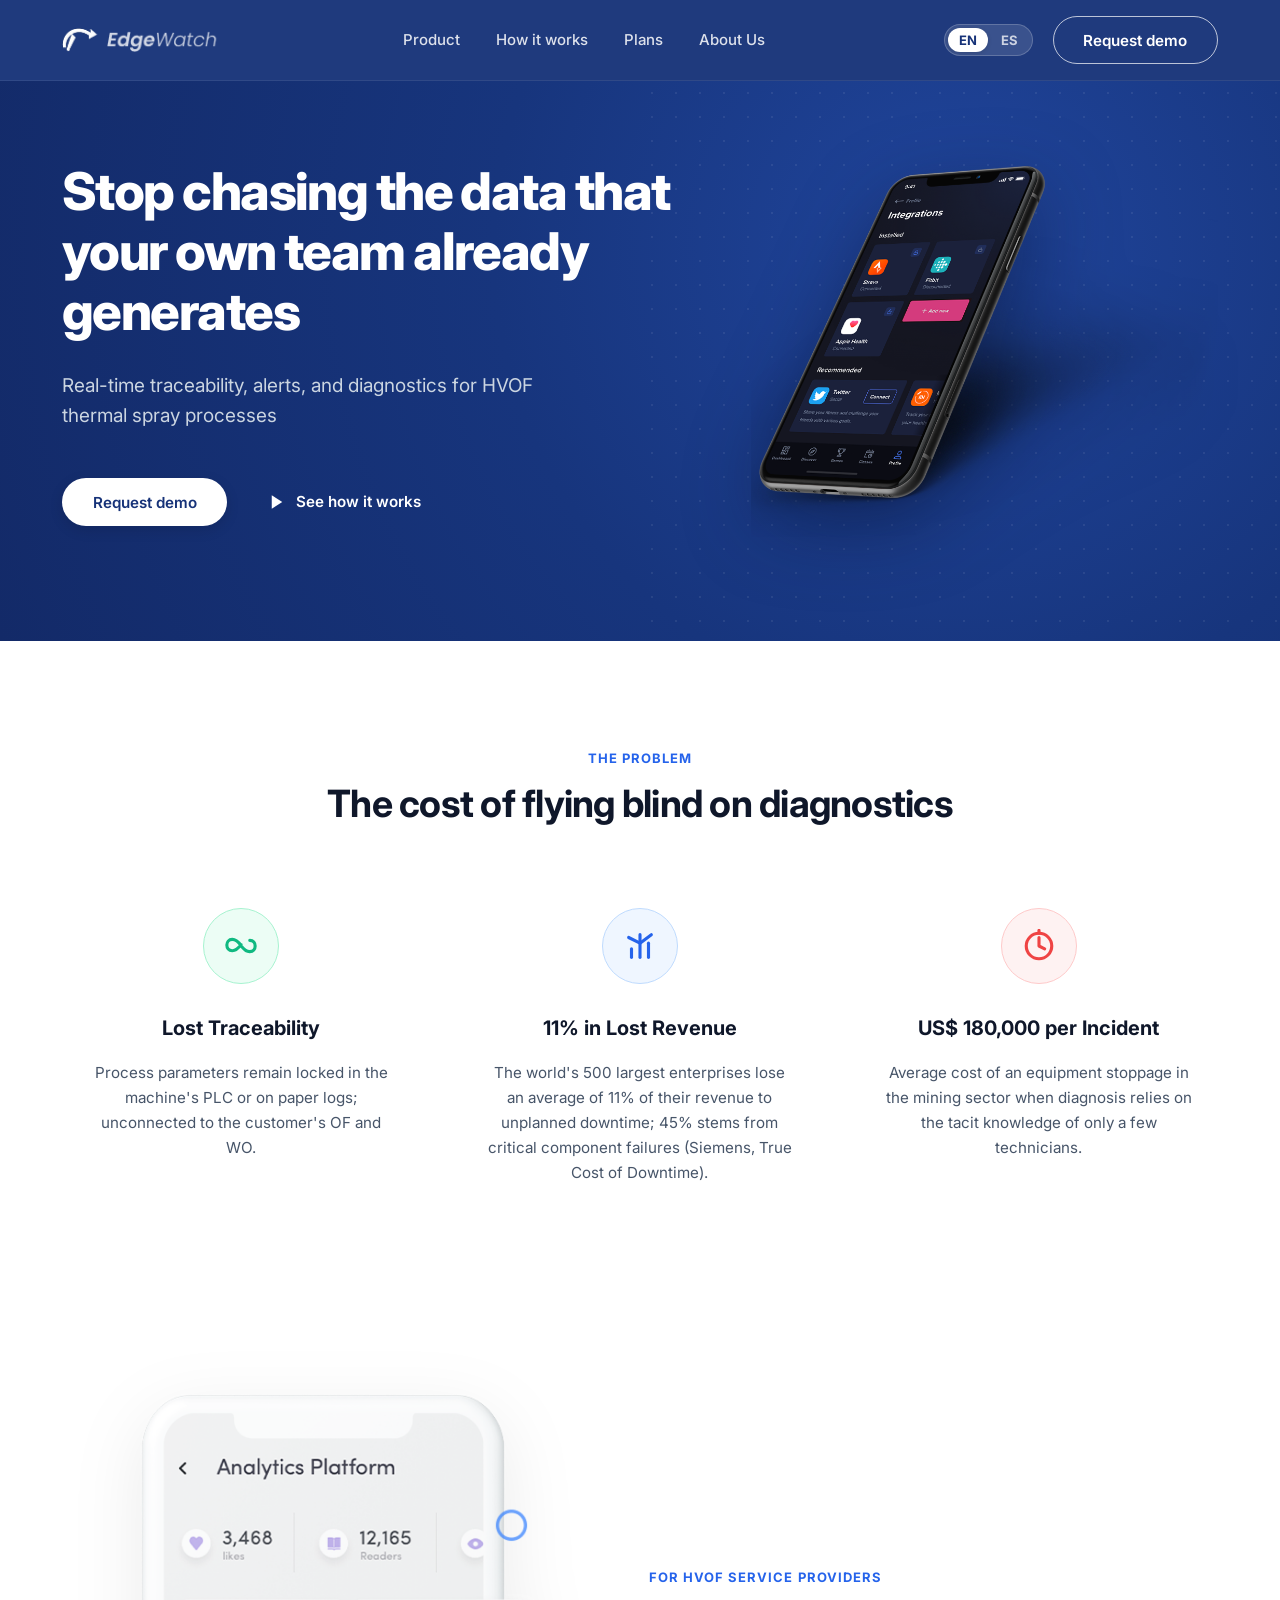
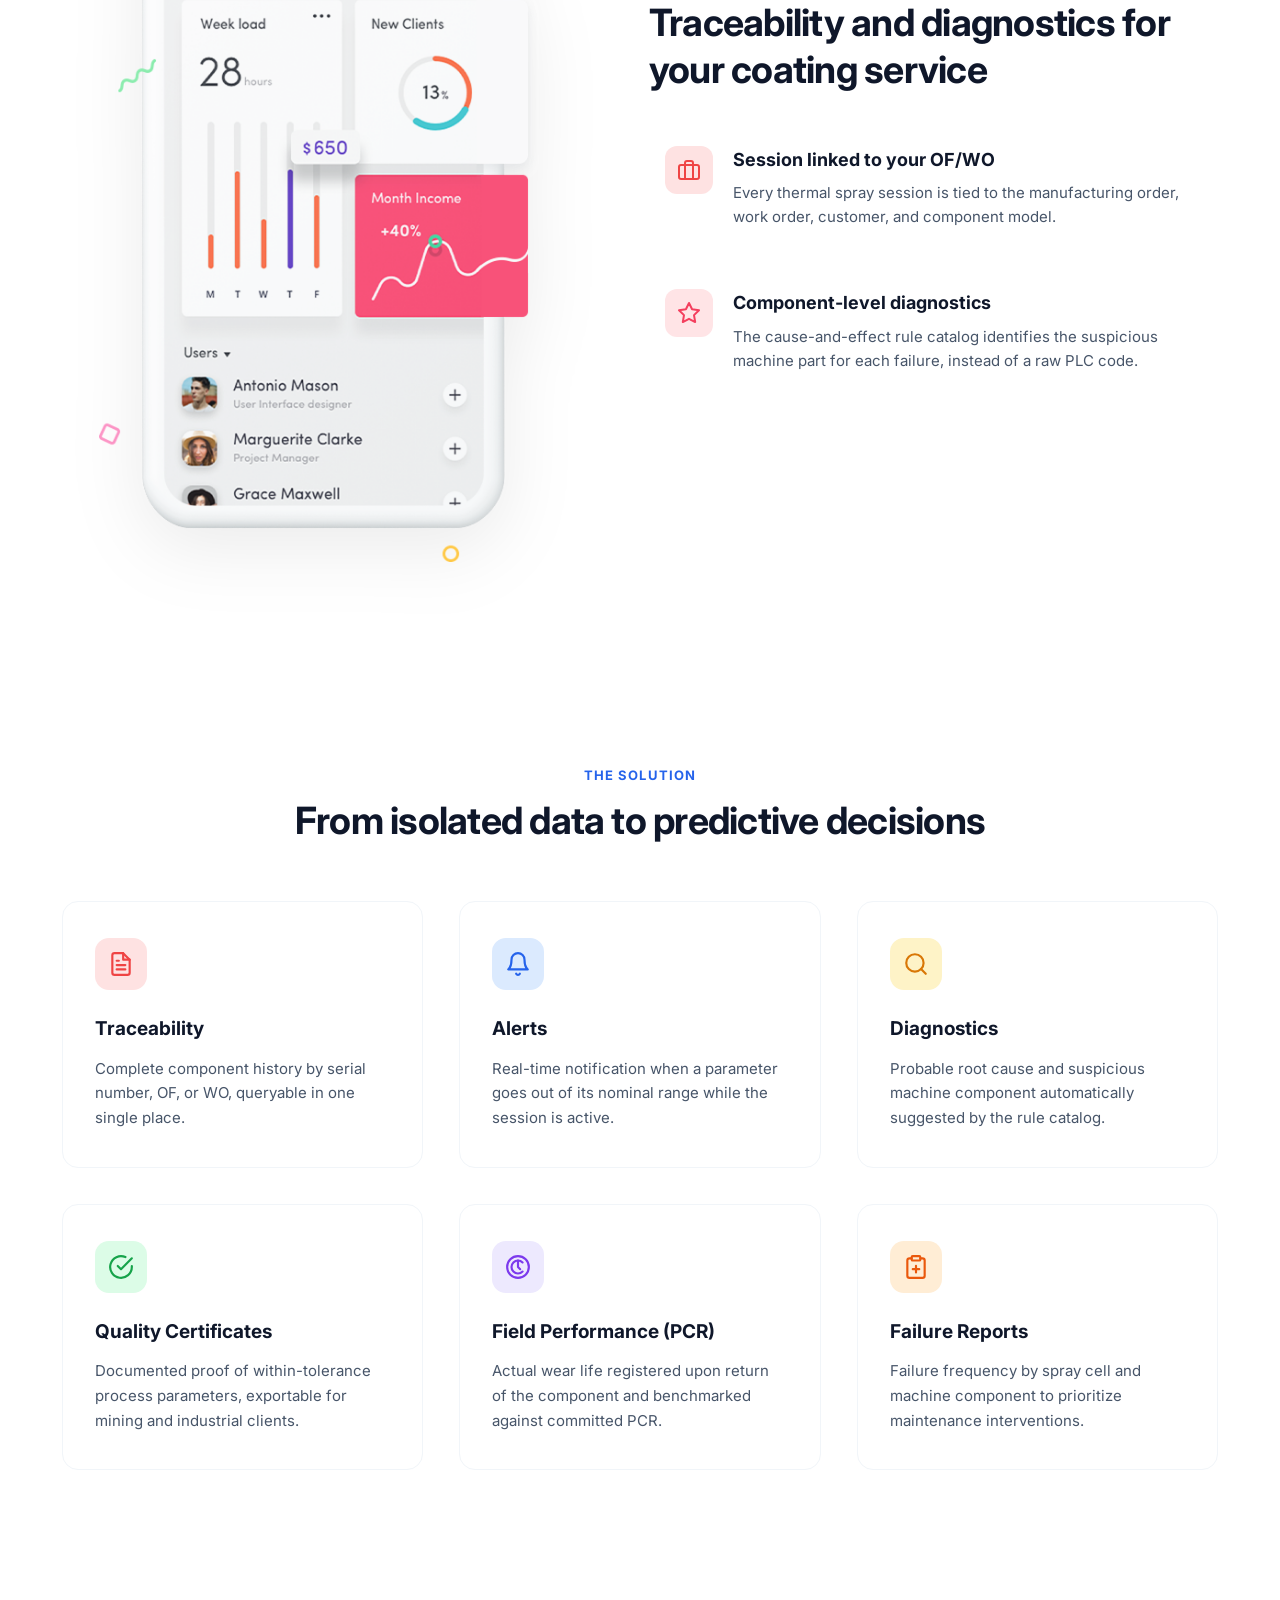
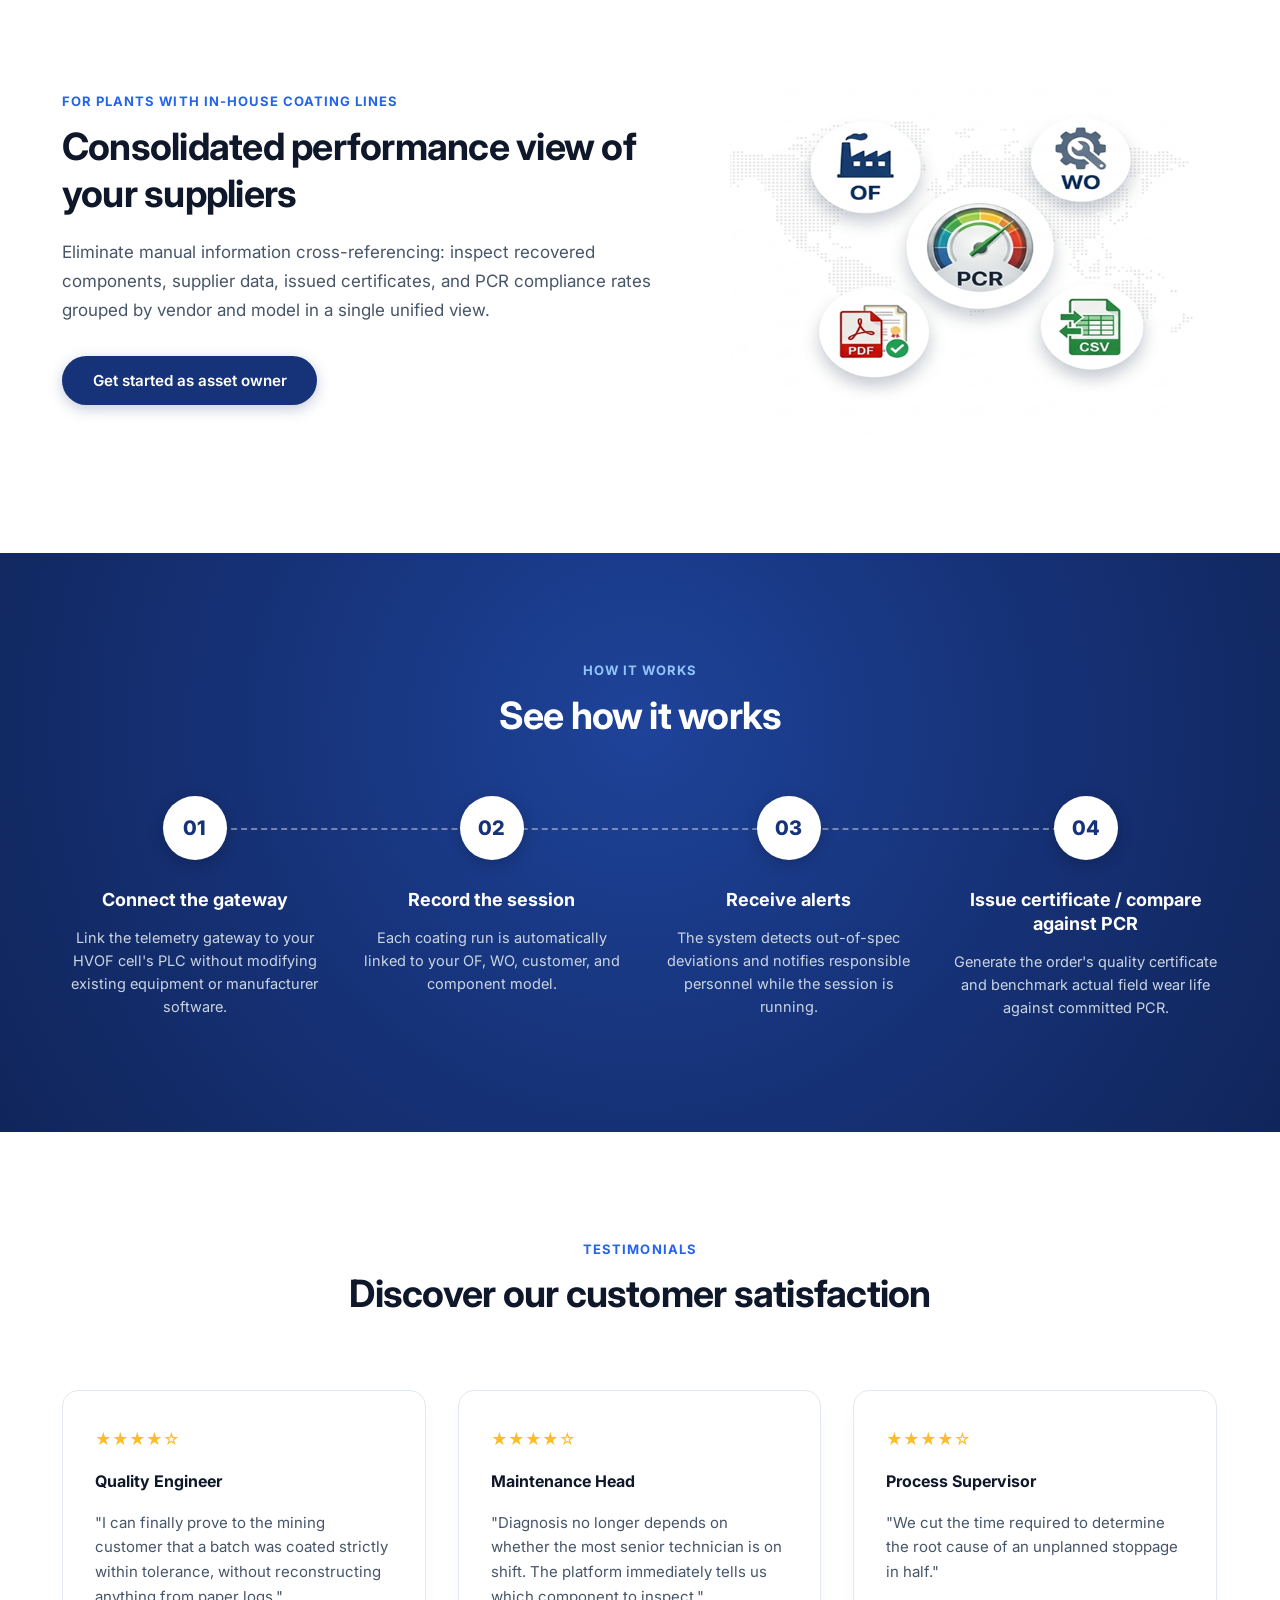
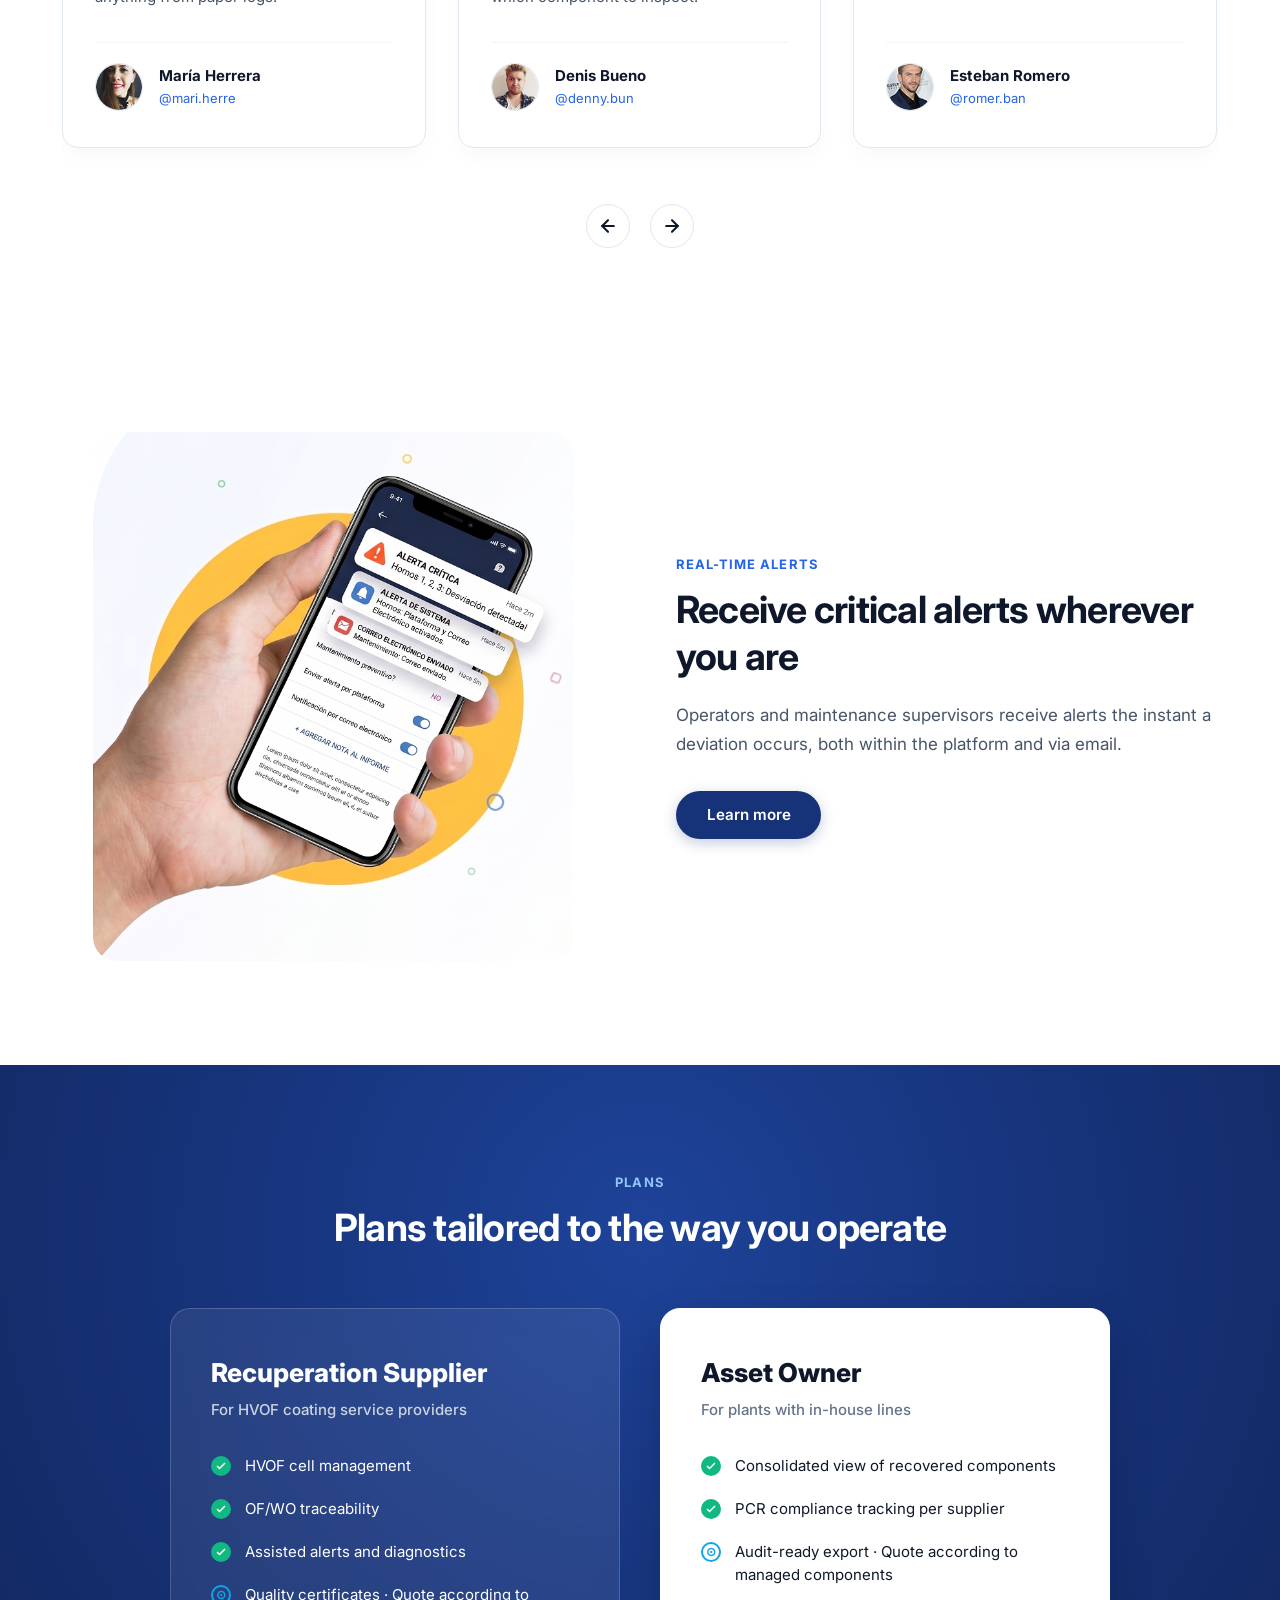
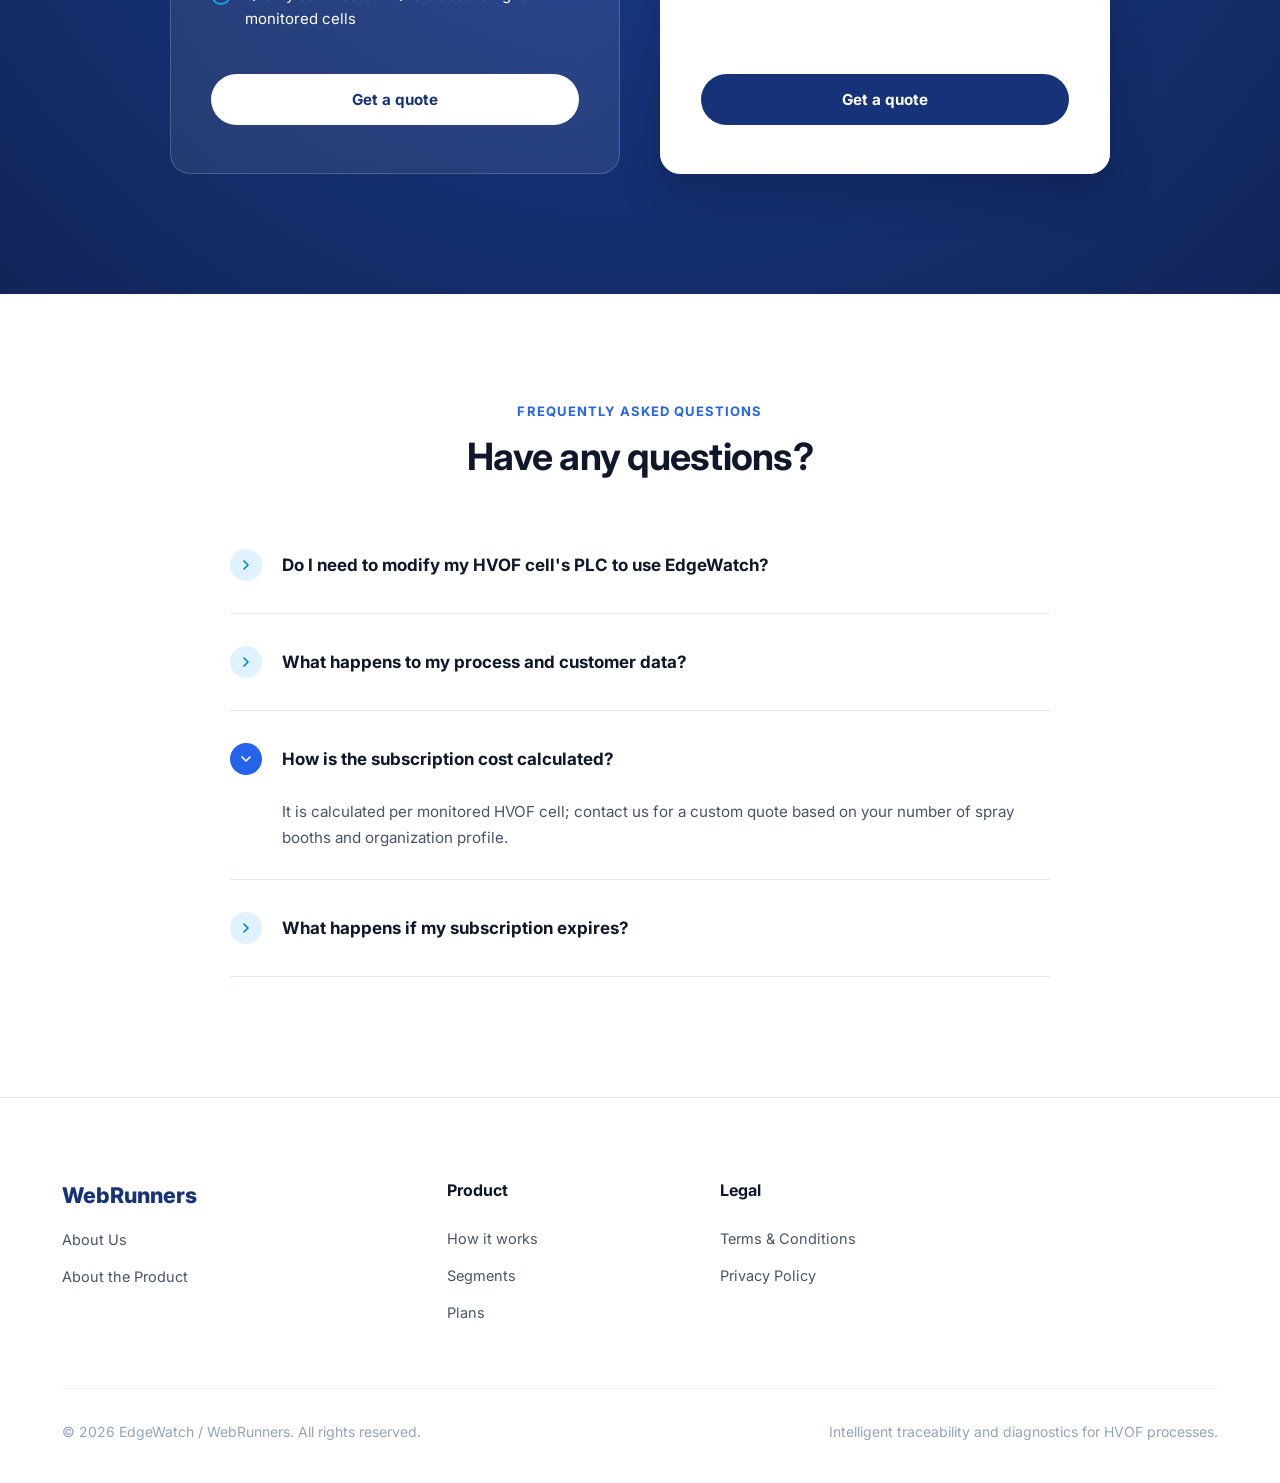
==== index.html @ 1de67851 "feat: add skip link and landmark roles/headings for screen readers" ====
<!DOCTYPE html>
<html lang="en-US">
<head>
  <meta charset="UTF-8">
  <meta name="viewport" content="width=device-width, initial-scale=1.0">
  <meta name="description" content="Real-time traceability, alerts, and diagnostics for HVOF thermal spray coating processes">
  <title>EdgeWatch | Traceability & Diagnostics for HVOF Processes</title>
  <link rel="stylesheet" href="styles/styles.css">
  <link rel="icon" type="image/png" href="assets/logo.png">
</head>
<body id="top">
  <!-- ==================== Skip Link for Keyboard Accessibility ==================== -->
  <a href="#main-content" class="skip-link" data-i18n="skip_to_content">Skip to main content</a>

  <!-- ==================== Site Header / Navbar ==================== -->
  <header class="site-header" role="banner">
    <div class="container navbar">
      <a href="#top" class="brand-logo" aria-label="EdgeWatch Home" data-i18n-aria="brand_home_aria">
        <img src="assets/logo.png" alt="EdgeWatch Logo" class="brand-logo-img">
      </a>

      <!-- Mobile Navigation Toggle -->
      <button class="mobile-toggle" aria-label="Open menu" aria-expanded="false">
        <svg width="24" height="24" viewBox="0 0 24 24" fill="none" stroke="currentColor" stroke-width="2">
          <path d="M4 6h16M4 12h16M4 18h16"/>
        </svg>
      </button>

      <!-- Main Navigation Menu -->
      <nav class="nav-menu">
        <a href="#solucion" class="nav-link" data-i18n="nav_product">Product</a>
        <a href="#como-funciona" class="nav-link" data-i18n="nav_how_it_works">How it works</a>
        <a href="#planes" class="nav-link" data-i18n="nav_plans">Plans</a>
        <a href="#testimonios" class="nav-link" data-i18n="nav_about">About Us</a>

        <!-- Language Switcher in Mobile Drawer -->
        <div class="mobile-lang-switcher lang-switcher" role="group" aria-label="Language selector">
          <button type="button" class="lang-btn active" data-lang="en_US" aria-pressed="true">EN</button>
          <button type="button" class="lang-btn" data-lang="es_419" aria-pressed="false">ES</button>
        </div>
      </nav>

      <!-- Action Button & Desktop Language Switcher -->
      <div class="nav-actions">
        <!-- Language Switcher (Desktop) -->
        <div class="lang-switcher" role="group" aria-label="Language selector">
          <button type="button" class="lang-btn active" data-lang="en_US" aria-pressed="true">EN</button>
          <button type="button" class="lang-btn" data-lang="es_419" aria-pressed="false">ES</button>
        </div>

        <button class="btn btn-outline" data-open-demo data-i18n="nav_cta">Request demo</button>
      </div>
    </div>
  </header>

  <main id="main-content" role="main" tabindex="-1">
    <!-- ==================== Hero Section ==================== -->
    <section class="hero-section" aria-labelledby="hero-title">
      <div class="hero-bg-accent" aria-hidden="true"></div>
      <div class="container hero-grid">
        <div class="hero-content">
          <h1 id="hero-title" class="hero-title" data-i18n="hero_title">Stop chasing the data that your own team already generates</h1>
          <p class="hero-subtitle" data-i18n="hero_subtitle">Real-time traceability, alerts, and diagnostics for HVOF thermal spray processes</p>
          <div class="hero-buttons">
            <button class="btn btn-primary" data-open-demo data-i18n="hero_cta_primary">Request demo</button>
            <a href="#como-funciona" class="btn btn-ghost">
              <svg width="18" height="18" viewBox="0 0 24 24" fill="currentColor">
                <polygon points="5 3 19 12 5 21 5 3"></polygon>
              </svg>
              <span data-i18n="hero_cta_secondary">See how it works</span>
            </a>
          </div>
        </div>

        <div class="hero-visual">
          <div class="hero-phone-container">
            <img src="assets/hero-phone.png" alt="EdgeWatch Integrations Mobile App" class="hero-phone-img" data-i18n-alt="hero_phone_alt">
          </div>
        </div>
      </div>
    </section>

    <!-- ==================== Problem Section ==================== -->
    <section class="problem-section" id="problema" aria-labelledby="problem-title">
      <div class="container">
        <div class="section-header">
          <span class="section-kicker" data-i18n="problem_kicker">THE PROBLEM</span>
          <h2 id="problem-title" class="section-title" data-i18n="problem_title">The cost of flying blind on diagnostics</h2>
        </div>

        <div class="problem-grid">
          <!-- Problem 1 -->
          <div class="problem-card">
            <div class="badge-circle badge-green" aria-hidden="true">
              <svg width="34" height="34" viewBox="0 0 24 24" fill="none" stroke="currentColor" stroke-width="2.2" stroke-linecap="round" stroke-linejoin="round">
                <path d="M18.178 8c5.096 0 5.096 8 0 8-2.67 0-4.66-2.193-6.178-4.32C10.482 9.553 8.492 7.36 5.822 7.36c-5.096 0-5.096 8 0 8 2.67 0 4.66-2.193 6.178-4.32"/>
              </svg>
            </div>
            <h3 class="problem-card-title" data-i18n="problem_card1_title">Lost Traceability</h3>
            <p class="problem-card-text" data-i18n="problem_card1_text">Process parameters remain locked in the machine's PLC or on paper logs; unconnected to the customer's OF and WO.</p>
          </div>

          <!-- Problem 2 -->
          <div class="problem-card">
            <div class="badge-circle badge-blue" aria-hidden="true">
              <svg width="34" height="34" viewBox="0 0 24 24" fill="none" stroke="currentColor" stroke-width="2.2" stroke-linecap="round" stroke-linejoin="round">
                <line x1="18" y1="20" x2="18" y2="10"></line>
                <line x1="12" y1="20" x2="12" y2="4"></line>
                <line x1="6" y1="20" x2="6" y2="14"></line>
                <polyline points="4 6 12 10 20 4"></polyline>
              </svg>
            </div>
            <h3 class="problem-card-title" data-i18n="problem_card2_title">11% in Lost Revenue</h3>
            <p class="problem-card-text" data-i18n="problem_card2_text">The world's 500 largest enterprises lose an average of 11% of their revenue to unplanned downtime; 45% stems from critical component failures (Siemens, True Cost of Downtime).</p>
          </div>

          <!-- Problem 3 -->
          <div class="problem-card">
            <div class="badge-circle badge-red" aria-hidden="true">
              <svg width="34" height="34" viewBox="0 0 24 24" fill="none" stroke="currentColor" stroke-width="2.2" stroke-linecap="round" stroke-linejoin="round">
                <circle cx="12" cy="12" r="9"></circle>
                <polyline points="12 6 12 12 16 14"></polyline>
                <line x1="12" y1="1" x2="12" y2="3"></line>
              </svg>
            </div>
            <h3 class="problem-card-title" data-i18n="problem_card3_title">US$ 180,000 per Incident</h3>
            <p class="problem-card-text" data-i18n="problem_card3_text">Average cost of an equipment stoppage in the mining sector when diagnosis relies on the tacit knowledge of only a few technicians.</p>
          </div>
        </div>
      </div>
    </section>

    <!-- ==================== HVOF Provider Section ==================== -->
    <section class="provider-section" id="proveedores" aria-labelledby="provider-title">
      <div class="container provider-grid">
        <div class="provider-visual">
          <img src="assets/analytics-phone.png" alt="EdgeWatch HVOF Analytics Platform" class="analytics-phone-img" data-i18n-alt="provider_phone_alt">
        </div>

        <div class="provider-content">
          <span class="section-kicker" data-i18n="provider_kicker">FOR HVOF SERVICE PROVIDERS</span>
          <h2 id="provider-title" class="section-title text-left" data-i18n="provider_title">Traceability and diagnostics for your coating service</h2>

          <div class="provider-features">
            <!-- Feature 1 -->
            <div class="feature-item-row">
              <div class="feature-square-icon icon-pink" aria-hidden="true">
                <svg width="24" height="24" viewBox="0 0 24 24" fill="none" stroke="currentColor" stroke-width="2" stroke-linecap="round" stroke-linejoin="round">
                  <rect x="2" y="7" width="20" height="14" rx="2" ry="2"></rect>
                  <path d="M16 21V5a2 2 0 0 0-2-2h-4a2 2 0 0 0-2 2v16"></path>
                </svg>
              </div>
              <div class="feature-item-body">
                <h4 data-i18n="provider_feat1_title">Session linked to your OF/WO</h4>
                <p data-i18n="provider_feat1_text">Every thermal spray session is tied to the manufacturing order, work order, customer, and component model.</p>
              </div>
            </div>

            <!-- Feature 2 -->
            <div class="feature-item-row">
              <div class="feature-square-icon icon-red" aria-hidden="true">
                <svg width="24" height="24" viewBox="0 0 24 24" fill="none" stroke="currentColor" stroke-width="2" stroke-linecap="round" stroke-linejoin="round">
                  <path d="M12 2l3.09 6.26L22 9.27l-5 4.87 1.18 6.88L12 17.77l-6.18 3.25L7 14.14 2 9.27l6.91-1.01L12 2z"></path>
                </svg>
              </div>
              <div class="feature-item-body">
                <h4 data-i18n="provider_feat2_title">Component-level diagnostics</h4>
                <p data-i18n="provider_feat2_text">The cause-and-effect rule catalog identifies the suspicious machine part for each failure, instead of a raw PLC code.</p>
              </div>
            </div>
          </div>
        </div>
      </div>
    </section>

    <!-- ==================== Solution Section ==================== -->
    <section class="solution-section" id="solucion" aria-labelledby="solution-title">
      <div class="container">
        <div class="section-header">
          <span class="section-kicker" data-i18n="solution_kicker">THE SOLUTION</span>
          <h2 id="solution-title" class="section-title" data-i18n="solution_title">From isolated data to predictive decisions</h2>
        </div>

        <div class="solution-grid">
          <!-- Card 1 -->
          <div class="solution-card">
            <div class="solution-icon-box icon-red" aria-hidden="true">
              <svg width="26" height="26" viewBox="0 0 24 24" fill="none" stroke="currentColor" stroke-width="2" stroke-linecap="round" stroke-linejoin="round">
                <path d="M14 2H6a2 2 0 0 0-2 2v16a2 2 0 0 0 2 2h12a2 2 0 0 0 2-2V8z"></path>
                <polyline points="14 2 14 8 20 8"></polyline>
                <line x1="16" y1="13" x2="8" y2="13"></line>
                <line x1="16" y1="17" x2="8" y2="17"></line>
                <polyline points="10 9 9 9 8 9"></polyline>
              </svg>
            </div>
            <h3 class="solution-card-title" data-i18n="solution_card1_title">Traceability</h3>
            <p class="solution-card-text" data-i18n="solution_card1_text">Complete component history by serial number, OF, or WO, queryable in one single place.</p>
          </div>

          <!-- Card 2 -->
          <div class="solution-card">
            <div class="solution-icon-box icon-blue" aria-hidden="true">
              <svg width="26" height="26" viewBox="0 0 24 24" fill="none" stroke="currentColor" stroke-width="2" stroke-linecap="round" stroke-linejoin="round">
                <path d="M18 8A6 6 0 0 0 6 8c0 7-3 9-3 9h18s-3-2-3-9"></path>
                <path d="M13.73 21a2 2 0 0 1-3.46 0"></path>
              </svg>
            </div>
            <h3 class="solution-card-title" data-i18n="solution_card2_title">Alerts</h3>
            <p class="solution-card-text" data-i18n="solution_card2_text">Real-time notification when a parameter goes out of its nominal range while the session is active.</p>
          </div>

          <!-- Card 3 -->
          <div class="solution-card">
            <div class="solution-icon-box icon-yellow" aria-hidden="true">
              <svg width="26" height="26" viewBox="0 0 24 24" fill="none" stroke="currentColor" stroke-width="2" stroke-linecap="round" stroke-linejoin="round">
                <circle cx="11" cy="11" r="8"></circle>
                <line x1="21" y1="21" x2="16.65" y2="16.65"></line>
              </svg>
            </div>
            <h3 class="solution-card-title" data-i18n="solution_card3_title">Diagnostics</h3>
            <p class="solution-card-text" data-i18n="solution_card3_text">Probable root cause and suspicious machine component automatically suggested by the rule catalog.</p>
          </div>

          <!-- Card 4 -->
          <div class="solution-card">
            <div class="solution-icon-box icon-green" aria-hidden="true">
              <svg width="26" height="26" viewBox="0 0 24 24" fill="none" stroke="currentColor" stroke-width="2" stroke-linecap="round" stroke-linejoin="round">
                <path d="M22 11.08V12a10 10 0 1 1-5.93-9.14"></path>
                <polyline points="22 4 12 14.01 9 11.01"></polyline>
              </svg>
            </div>
            <h3 class="solution-card-title" data-i18n="solution_card4_title">Quality Certificates</h3>
            <p class="solution-card-text" data-i18n="solution_card4_text">Documented proof of within-tolerance process parameters, exportable for mining and industrial clients.</p>
          </div>

          <!-- Card 5 -->
          <div class="solution-card">
            <div class="solution-icon-box icon-purple" aria-hidden="true">
              <svg width="26" height="26" viewBox="0 0 24 24" fill="none" stroke="currentColor" stroke-width="2" stroke-linecap="round" stroke-linejoin="round">
                <circle cx="12" cy="12" r="10"></circle>
                <polyline points="12 6 12 12 14 14"></polyline>
                <path d="M16.24 7.76a6 6 0 1 0 0 8.49"></path>
              </svg>
            </div>
            <h3 class="solution-card-title" data-i18n="solution_card5_title">Field Performance (PCR)</h3>
            <p class="solution-card-text" data-i18n="solution_card5_text">Actual wear life registered upon return of the component and benchmarked against committed PCR.</p>
          </div>

          <!-- Card 6 -->
          <div class="solution-card">
            <div class="solution-icon-box icon-orange" aria-hidden="true">
              <svg width="26" height="26" viewBox="0 0 24 24" fill="none" stroke="currentColor" stroke-width="2" stroke-linecap="round" stroke-linejoin="round">
                <path d="M16 4h2a2 2 0 0 1 2 2v14a2 2 0 0 1-2 2H6a2 2 0 0 1-2-2V6a2 2 0 0 1 2-2h2"></path>
                <rect x="8" y="2" width="8" height="4" rx="1" ry="1"></rect>
                <line x1="12" y1="11" x2="12" y2="17"></line>
                <line x1="9" y1="14" x2="15" y2="14"></line>
              </svg>
            </div>
            <h3 class="solution-card-title" data-i18n="solution_card6_title">Failure Reports</h3>
            <p class="solution-card-text" data-i18n="solution_card6_text">Failure frequency by spray cell and machine component to prioritize maintenance interventions.</p>
          </div>
        </div>
      </div>
    </section>

    <!-- ==================== Plant / Asset Owner Section ==================== -->
    <section class="plant-section" id="plantas" aria-labelledby="plant-title">
      <div class="container plant-grid">
        <div class="plant-content">
          <span class="section-kicker" data-i18n="plant_kicker">FOR PLANTS WITH IN-HOUSE COATING LINES</span>
          <h2 id="plant-title" class="section-title text-left" data-i18n="plant_title">Consolidated performance view of your suppliers</h2>
          <p class="section-desc text-left" data-i18n="plant_desc">Eliminate manual information cross-referencing: inspect recovered components, supplier data, issued certificates, and PCR compliance rates grouped by vendor and model in a single unified view.</p>
          <button class="btn btn-dark plant-btn" data-open-demo data-plan="Asset Owner" data-i18n="plant_btn">Get started as asset owner</button>
        </div>

        <div class="plant-visual">
          <img src="assets/pcr-diagram.png" alt="Consolidation of Suppliers OF WO PCR PDF CSV" class="pcr-diagram-img" data-i18n-alt="plant_diagram_alt">
        </div>
      </div>
    </section>

    <!-- ==================== How It Works Section ==================== -->
    <section class="how-it-works-section" id="como-funciona" aria-labelledby="how-title">
      <div class="container">
        <div class="section-header">
          <span class="section-kicker kicker-light" data-i18n="how_kicker">HOW IT WORKS</span>
          <h2 id="how-title" class="section-title text-white" data-i18n="how_title">See how it works</h2>
        </div>

        <div class="steps-timeline-wrapper">
          <div class="steps-connecting-line" aria-hidden="true"></div>

          <div class="steps-grid">
            <!-- Step 1 -->
            <div class="step-card">
              <div class="step-circle">01</div>
              <h3 class="step-title" data-i18n="how_step1_title">Connect the gateway</h3>
              <p class="step-text" data-i18n="how_step1_text">Link the telemetry gateway to your HVOF cell's PLC without modifying existing equipment or manufacturer software.</p>
            </div>

            <!-- Step 2 -->
            <div class="step-card">
              <div class="step-circle">02</div>
              <h3 class="step-title" data-i18n="how_step2_title">Record the session</h3>
              <p class="step-text" data-i18n="how_step2_text">Each coating run is automatically linked to your OF, WO, customer, and component model.</p>
            </div>

            <!-- Step 3 -->
            <div class="step-card">
              <div class="step-circle">03</div>
              <h3 class="step-title" data-i18n="how_step3_title">Receive alerts</h3>
              <p class="step-text" data-i18n="how_step3_text">The system detects out-of-spec deviations and notifies responsible personnel while the session is running.</p>
            </div>

            <!-- Step 4 -->
            <div class="step-card">
              <div class="step-circle">04</div>
              <h3 class="step-title" data-i18n="how_step4_title">Issue certificate / compare against PCR</h3>
              <p class="step-text" data-i18n="how_step4_text">Generate the order's quality certificate and benchmark actual field wear life against committed PCR.</p>
            </div>
          </div>
        </div>
      </div>
    </section>

    <!-- ==================== Testimonials Section ==================== -->
    <section class="testimonials-section" id="testimonios" aria-labelledby="test-title">
      <div class="container">
        <div class="section-header">
          <span class="section-kicker" data-i18n="test_kicker">TESTIMONIALS</span>
          <h2 id="test-title" class="section-title" data-i18n="test_title">Discover our customer satisfaction</h2>
        </div>

        <div class="testimonials-carousel-wrapper">
          <div class="testimonials-track">
            <!-- Testimonial 1 -->
            <div class="testimonial-card">
              <div>
                <div class="testimonial-rating" aria-label="Rating: 4.5 stars" data-i18n-aria="test_rating_aria">
                  ★★★★☆
                </div>
                <div class="testimonial-role" data-i18n="test_card1_role">Quality Engineer</div>
                <p class="testimonial-quote" data-i18n="test_card1_quote">"I can finally prove to the mining customer that a batch was coated strictly within tolerance, without reconstructing anything from paper logs."</p>
              </div>
              <div class="testimonial-author">
                <img src="assets/avatar-maria.png" alt="María Herrera" class="author-avatar">
                <div class="author-info">
                  <span class="author-name">María Herrera</span>
                  <span class="author-handle">@mari.herre</span>
                </div>
              </div>
            </div>

            <!-- Testimonial 2 -->
            <div class="testimonial-card">
              <div>
                <div class="testimonial-rating" aria-label="Rating: 4.5 stars" data-i18n-aria="test_rating_aria">
                  ★★★★☆
                </div>
                <div class="testimonial-role" data-i18n="test_card2_role">Maintenance Head</div>
                <p class="testimonial-quote" data-i18n="test_card2_quote">"Diagnosis no longer depends on whether the most senior technician is on shift. The platform immediately tells us which component to inspect."</p>
              </div>
              <div class="testimonial-author">
                <img src="assets/avatar-denis.png" alt="Denis Bueno" class="author-avatar">
                <div class="author-info">
                  <span class="author-name">Denis Bueno</span>
                  <span class="author-handle">@denny.bun</span>
                </div>
              </div>
            </div>

            <!-- Testimonial 3 -->
            <div class="testimonial-card">
              <div>
                <div class="testimonial-rating" aria-label="Rating: 4.5 stars" data-i18n-aria="test_rating_aria">
                  ★★★★☆
                </div>
                <div class="testimonial-role" data-i18n="test_card3_role">Process Supervisor</div>
                <p class="testimonial-quote" data-i18n="test_card3_quote">"We cut the time required to determine the root cause of an unplanned stoppage in half."</p>
              </div>
              <div class="testimonial-author">
                <img src="assets/avatar-esteban.png" alt="Esteban Romero" class="author-avatar">
                <div class="author-info">
                  <span class="author-name">Esteban Romero</span>
                  <span class="author-handle">@romer.ban</span>
                </div>
              </div>
            </div>

            <!-- Testimonial 4 -->
            <div class="testimonial-card">
              <div>
                <div class="testimonial-rating" aria-label="Rating: 4.5 stars" data-i18n-aria="test_rating_aria">
                  ★★★★☆
                </div>
                <div class="testimonial-role" data-i18n="test_card4_role">Reliability Analyst</div>
                <p class="testimonial-quote" data-i18n="test_card4_quote">"Now we monitor PCR compliance across all vendors on a single screen and optimize critical spares inventory."</p>
              </div>
              <div class="testimonial-author">
                <img src="assets/avatar-arnold.png" alt="Arnold Parra" class="author-avatar">
                <div class="author-info">
                  <span class="author-name">Arnold Parra</span>
                  <span class="author-handle">@mid.parra</span>
                </div>
              </div>
            </div>
          </div>
        </div>

        <!-- Carousel Arrow Controls -->
        <div class="testimonials-controls">
          <button class="carousel-arrow carousel-prev" aria-label="Previous testimonial" data-i18n-aria="test_prev_aria">
            <svg width="20" height="20" viewBox="0 0 24 24" fill="none" stroke="currentColor" stroke-width="2.5" stroke-linecap="round" stroke-linejoin="round">
              <line x1="19" y1="12" x2="5" y2="12"></line>
              <polyline points="12 19 5 12 12 5"></polyline>
            </svg>
          </button>
          <button class="carousel-arrow carousel-next" aria-label="Next testimonial" data-i18n-aria="test_next_aria">
            <svg width="20" height="20" viewBox="0 0 24 24" fill="none" stroke="currentColor" stroke-width="2.5" stroke-linecap="round" stroke-linejoin="round">
              <line x1="5" y1="12" x2="19" y2="12"></line>
              <polyline points="12 5 19 12 12 19"></polyline>
            </svg>
          </button>
        </div>
      </div>
    </section>

    <!-- ==================== Real-Time Alerts Section ==================== -->
    <section class="alerts-section" id="alertas" aria-labelledby="alerts-title">
      <div class="container alerts-grid">
        <div class="alerts-visual">
          <img src="assets/alert-hand.png" alt="Real-time critical alerts on mobile smartphone" class="alert-hand-img" data-i18n-alt="alerts_img_alt">
        </div>

        <div class="alerts-content">
          <span class="section-kicker" data-i18n="alerts_kicker">REAL-TIME ALERTS</span>
          <h2 id="alerts-title" class="section-title text-left" data-i18n="alerts_title">Receive critical alerts wherever you are</h2>
          <p class="section-desc text-left" data-i18n="alerts_desc">Operators and maintenance supervisors receive alerts the instant a deviation occurs, both within the platform and via email.</p>
          <button class="btn btn-dark alerts-btn" data-open-demo data-i18n="alerts_btn">Learn more</button>
        </div>
      </div>
    </section>

    <!-- ==================== Plans Section ==================== -->
    <section class="plans-section" id="planes" aria-labelledby="plans-title">
      <div class="container">
        <div class="section-header">
          <span class="section-kicker kicker-light" data-i18n="plans_kicker">PLANS</span>
          <h2 id="plans-title" class="section-title text-white" data-i18n="plans_title">Plans tailored to the way you operate</h2>
        </div>

        <div class="plans-grid">
          <!-- Plan 1: Recuperation Supplier -->
          <div class="plan-card plan-card-glass">
            <div>
              <div class="plan-header">
                <h3 class="plan-name" data-i18n="plan1_name">Recuperation Supplier</h3>
                <p class="plan-sub" data-i18n="plan1_sub">For HVOF coating service providers</p>
              </div>

              <div class="plan-features">
                <div class="plan-feature-item">
                  <div class="plan-check-icon" aria-hidden="true">
                    <svg viewBox="0 0 24 24" fill="none"><polyline points="20 6 9 17 4 12"></polyline></svg>
                  </div>
                  <span data-i18n="plan1_feat1">HVOF cell management</span>
                </div>

                <div class="plan-feature-item">
                  <div class="plan-check-icon" aria-hidden="true">
                    <svg viewBox="0 0 24 24" fill="none"><polyline points="20 6 9 17 4 12"></polyline></svg>
                  </div>
                  <span data-i18n="plan1_feat2">OF/WO traceability</span>
                </div>

                <div class="plan-feature-item">
                  <div class="plan-check-icon" aria-hidden="true">
                    <svg viewBox="0 0 24 24" fill="none"><polyline points="20 6 9 17 4 12"></polyline></svg>
                  </div>
                  <span data-i18n="plan1_feat3">Assisted alerts and diagnostics</span>
                </div>

                <div class="plan-feature-item">
                  <div class="plan-info-icon" aria-hidden="true">⊙</div>
                  <span data-i18n="plan1_feat4">Quality certificates · Quote according to monitored cells</span>
                </div>
              </div>
            </div>

            <button class="btn btn-plan-white" data-open-demo data-plan="Recuperation Supplier" data-i18n="plan1_cta">Get a quote</button>
          </div>

          <!-- Plan 2: Asset Owner -->
          <div class="plan-card plan-card-white">
            <div>
              <div class="plan-header">
                <h3 class="plan-name" data-i18n="plan2_name">Asset Owner</h3>
                <p class="plan-sub" data-i18n="plan2_sub">For plants with in-house lines</p>
              </div>

              <div class="plan-features">
                <div class="plan-feature-item">
                  <div class="plan-check-icon" aria-hidden="true">
                    <svg viewBox="0 0 24 24" fill="none"><polyline points="20 6 9 17 4 12"></polyline></svg>
                  </div>
                  <span data-i18n="plan2_feat1">Consolidated view of recovered components</span>
                </div>

                <div class="plan-feature-item">
                  <div class="plan-check-icon" aria-hidden="true">
                    <svg viewBox="0 0 24 24" fill="none"><polyline points="20 6 9 17 4 12"></polyline></svg>
                  </div>
                  <span data-i18n="plan2_feat2">PCR compliance tracking per supplier</span>
                </div>

                <div class="plan-feature-item">
                  <div class="plan-info-icon" aria-hidden="true">⊙</div>
                  <span data-i18n="plan2_feat3">Audit-ready export · Quote according to managed components</span>
                </div>
              </div>
            </div>

            <button class="btn btn-plan-dark" data-open-demo data-plan="Asset Owner" data-i18n="plan2_cta">Get a quote</button>
          </div>
        </div>
      </div>
    </section>

    <!-- ==================== FAQ Section ==================== -->
    <section class="faq-section" id="faq" aria-labelledby="faq-title">
      <div class="container">
        <div class="section-header">
          <span class="section-kicker" data-i18n="faq_kicker">FREQUENTLY ASKED QUESTIONS</span>
          <h2 id="faq-title" class="section-title" data-i18n="faq_title">Have any questions?</h2>
        </div>

        <div class="faq-container">
          <!-- Question 1 -->
          <div class="faq-item">
            <button class="faq-question" aria-expanded="false">
              <span class="faq-icon-circle" aria-hidden="true">
                <svg width="16" height="16" viewBox="0 0 24 24" fill="none" stroke="currentColor" stroke-width="2.5" stroke-linecap="round" stroke-linejoin="round">
                  <polyline points="9 18 15 12 9 6"></polyline>
                </svg>
              </span>
              <span data-i18n="faq_q1">Do I need to modify my HVOF cell's PLC to use EdgeWatch?</span>
            </button>
            <div class="faq-answer">
              <p data-i18n="faq_a1">No. The EdgeWatch gateway connects non-invasively via standard industrial protocols (OPC UA, Modbus TCP, Ethernet/IP, etc.), reading telemetry without altering control logic or manufacturer software.</p>
            </div>
          </div>

          <!-- Question 2 -->
          <div class="faq-item">
            <button class="faq-question" aria-expanded="false">
              <span class="faq-icon-circle" aria-hidden="true">
                <svg width="16" height="16" viewBox="0 0 24 24" fill="none" stroke="currentColor" stroke-width="2.5" stroke-linecap="round" stroke-linejoin="round">
                  <polyline points="9 18 15 12 9 6"></polyline>
                </svg>
              </span>
              <span data-i18n="faq_q2">What happens to my process and customer data?</span>
            </button>
            <div class="faq-answer">
              <p data-i18n="faq_a2">All data travels end-to-end encrypted with industrial and banking-grade security standards (TLS 1.3 / AES-256). Each organization's data is isolated in independent multi-tenant silos and protected by strict confidentiality agreements.</p>
            </div>
          </div>

          <!-- Question 3 (Active by default as in the design) -->
          <div class="faq-item active">
            <button class="faq-question" aria-expanded="true">
              <span class="faq-icon-circle" aria-hidden="true">
                <svg width="16" height="16" viewBox="0 0 24 24" fill="none" stroke="currentColor" stroke-width="2.5" stroke-linecap="round" stroke-linejoin="round">
                  <polyline points="9 18 15 12 9 6"></polyline>
                </svg>
              </span>
              <span data-i18n="faq_q3">How is the subscription cost calculated?</span>
            </button>
            <div class="faq-answer">
              <p data-i18n="faq_a3">It is calculated per monitored HVOF cell; contact us for a custom quote based on your number of spray booths and organization profile.</p>
            </div>
          </div>

          <!-- Question 4 -->
          <div class="faq-item">
            <button class="faq-question" aria-expanded="false">
              <span class="faq-icon-circle" aria-hidden="true">
                <svg width="16" height="16" viewBox="0 0 24 24" fill="none" stroke="currentColor" stroke-width="2.5" stroke-linecap="round" stroke-linejoin="round">
                  <polyline points="9 18 15 12 9 6"></polyline>
                </svg>
              </span>
              <span data-i18n="faq_q4">What happens if my subscription expires?</span>
            </button>
            <div class="faq-answer">
              <p data-i18n="faq_a4">Your historical telemetry data and issued certificates remain securely stored and available for audit export for 90 days after expiration. You can reactivate your account at any time without losing prior records.</p>
            </div>
          </div>
        </div>
      </div>
    </section>
  </main>

  <!-- ==================== Footer ==================== -->
  <footer class="site-footer" role="contentinfo">
    <div class="container">
      <div class="footer-grid">
        <!-- Col 1: Brand & About -->
        <div class="footer-brand">
          <div class="footer-logo">WebRunners</div>
          <nav class="footer-links" aria-label="About navigation" data-i18n-aria="footer_nav_about_aria">
            <a href="#testimonios" data-i18n="footer_about">About Us</a>
            <a href="#solucion" data-i18n="footer_product_about">About the Product</a>
          </nav>
        </div>

        <!-- Col 2: Product -->
        <div class="footer-col">
          <h4 data-i18n="footer_col_product">Product</h4>
          <nav class="footer-links" aria-label="Product navigation" data-i18n-aria="footer_nav_product_aria">
            <a href="#como-funciona" data-i18n="footer_how">How it works</a>
            <a href="#proveedores" data-i18n="footer_segments">Segments</a>
            <a href="#planes" data-i18n="footer_plans">Plans</a>
          </nav>
        </div>

        <!-- Col 3: Legal -->
        <div class="footer-col">
          <h4 data-i18n="footer_col_legal">Legal</h4>
          <nav class="footer-links" aria-label="Legal navigation" data-i18n-aria="footer_nav_legal_aria">
            <a href="#" data-i18n="footer_terms">Terms & Conditions</a>
            <a href="#" data-i18n="footer_privacy">Privacy Policy</a>
          </nav>
        </div>
      </div>

      <div class="footer-bottom">
        <p data-i18n="footer_copy">&copy; 2026 EdgeWatch / WebRunners. All rights reserved.</p>
        <p data-i18n="footer_tagline">Intelligent traceability and diagnostics for HVOF processes.</p>
      </div>
    </div>
  </footer>

  <!-- ==================== Demo & Contact Modal ==================== -->
  <div id="demo-modal" class="modal-overlay" role="dialog" aria-modal="true" aria-labelledby="modal-title">
    <div class="modal-content">
      <button class="modal-close" aria-label="Close modal">&times;</button>
      <h3 id="modal-title" class="modal-title" data-i18n="modal_title">Request a Demonstration</h3>
      <p class="modal-subtitle" data-i18n="modal_subtitle">Discover how EdgeWatch streamlines traceability and diagnostics for your HVOF cells.</p>

      <form class="modal-form">
        <div class="form-group">
          <label for="modal-name" data-i18n="modal_name_label">Full name</label>
          <input type="text" id="modal-name" required placeholder="e.g., Carlos Mendoza" data-i18n-placeholder="modal_name_ph">
        </div>

        <div class="form-group">
          <label for="modal-email" data-i18n="modal_email_label">Corporate email</label>
          <input type="email" id="modal-email" required placeholder="carlos@company.com" data-i18n-placeholder="modal_email_ph">
        </div>

        <div class="form-group">
          <label for="modal-company" data-i18n="modal_company_label">Company / Organization</label>
          <input type="text" id="modal-company" required placeholder="e.g., Mining Metallurgy Corp." data-i18n-placeholder="modal_company_ph">
        </div>

        <div class="form-group">
          <label for="modal-plan-select" data-i18n="modal_profile_label">Operating profile</label>
          <select id="modal-plan-select">
            <option value="" data-i18n="modal_profile_default">Select an option</option>
            <option value="Recuperation Supplier" data-i18n="modal_profile_supplier">HVOF coating service provider</option>
            <option value="Asset Owner" data-i18n="modal_profile_owner">Plant / Asset Owner (in-house)</option>
            <option value="General" data-i18n="modal_profile_general">General or technical inquiry</option>
          </select>
        </div>

        <div class="form-group">
          <label for="modal-message" data-i18n="modal_msg_label">Specific requirements or details (optional)</label>
          <textarea id="modal-message" rows="3" placeholder="How many HVOF cells or equipment do you currently operate?" data-i18n-placeholder="modal_msg_ph"></textarea>
        </div>

        <button type="submit" class="form-submit-btn" data-i18n="modal_submit">Request demonstration</button>
      </form>
    </div>
  </div>

  <!-- Scripts: Translations, i18n Controller, and UI Interaction -->
  <script src="js/translations.js"></script>
  <script src="js/i18n.js"></script>
  <script src="js/index.js"></script>
</body>
</html>
---- styles/styles.css ----
@import url('https://fonts.googleapis.com/css2?family=Inter:wght@300;400;500;600;700;800&display=swap');

:root {
  --primary-navy: #163278;
  --primary-navy-dark: #0f2356;
  --primary-navy-light: #1e429f;
  --primary-blue: #2563eb;
  --primary-blue-hover: #1d4ed8;
  --primary-teal: #0ea5e9;
  
  --color-white: #ffffff;
  --color-bg-light: #f8fafc;
  --color-bg-subtle: #f1f5f9;
  --color-text-dark: #0f172a;
  --color-text-muted: #475569;
  --color-text-light: #64748b;
  --color-text-subtle: #94a3b8;
  --color-text-white: #ffffff;
  --color-text-white-dim: #cbd5e1;
  --color-border: #e2e8f0;
  --color-border-subtle: #f1f5f9;

  --badge-green-bg: #ecfdf5;
  --badge-green-border: #a7f3d0;
  --badge-green-icon: #10b981;
  
  --badge-blue-bg: #eff6ff;
  --badge-blue-border: #bfdbfe;
  --badge-blue-icon: #2563eb;

  --badge-red-bg: #fef2f2;
  --badge-red-border: #fecaca;
  --badge-red-icon: #ef4444;

  --badge-yellow-bg: #fffbeb;
  --badge-yellow-border: #fde68a;
  --badge-yellow-icon: #d97706;

  --badge-purple-bg: #f5f3ff;
  --badge-purple-border: #ddd6fe;
  --badge-purple-icon: #7c3aed;

  --badge-orange-bg: #fff7ed;
  --badge-orange-border: #fed7aa;
  --badge-orange-icon: #ea580c;

  --font-main: 'Inter', -apple-system, BlinkMacSystemFont, 'Segoe UI', Roboto, Helvetica, Arial, sans-serif;

  --shadow-sm: 0 1px 3px rgba(0, 0, 0, 0.08);
  --shadow-md: 0 4px 6px -1px rgba(0, 0, 0, 0.08), 0 2px 4px -2px rgba(0, 0, 0, 0.04);
  --shadow-lg: 0 10px 25px -5px rgba(0, 0, 0, 0.08), 0 8px 10px -6px rgba(0, 0, 0, 0.04);
  --shadow-xl: 0 20px 35px -8px rgba(0, 0, 0, 0.12), 0 10px 15px -5px rgba(0, 0, 0, 0.06);

  --transition-fast: 0.2s ease;
  --transition-normal: 0.3s ease;
}

*, *::before, *::after {
  box-sizing: border-box;
  margin: 0;
  padding: 0;
}

html {
  font-size: 16px;
  scroll-behavior: smooth;
  -webkit-font-smoothing: antialiased;
  -moz-osx-font-smoothing: grayscale;
  width: 100%;
  max-width: 100%;
  overflow-x: hidden;
}

body {
  font-family: var(--font-main);
  color: var(--color-text-dark);
  background-color: var(--color-white);
  line-height: 1.6;
  width: 100%;
  max-width: 100%;
  overflow-x: hidden;
  position: relative;
}

a {
  text-decoration: none;
  color: inherit;
  transition: color var(--transition-fast);
}

ul, ol {
  list-style: none;
}

img {
  max-width: 100%;
  height: auto;
  display: block;
}

button, input, textarea, select {
  font-family: inherit;
  font-size: inherit;
}

.container {
  width: 100%;
  max-width: 1220px;
  margin-left: auto;
  margin-right: auto;
  padding-left: 2rem;
  padding-right: 2rem;
}

.text-center {
  text-align: center;
}

.text-left {
  text-align: left;
}

.section-header {
  text-align: center;
  margin-bottom: 3.5rem;
}

.section-kicker {
  display: inline-block;
  font-size: 0.8125rem;
  font-weight: 700;
  letter-spacing: 0.08em;
  text-transform: uppercase;
  color: var(--primary-blue);
  margin-bottom: 0.75rem;
}

.section-kicker.kicker-light {
  color: #93c5fd;
}

.section-title {
  font-size: 2.35rem;
  font-weight: 700;
  color: var(--color-text-dark);
  line-height: 1.25;
  letter-spacing: -0.02em;
}

.section-title.text-white {
  color: var(--color-white);
}

.section-desc {
  font-size: 1.0625rem;
  color: var(--color-text-muted);
  line-height: 1.7;
  max-width: 600px;
  margin-top: 1.25rem;
}

.btn {
  display: inline-flex;
  align-items: center;
  justify-content: center;
  gap: 0.6rem;
  padding: 0.85rem 1.85rem;
  border-radius: 9999px;
  font-weight: 600;
  font-size: 0.95rem;
  cursor: pointer;
  transition: all var(--transition-normal);
  border: 1px solid transparent;
  white-space: nowrap;
}

.btn-primary {
  background-color: var(--color-white);
  color: var(--primary-navy);
  box-shadow: 0 4px 14px rgba(0, 0, 0, 0.12);
}

.btn-primary:hover {
  transform: translateY(-2px);
  box-shadow: 0 6px 20px rgba(0, 0, 0, 0.18);
  background-color: #f8fafc;
}

.btn-outline {
  background-color: transparent;
  color: var(--color-white);
  border-color: rgba(255, 255, 255, 0.7);
}

.btn-outline:hover {
  background-color: rgba(255, 255, 255, 0.12);
  border-color: var(--color-white);
}

.btn-ghost {
  background-color: transparent;
  color: var(--color-white);
  padding: 0.85rem 1.25rem;
}

.btn-ghost:hover {
  color: #93c5fd;
}

.btn-ghost svg {
  fill: currentColor;
  transition: transform var(--transition-fast);
}

.btn-ghost:hover svg {
  transform: translateX(3px);
}

.btn-dark {
  background-color: var(--primary-navy);
  color: var(--color-white);
  box-shadow: 0 4px 14px rgba(22, 50, 120, 0.25);
}

.btn-dark:hover {
  background-color: var(--primary-navy-dark);
  transform: translateY(-2px);
  box-shadow: 0 6px 20px rgba(22, 50, 120, 0.35);
}

.site-header {
  position: sticky;
  top: 0;
  left: 0;
  right: 0;
  z-index: 1000;
  background: rgba(22, 50, 120, 0.96);
  backdrop-filter: blur(12px);
  -webkit-backdrop-filter: blur(12px);
  border-bottom: 1px solid rgba(255, 255, 255, 0.08);
  transition: background-color var(--transition-normal);
}

.navbar {
  display: flex;
  justify-content: space-between;
  align-items: center;
  height: 80px;
}

.brand-logo {
  display: flex;
  align-items: center;
  gap: 0.6rem;
  color: var(--color-white);
  font-size: 1.35rem;
  font-weight: 700;
  letter-spacing: -0.01em;
  z-index: 1002;
}

.brand-logo-img {
  height: 24px;
  width: auto;
  object-fit: contain;
}

.nav-menu {
  display: flex;
  align-items: center;
  gap: 2.25rem;
}

.nav-link {
  color: rgba(255, 255, 255, 0.85);
  font-size: 0.9375rem;
  font-weight: 500;
  transition: color var(--transition-fast);
  position: relative;
  padding: 0.5rem 0;
}

.nav-link:hover {
  color: var(--color-white);
}

.nav-link::after {
  content: '';
  position: absolute;
  bottom: 0;
  left: 0;
  width: 0;
  height: 2px;
  background-color: #60a5fa;
  transition: width var(--transition-fast);
}

.nav-link:hover::after {
  width: 100%;
}

.nav-actions {
  display: flex;
  align-items: center;
  gap: 1.25rem;
}

.lang-switcher {
  display: inline-flex;
  align-items: center;
  background-color: rgba(255, 255, 255, 0.12);
  border: 1px solid rgba(255, 255, 255, 0.2);
  border-radius: 9999px;
  padding: 3px;
  gap: 2px;
  user-select: none;
}

.lang-btn {
  background: transparent;
  border: none;
  color: rgba(255, 255, 255, 0.75);
  font-size: 0.8125rem;
  font-weight: 700;
  padding: 0.32rem 0.68rem;
  border-radius: 9999px;
  cursor: pointer;
  transition: all var(--transition-fast);
  line-height: 1;
}

.lang-btn:hover {
  color: var(--color-white);
}

.lang-btn.active {
  background-color: var(--color-white);
  color: var(--primary-navy);
  box-shadow: 0 1px 4px rgba(0, 0, 0, 0.15);
}

.nav-menu .mobile-lang-switcher {
  display: none;
}

.mobile-toggle {
  display: none;
  background: transparent;
  border: none;
  color: var(--color-white);
  cursor: pointer;
  padding: 0.5rem;
  border-radius: 8px;
  transition: background-color var(--transition-fast);
  z-index: 1002;
}

.mobile-toggle:hover {
  background-color: rgba(255, 255, 255, 0.1);
}

.mobile-toggle svg {
  display: block;
  stroke: #ffffff;
}

.hero-section {
  position: relative;
  background: radial-gradient(circle at 75% 30%, #20459c 0%, #17357d 45%, #132a68 100%);
  color: var(--color-white);
  padding: 4.5rem 0 6.5rem;
  overflow: hidden;
}

.hero-bg-accent {
  position: absolute;
  top: 0;
  right: 0;
  bottom: 0;
  width: 50%;
  pointer-events: none;
  background-image: radial-gradient(rgba(255, 255, 255, 0.12) 1.5px, transparent 1.5px);
  background-size: 24px 24px;
  opacity: 0.6;
}

.hero-grid {
  display: grid;
  grid-template-columns: 1.15fr 0.85fr;
  align-items: center;
  gap: 3.5rem;
  position: relative;
  z-index: 2;
}

.hero-content {
  display: flex;
  flex-direction: column;
  align-items: flex-start;
  min-width: 0;
  max-width: 100%;
}

.hero-title {
  font-size: clamp(2rem, 4.5vw, 3.25rem);
  font-weight: 800;
  line-height: 1.16;
  letter-spacing: -0.03em;
  margin-bottom: 1.75rem;
  color: var(--color-white);
  word-wrap: break-word;
  max-width: 100%;
}

.hero-subtitle {
  font-size: clamp(1rem, 2vw, 1.1875rem);
  font-weight: 400;
  line-height: 1.6;
  color: var(--color-text-white-dim);
  margin-bottom: 2.75rem;
  max-width: 520px;
}

.hero-buttons {
  display: flex;
  align-items: center;
  gap: 1.25rem;
  flex-wrap: wrap;
  max-width: 100%;
}

.hero-visual {
  display: flex;
  justify-content: center;
  align-items: center;
  position: relative;
  min-width: 0;
  max-width: 100%;
  width: 100%;
}

.hero-phone-container {
  position: relative;
  max-width: 480px;
  width: 100%;
  min-width: 0;
}

.hero-phone-img {
  width: 100%;
  max-width: 100%;
  height: auto;
  filter: drop-shadow(0 25px 40px rgba(7, 16, 43, 0.45));
  transition: transform 0.4s ease;
  object-fit: contain;
}

.hero-phone-img:hover {
  transform: translateY(-6px) scale(1.01);
}

.problem-section {
  padding: 6.5rem 0;
  background-color: var(--color-white);
}

.problem-grid {
  display: grid;
  grid-template-columns: repeat(3, 1fr);
  gap: 2.5rem;
}

.problem-card {
  display: flex;
  flex-direction: column;
  align-items: center;
  text-align: center;
  padding: 1.5rem;
  border-radius: 16px;
  transition: transform var(--transition-normal);
}

.problem-card:hover {
  transform: translateY(-4px);
}

.badge-circle {
  width: 76px;
  height: 76px;
  border-radius: 50%;
  display: flex;
  align-items: center;
  justify-content: center;
  margin-bottom: 1.75rem;
  border: 1.5px solid;
  transition: transform var(--transition-fast);
}

.problem-card:hover .badge-circle {
  transform: scale(1.06);
}

.badge-green {
  background-color: var(--badge-green-bg);
  border-color: var(--badge-green-border);
  color: var(--badge-green-icon);
}

.badge-blue {
  background-color: var(--badge-blue-bg);
  border-color: var(--badge-blue-border);
  color: var(--badge-blue-icon);
}

.badge-red {
  background-color: var(--badge-red-bg);
  border-color: var(--badge-red-border);
  color: var(--badge-red-icon);
}

.problem-card-title {
  font-size: 1.25rem;
  font-weight: 700;
  color: var(--color-text-dark);
  margin-bottom: 1rem;
}

.problem-card-text {
  font-size: 0.95rem;
  line-height: 1.65;
  color: var(--color-text-muted);
}

.provider-section {
  padding: 5rem 0 6.5rem;
  background-color: var(--color-white);
  position: relative;
  overflow: hidden;
}

.provider-grid {
  display: grid;
  grid-template-columns: 0.95fr 1.05fr;
  align-items: center;
  gap: 4.5rem;
}

.provider-visual {
  display: flex;
  justify-content: center;
  align-items: center;
  position: relative;
  min-width: 0;
  max-width: 100%;
}

.analytics-phone-img {
  max-width: 440px;
  width: 100%;
  height: auto;
  filter: drop-shadow(0 20px 35px rgba(0, 0, 0, 0.08));
  border-radius: 36px;
  object-fit: contain;
}

.provider-content {
  display: flex;
  flex-direction: column;
  min-width: 0;
  max-width: 100%;
}

.provider-features {
  display: flex;
  flex-direction: column;
  gap: 1.75rem;
  margin-top: 2.25rem;
}

.feature-item-row {
  display: flex;
  align-items: flex-start;
  gap: 1.25rem;
  padding: 1rem;
  border-radius: 12px;
  transition: background-color var(--transition-fast);
}

.feature-item-row:hover {
  background-color: var(--color-bg-light);
}

.feature-square-icon {
  width: 48px;
  height: 48px;
  min-width: 48px;
  border-radius: 12px;
  display: flex;
  align-items: center;
  justify-content: center;
}

.feature-square-icon.icon-pink {
  background-color: #fee2e2;
  color: #ef4444;
}

.feature-square-icon.icon-red {
  background-color: #ffe4e6;
  color: #f43f5e;
}

.feature-item-body h4 {
  font-size: 1.125rem;
  font-weight: 700;
  color: var(--color-text-dark);
  margin-bottom: 0.4rem;
}

.feature-item-body p {
  font-size: 0.9375rem;
  line-height: 1.6;
  color: var(--color-text-muted);
}

.solution-section {
  padding: 6rem 0;
  background-color: var(--color-white);
}

.solution-grid {
  display: grid;
  grid-template-columns: repeat(3, 1fr);
  gap: 2.25rem;
}

.solution-card {
  background-color: var(--color-white);
  padding: 2.25rem 2rem;
  border-radius: 16px;
  border: 1px solid var(--color-border-subtle);
  display: flex;
  flex-direction: column;
  align-items: flex-start;
  transition: all var(--transition-normal);
}

.solution-card:hover {
  transform: translateY(-4px);
  box-shadow: var(--shadow-lg);
  border-color: #cbd5e1;
}

.solution-icon-box {
  width: 52px;
  height: 52px;
  border-radius: 14px;
  display: flex;
  align-items: center;
  justify-content: center;
  margin-bottom: 1.5rem;
  transition: transform var(--transition-fast);
}

.solution-card:hover .solution-icon-box {
  transform: scale(1.08);
}

.solution-icon-box.icon-red {
  background-color: #fee2e2;
  color: #ef4444;
}

.solution-icon-box.icon-blue {
  background-color: #dbeafe;
  color: #2563eb;
}

.solution-icon-box.icon-yellow {
  background-color: #fef3c7;
  color: #d97706;
}

.solution-icon-box.icon-green {
  background-color: #dcfce7;
  color: #16a34a;
}

.solution-icon-box.icon-purple {
  background-color: #ede9fe;
  color: #7c3aed;
}

.solution-icon-box.icon-orange {
  background-color: #ffedd5;
  color: #ea580c;
}

.solution-card-title {
  font-size: 1.1875rem;
  font-weight: 700;
  color: var(--color-text-dark);
  margin-bottom: 0.75rem;
}

.solution-card-text {
  font-size: 0.9375rem;
  line-height: 1.65;
  color: var(--color-text-muted);
}

.plant-section {
  padding: 5rem 0 6.5rem;
  background-color: var(--color-white);
}

.plant-grid {
  display: grid;
  grid-template-columns: 1.1fr 0.9fr;
  align-items: center;
  gap: 4.5rem;
}

.plant-content {
  display: flex;
  flex-direction: column;
  align-items: flex-start;
}

.plant-btn {
  margin-top: 2rem;
}

.plant-visual {
  display: flex;
  justify-content: center;
  align-items: center;
  min-width: 0;
  max-width: 100%;
}

.pcr-diagram-img {
  max-width: 520px;
  width: 100%;
  height: auto;
  transition: transform var(--transition-normal);
  object-fit: contain;
}

.pcr-diagram-img:hover {
  transform: scale(1.02);
}

.how-it-works-section {
  position: relative;
  background: radial-gradient(circle at 50% 30%, #1e4399 0%, #163278 50%, #10255a 100%);
  color: var(--color-white);
  padding: 6.5rem 0 7rem;
  overflow: hidden;
}

.steps-timeline-wrapper {
  position: relative;
  margin-top: 3.5rem;
}

.steps-connecting-line {
  position: absolute;
  top: 32px;
  left: 12%;
  right: 12%;
  height: 2px;
  border-top: 2px dashed rgba(255, 255, 255, 0.4);
  z-index: 1;
}

.steps-grid {
  display: grid;
  grid-template-columns: repeat(4, 1fr);
  gap: 2rem;
  position: relative;
  z-index: 2;
}

.step-card {
  display: flex;
  flex-direction: column;
  align-items: center;
  text-align: center;
}

.step-circle {
  width: 64px;
  height: 64px;
  border-radius: 50%;
  background-color: var(--color-white);
  color: var(--primary-navy);
  font-size: 1.25rem;
  font-weight: 800;
  display: flex;
  align-items: center;
  justify-content: center;
  margin-bottom: 1.75rem;
  box-shadow: 0 4px 16px rgba(0, 0, 0, 0.2);
  transition: transform var(--transition-fast), background-color var(--transition-fast);
}

.step-card:hover .step-circle {
  transform: scale(1.1);
  background-color: #f1f5f9;
}

.step-title {
  font-size: 1.125rem;
  font-weight: 700;
  color: var(--color-white);
  margin-bottom: 0.85rem;
  line-height: 1.35;
}

.step-text {
  font-size: 0.90625rem;
  line-height: 1.6;
  color: var(--color-text-white-dim);
}

.testimonials-section {
  padding: 6.5rem 0;
  background-color: var(--color-white);
  position: relative;
}

.testimonials-carousel-wrapper {
  position: relative;
  width: 100%;
  overflow: hidden;
  padding: 1rem 0 2rem;
}

.testimonials-track {
  display: flex;
  gap: 2rem;
  transition: transform 0.4s ease-in-out;
  cursor: grab;
}

.testimonial-card {
  flex: 0 0 calc(33.333% - 1.35rem);
  background: var(--color-white);
  border: 1px solid var(--color-border);
  border-radius: 16px;
  padding: 2.25rem 2rem;
  display: flex;
  flex-direction: column;
  justify-content: space-between;
  box-shadow: 0 10px 25px -5px rgba(0, 0, 0, 0.04);
  transition: transform var(--transition-normal), box-shadow var(--transition-normal);
}

.testimonial-card:hover {
  transform: translateY(-4px);
  box-shadow: var(--shadow-lg);
  border-color: #cbd5e1;
}

.testimonial-rating {
  display: flex;
  gap: 0.25rem;
  color: #fbbf24;
  margin-bottom: 1rem;
}

.testimonial-role {
  font-size: 1rem;
  font-weight: 700;
  color: var(--color-text-dark);
  margin-bottom: 1rem;
}

.testimonial-quote {
  font-size: 0.9375rem;
  line-height: 1.65;
  color: var(--color-text-muted);
  margin-bottom: 2rem;
  flex-grow: 1;
}

.testimonial-author {
  display: flex;
  align-items: center;
  gap: 1rem;
  border-top: 1px solid var(--color-bg-subtle);
  padding-top: 1.25rem;
}

.author-avatar {
  width: 48px;
  height: 48px;
  border-radius: 50%;
  object-fit: cover;
  border: 1.5px solid var(--color-border);
}

.author-info {
  display: flex;
  flex-direction: column;
}

.author-name {
  font-size: 0.9375rem;
  font-weight: 700;
  color: var(--color-text-dark);
}

.author-handle {
  font-size: 0.8125rem;
  color: var(--primary-blue);
}

/* Testimonial Controls */
.testimonials-controls {
  display: flex;
  justify-content: center;
  align-items: center;
  gap: 1.25rem;
  margin-top: 1.5rem;
}

.carousel-arrow {
  width: 44px;
  height: 44px;
  border-radius: 50%;
  border: 1px solid var(--color-border);
  background-color: var(--color-white);
  color: var(--color-text-dark);
  display: flex;
  align-items: center;
  justify-content: center;
  cursor: pointer;
  transition: all var(--transition-fast);
}

.carousel-arrow:hover {
  background-color: var(--color-bg-light);
  border-color: var(--primary-blue);
  color: var(--primary-blue);
}

.alerts-section {
  padding: 5rem 0 6.5rem;
  background-color: var(--color-white);
}

.alerts-grid {
  display: grid;
  grid-template-columns: 1fr 1fr;
  align-items: center;
  gap: 4.5rem;
}

.alerts-visual {
  display: flex;
  justify-content: center;
  align-items: center;
  min-width: 0;
  max-width: 100%;
}

.alert-hand-img {
  max-width: 480px;
  width: 100%;
  height: auto;
  border-radius: 24px;
  object-fit: contain;
}

.alerts-content {
  display: flex;
  flex-direction: column;
  align-items: flex-start;
}

.alerts-btn {
  margin-top: 2rem;
}

.plans-section {
  position: relative;
  background: radial-gradient(circle at 50% 20%, #1e4399 0%, #163278 50%, #112558 100%);
  color: var(--color-white);
  padding: 6.5rem 0 7.5rem;
  overflow: hidden;
}

.plans-grid {
  display: grid;
  grid-template-columns: repeat(2, 1fr);
  gap: 2.5rem;
  max-width: 940px;
  margin: 0 auto;
  align-items: stretch;
}

.plan-card {
  border-radius: 20px;
  padding: 3rem 2.5rem;
  display: flex;
  flex-direction: column;
  justify-content: space-between;
  transition: transform var(--transition-normal), box-shadow var(--transition-normal);
}

.plan-card:hover {
  transform: translateY(-6px);
}

.plan-card-glass {
  background: rgba(255, 255, 255, 0.08);
  border: 1px solid rgba(255, 255, 255, 0.18);
  backdrop-filter: blur(12px);
  -webkit-backdrop-filter: blur(12px);
  color: var(--color-white);
}

.plan-card-glass:hover {
  box-shadow: 0 20px 40px rgba(0, 0, 0, 0.3);
  border-color: rgba(255, 255, 255, 0.35);
}

.plan-card-white {
  background-color: var(--color-white);
  border: 1px solid var(--color-white);
  color: var(--color-text-dark);
  box-shadow: 0 20px 40px rgba(7, 16, 43, 0.25);
}

.plan-card-white:hover {
  box-shadow: 0 25px 50px rgba(7, 16, 43, 0.35);
}

.plan-header {
  margin-bottom: 2rem;
}

.plan-name {
  font-size: 1.625rem;
  font-weight: 800;
  line-height: 1.25;
  margin-bottom: 0.5rem;
}

.plan-card-glass .plan-name {
  color: var(--color-white);
}

.plan-card-white .plan-name {
  color: var(--color-text-dark);
}

.plan-sub {
  font-size: 0.9375rem;
  font-weight: 500;
}

.plan-card-glass .plan-sub {
  color: var(--color-text-white-dim);
}

.plan-card-white .plan-sub {
  color: var(--color-text-light);
}

.plan-features {
  display: flex;
  flex-direction: column;
  gap: 1.25rem;
  margin-bottom: 2.75rem;
}

.plan-feature-item {
  display: flex;
  align-items: flex-start;
  gap: 0.85rem;
  font-size: 0.9375rem;
  line-height: 1.55;
}

.plan-check-icon {
  width: 20px;
  height: 20px;
  min-width: 20px;
  border-radius: 50%;
  background-color: #10b981;
  color: var(--color-white);
  display: flex;
  align-items: center;
  justify-content: center;
  margin-top: 2px;
}

.plan-check-icon svg {
  width: 12px;
  height: 12px;
  stroke: currentColor;
  stroke-width: 3;
}

.plan-info-icon {
  width: 20px;
  height: 20px;
  min-width: 20px;
  border-radius: 50%;
  border: 2px solid #0ea5e9;
  color: #0ea5e9;
  display: flex;
  align-items: center;
  justify-content: center;
  font-size: 0.75rem;
  font-weight: 700;
  margin-top: 2px;
}

.btn-plan-white {
  background-color: var(--color-white);
  color: var(--primary-navy);
  width: 100%;
  padding: 0.95rem;
  font-weight: 700;
}

.btn-plan-white:hover {
  background-color: #f1f5f9;
  transform: translateY(-2px);
}

.btn-plan-dark {
  background-color: var(--primary-navy);
  color: var(--color-white);
  width: 100%;
  padding: 0.95rem;
  font-weight: 700;
}

.btn-plan-dark:hover {
  background-color: var(--primary-navy-dark);
  transform: translateY(-2px);
}

.faq-section {
  padding: 6.5rem 0 7.5rem;
  background-color: var(--color-white);
}

.faq-container {
  max-width: 820px;
  margin: 0 auto;
  display: flex;
  flex-direction: column;
  gap: 1.25rem;
}

.faq-item {
  border-bottom: 1px solid var(--color-border);
  padding-bottom: 1.25rem;
  transition: border-color var(--transition-fast);
}

.faq-question {
  width: 100%;
  background: transparent;
  border: none;
  display: flex;
  align-items: center;
  gap: 1.25rem;
  text-align: left;
  cursor: pointer;
  padding: 0.75rem 0;
  font-size: 1.0625rem;
  font-weight: 700;
  color: var(--color-text-dark);
  transition: color var(--transition-fast);
}

.faq-question:hover {
  color: var(--primary-blue);
}

.faq-icon-circle {
  width: 32px;
  height: 32px;
  min-width: 32px;
  border-radius: 50%;
  background-color: #e0f2fe;
  color: #0284c7;
  display: flex;
  align-items: center;
  justify-content: center;
  transition: transform var(--transition-normal), background-color var(--transition-normal), color var(--transition-normal);
}

.faq-item.active .faq-icon-circle {
  background-color: var(--primary-blue);
  color: var(--color-white);
  transform: rotate(90deg);
}

.faq-answer {
  max-height: 0;
  overflow: hidden;
  transition: max-height 0.35s ease-out, padding 0.35s ease;
  padding-left: 3.25rem;
}

.faq-item.active .faq-answer {
  max-height: 250px;
  padding-top: 0.75rem;
  padding-bottom: 0.5rem;
}

.faq-answer p {
  font-size: 0.95rem;
  line-height: 1.7;
  color: var(--color-text-muted);
}

.site-footer {
  background-color: var(--color-white);
  border-top: 1px solid var(--color-border);
  padding: 5rem 0 2.5rem;
}

.footer-grid {
  display: grid;
  grid-template-columns: 1.5fr 1fr 1fr 1fr;
  gap: 3rem;
  margin-bottom: 4rem;
}

.footer-brand {
  display: flex;
  flex-direction: column;
}

.footer-logo {
  font-size: 1.35rem;
  font-weight: 800;
  color: var(--primary-navy);
  margin-bottom: 1rem;
}

.footer-desc {
  font-size: 0.875rem;
  line-height: 1.6;
  color: var(--color-text-light);
  max-width: 280px;
}

.footer-col h4 {
  font-size: 1rem;
  font-weight: 700;
  color: var(--color-text-dark);
  margin-bottom: 1.5rem;
}

.footer-links {
  display: flex;
  flex-direction: column;
  gap: 0.85rem;
}

.footer-links a {
  font-size: 0.90625rem;
  color: var(--color-text-muted);
  transition: color var(--transition-fast);
}

.footer-links a:hover {
  color: var(--primary-blue);
}

.footer-bottom {
  border-top: 1px solid var(--color-bg-subtle);
  padding-top: 2rem;
  display: flex;
  justify-content: space-between;
  align-items: center;
  font-size: 0.875rem;
  color: var(--color-text-subtle);
}

.modal-overlay {
  position: fixed;
  top: 0;
  left: 0;
  right: 0;
  bottom: 0;
  background-color: rgba(15, 23, 42, 0.7);
  backdrop-filter: blur(6px);
  -webkit-backdrop-filter: blur(6px);
  z-index: 2000;
  display: flex;
  align-items: center;
  justify-content: center;
  padding: 1.5rem;
  opacity: 0;
  pointer-events: none;
  transition: opacity var(--transition-normal);
}

.modal-overlay.active {
  opacity: 1;
  pointer-events: auto;
}

.modal-content {
  background-color: var(--color-white);
  border-radius: 20px;
  width: 100%;
  max-width: 540px;
  padding: 2.5rem;
  position: relative;
  box-shadow: var(--shadow-xl);
  transform: translateY(20px);
  transition: transform var(--transition-normal);
}

.modal-overlay.active .modal-content {
  transform: translateY(0);
}

.modal-close {
  position: absolute;
  top: 1.5rem;
  right: 1.5rem;
  background: transparent;
  border: none;
  font-size: 1.5rem;
  line-height: 1;
  color: var(--color-text-light);
  cursor: pointer;
  transition: color var(--transition-fast);
}

.modal-close:hover {
  color: var(--color-text-dark);
}

.modal-title {
  font-size: 1.5rem;
  font-weight: 800;
  color: var(--color-text-dark);
  margin-bottom: 0.5rem;
}

.modal-subtitle {
  font-size: 0.9375rem;
  color: var(--color-text-muted);
  margin-bottom: 1.75rem;
}

.modal-form {
  display: flex;
  flex-direction: column;
  gap: 1.25rem;
}

.form-group {
  display: flex;
  flex-direction: column;
  gap: 0.4rem;
}

.form-group label {
  font-size: 0.875rem;
  font-weight: 600;
  color: var(--color-text-dark);
}

.form-group input,
.form-group select,
.form-group textarea {
  width: 100%;
  padding: 0.75rem 1rem;
  border: 1px solid var(--color-border);
  border-radius: 10px;
  color: var(--color-text-dark);
  outline: none;
  transition: border-color var(--transition-fast), box-shadow var(--transition-fast);
}

.form-group input:focus,
.form-group select:focus,
.form-group textarea:focus {
  border-color: var(--primary-blue);
  box-shadow: 0 0 0 3px rgba(37, 99, 235, 0.15);
}

.form-submit-btn {
  background-color: var(--primary-navy);
  color: var(--color-white);
  border: none;
  padding: 0.95rem;
  border-radius: 10px;
  font-weight: 700;
  font-size: 1rem;
  cursor: pointer;
  transition: background-color var(--transition-fast);
  margin-top: 0.5rem;
}

.form-submit-btn:hover {
  background-color: var(--primary-navy-dark);
}

@media (max-width: 1024px) {
  .hero-title {
    font-size: 2.75rem;
  }
  
  .section-title {
    font-size: 2rem;
  }

  .problem-grid {
    gap: 1.5rem;
  }

  .solution-grid {
    grid-template-columns: repeat(2, 1fr);
  }

  .steps-connecting-line {
    display: none;
  }

  .steps-grid {
    grid-template-columns: repeat(2, 1fr);
    gap: 3rem;
  }

  .testimonial-card {
    flex: 0 0 calc(50% - 1rem);
  }

  .footer-grid {
    grid-template-columns: repeat(2, 1fr);
    gap: 2.5rem;
  }
}

@media (max-width: 768px) {
  .container {
    padding-left: 1.25rem;
    padding-right: 1.25rem;
    width: 100%;
    max-width: 100%;
    box-sizing: border-box;
  }

  .navbar {
    height: 70px;
    width: 100%;
    display: flex;
    justify-content: space-between;
    align-items: center;
  }

  .brand-logo-img {
    height: 32px;
  }

  .mobile-toggle {
    display: flex;
    align-items: center;
    justify-content: center;
  }

  .nav-menu {
    position: fixed;
    top: 70px;
    left: 0;
    right: 0;
    background-color: var(--primary-navy-dark);
    flex-direction: column;
    align-items: center;
    padding: 2.5rem 1.5rem;
    gap: 1.75rem;
    border-bottom: 1px solid rgba(255, 255, 255, 0.1);
    box-shadow: 0 10px 30px rgba(0, 0, 0, 0.4);
    transform: translateY(-150%);
    transition: transform var(--transition-normal);
    z-index: 999;
  }

  .nav-menu.open {
    transform: translateY(0);
  }

  .nav-menu .mobile-lang-switcher {
    display: inline-flex;
    margin-top: 0.5rem;
  }

  .nav-actions {
    display: none;
  }

  .hero-section {
    padding: 3rem 0 4.5rem;
  }

  .hero-grid {
    grid-template-columns: minmax(0, 1fr);
    gap: 2.5rem;
    text-align: center;
  }

  .hero-content {
    align-items: center;
    width: 100%;
    min-width: 0;
  }

  .hero-title {
    font-size: clamp(1.75rem, 6vw, 2.25rem);
    width: 100%;
    min-width: 0;
  }

  .hero-subtitle {
    margin-left: auto;
    margin-right: auto;
    font-size: 1rem;
    width: 100%;
    min-width: 0;
  }

  .hero-buttons {
    flex-direction: column;
    width: 100%;
    align-items: center;
    gap: 1rem;
  }

  .hero-buttons .btn {
    width: 100%;
    max-width: 300px;
  }

  .hero-phone-container {
    max-width: 100%;
    width: 100%;
  }

  .problem-grid {
    grid-template-columns: minmax(0, 1fr);
    gap: 2rem;
  }

  .provider-grid {
    grid-template-columns: minmax(0, 1fr);
    gap: 2.5rem;
    text-align: center;
  }

  .provider-features {
    text-align: left;
  }

  .solution-grid {
    grid-template-columns: minmax(0, 1fr);
    gap: 1.5rem;
  }

  .plant-grid {
    grid-template-columns: minmax(0, 1fr);
    gap: 2.5rem;
    text-align: center;
  }

  .plant-content {
    align-items: center;
    width: 100%;
    min-width: 0;
  }

  .plant-btn {
    align-self: center;
  }

  .steps-grid {
    grid-template-columns: minmax(0, 1fr);
    gap: 2.5rem;
  }

  .testimonial-card {
    flex: 0 0 100%;
  }

  .alerts-grid {
    grid-template-columns: minmax(0, 1fr);
    gap: 2.5rem;
    text-align: center;
  }

  .alerts-content {
    align-items: center;
    width: 100%;
    min-width: 0;
  }

  .plans-grid {
    grid-template-columns: minmax(0, 1fr);
    gap: 2rem;
  }

  .footer-grid {
    grid-template-columns: minmax(0, 1fr);
    gap: 2rem;
  }

  .footer-bottom {
    flex-direction: column;
    gap: 1rem;
    text-align: center;
  }
}

/* --- Small Mobile (max-width: 480px) --- */
@media (max-width: 480px) {
  .hero-title {
    font-size: 1.75rem;
  }

  .section-title {
    font-size: 1.5rem;
  }

  .plan-card {
    padding: 2rem 1.5rem;
  }

  .modal-content {
    padding: 2rem 1.5rem;
  }
}

/* ==================== Accessibility & ARIA Utilities ==================== */
.skip-link {
  position: absolute;
  top: -120px;
  left: 1.5rem;
  background-color: var(--primary-navy);
  color: var(--color-white);
  padding: 0.85rem 1.5rem;
  font-weight: 600;
  font-size: 0.95rem;
  border-radius: 8px;
  z-index: 99999;
  box-shadow: var(--shadow-lg);
  border: 2px solid var(--primary-teal);
  transition: top 0.2s ease-in-out;
  text-decoration: none;
}

.skip-link:focus {
  top: 1.5rem;
  outline: 3px solid var(--primary-teal);
  outline-offset: 3px;
}

/* Screen reader only utility class */
.sr-only {
  position: absolute;
  width: 1px;
  height: 1px;
  padding: 0;
  margin: -1px;
  overflow: hidden;
  clip: rect(0, 0, 0, 0);
  white-space: nowrap;
  border: 0;
}

/* High-contrast accessible focus-visible rings */
:focus-visible {
  outline: 2px solid var(--primary-blue);
  outline-offset: 2px;
}

button:focus-visible,
a:focus-visible,
input:focus-visible,
select:focus-visible,
textarea:focus-visible {
  outline: 2px solid var(--primary-blue);
  outline-offset: 2px;
}

/* In dark backgrounds (how it works, plans), make focus rings clearly visible */
.how-it-works-section :focus-visible,
.plans-section :focus-visible {
  outline-color: #93c5fd;
}

/* Accordion panel hidden state */
.faq-answer[aria-hidden="true"] {
  display: none;
}
.faq-item.active .faq-answer[aria-hidden="false"] {
  display: block;
}

/* Respect user's motion preferences (WCAG 2.3.3) */
@media (prefers-reduced-motion: reduce) {
  html {
    scroll-behavior: auto;
  }

  *,
  *::before,
  *::after {
    animation-duration: 0.01ms !important;
    animation-iteration-count: 1 !important;
    transition-duration: 0.01ms !important;
    scroll-behavior: auto !important;
  }
}
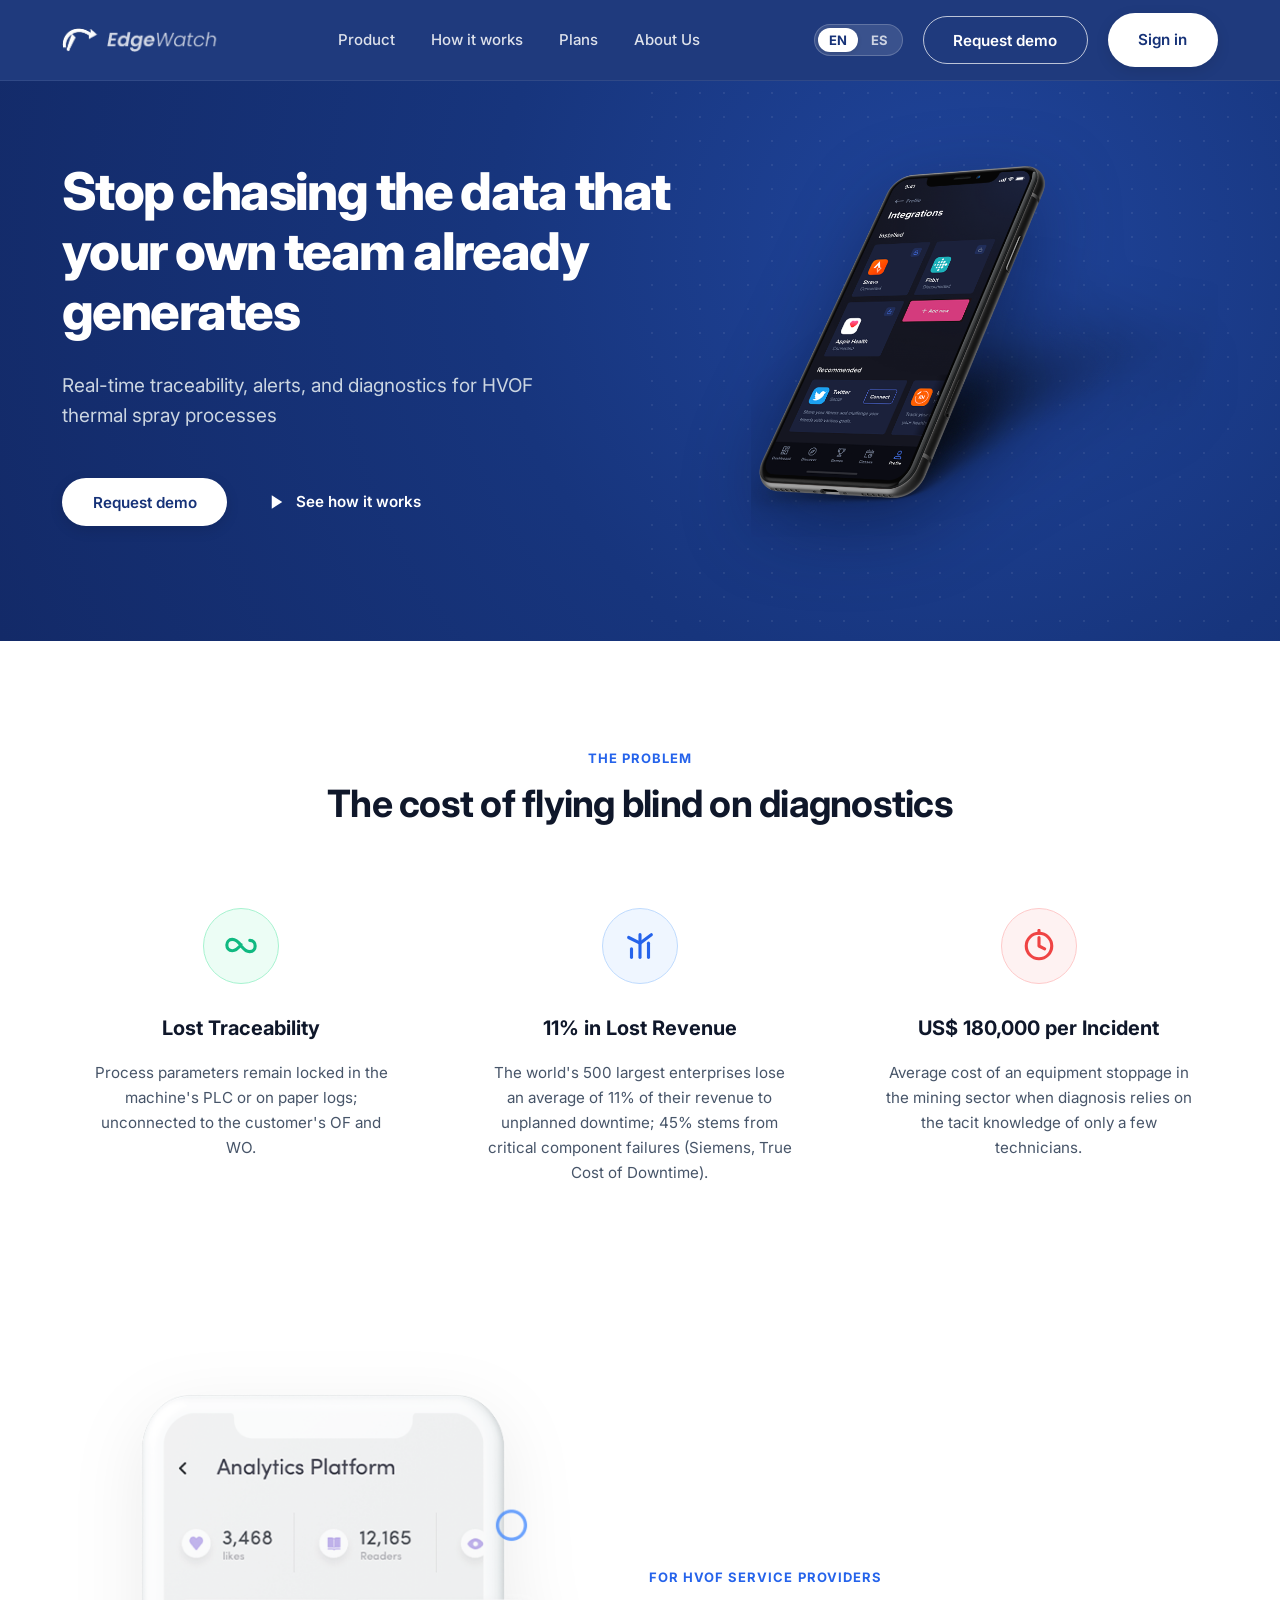
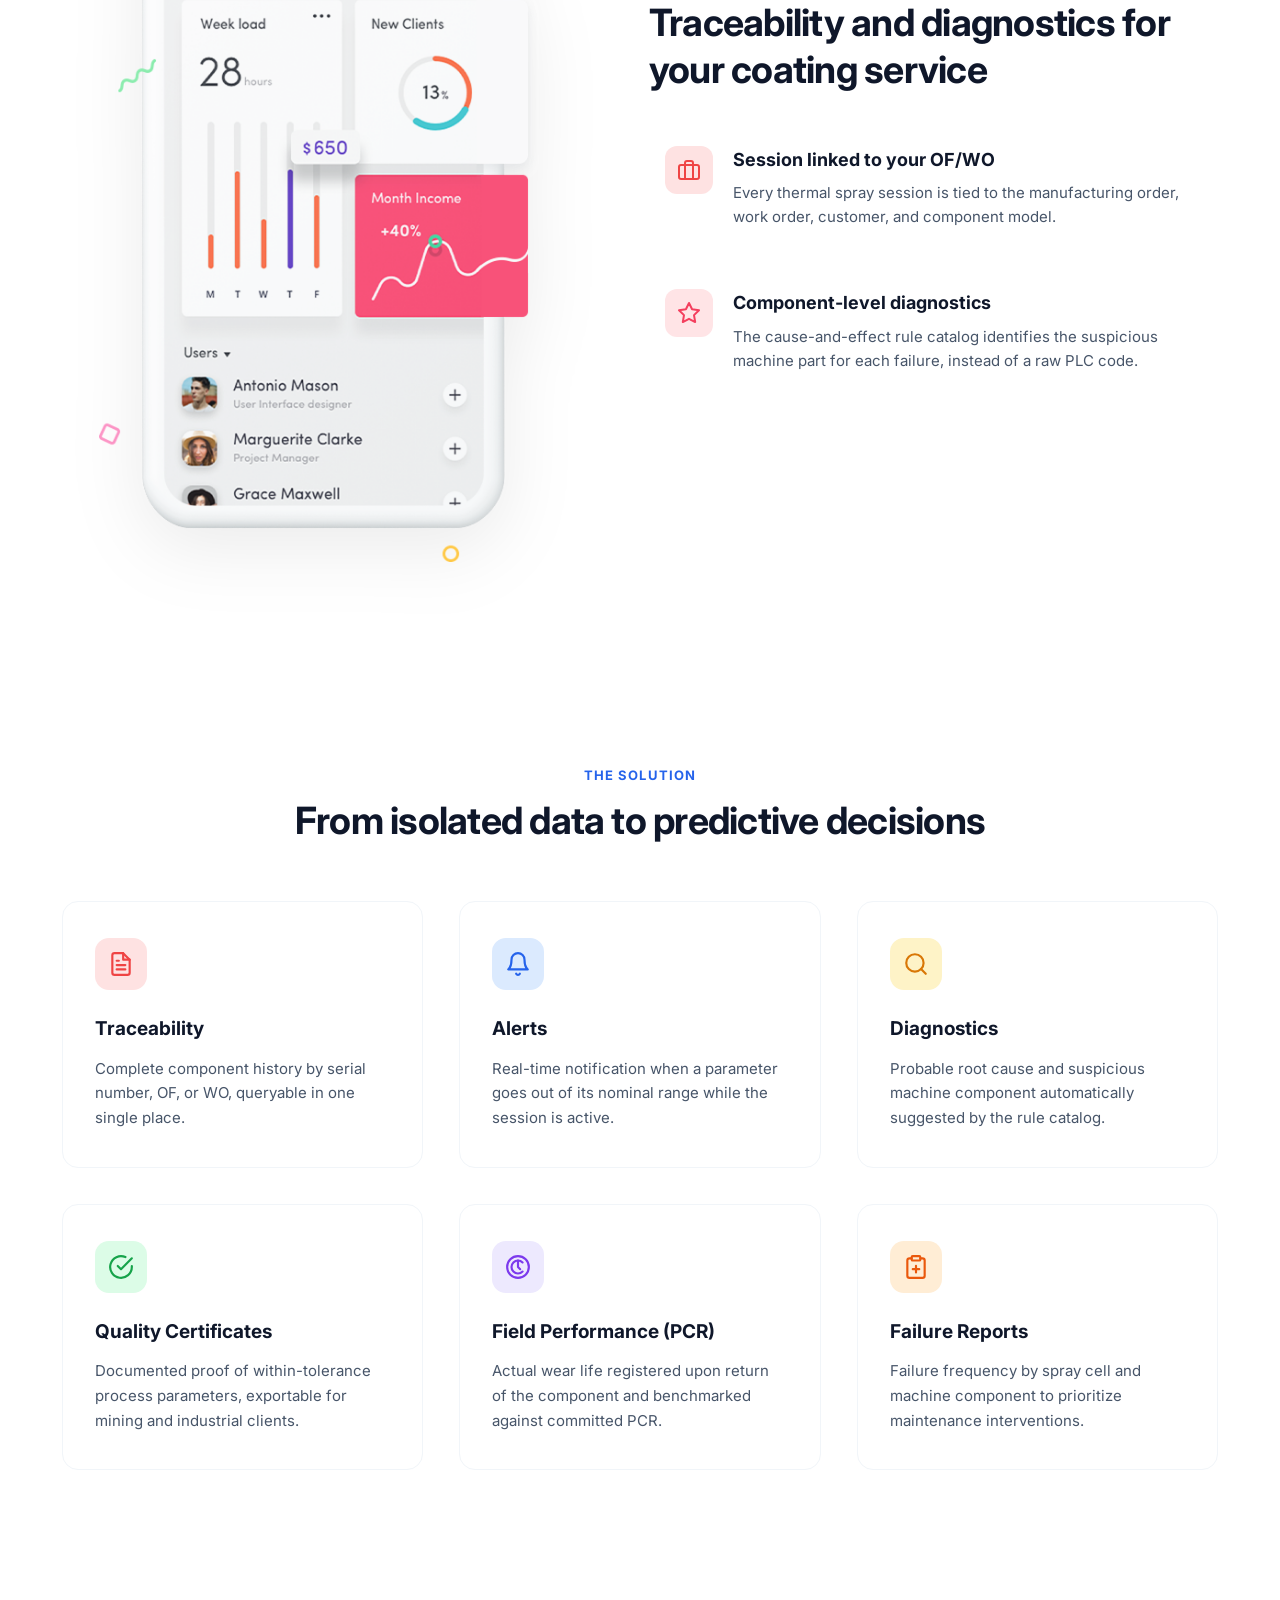
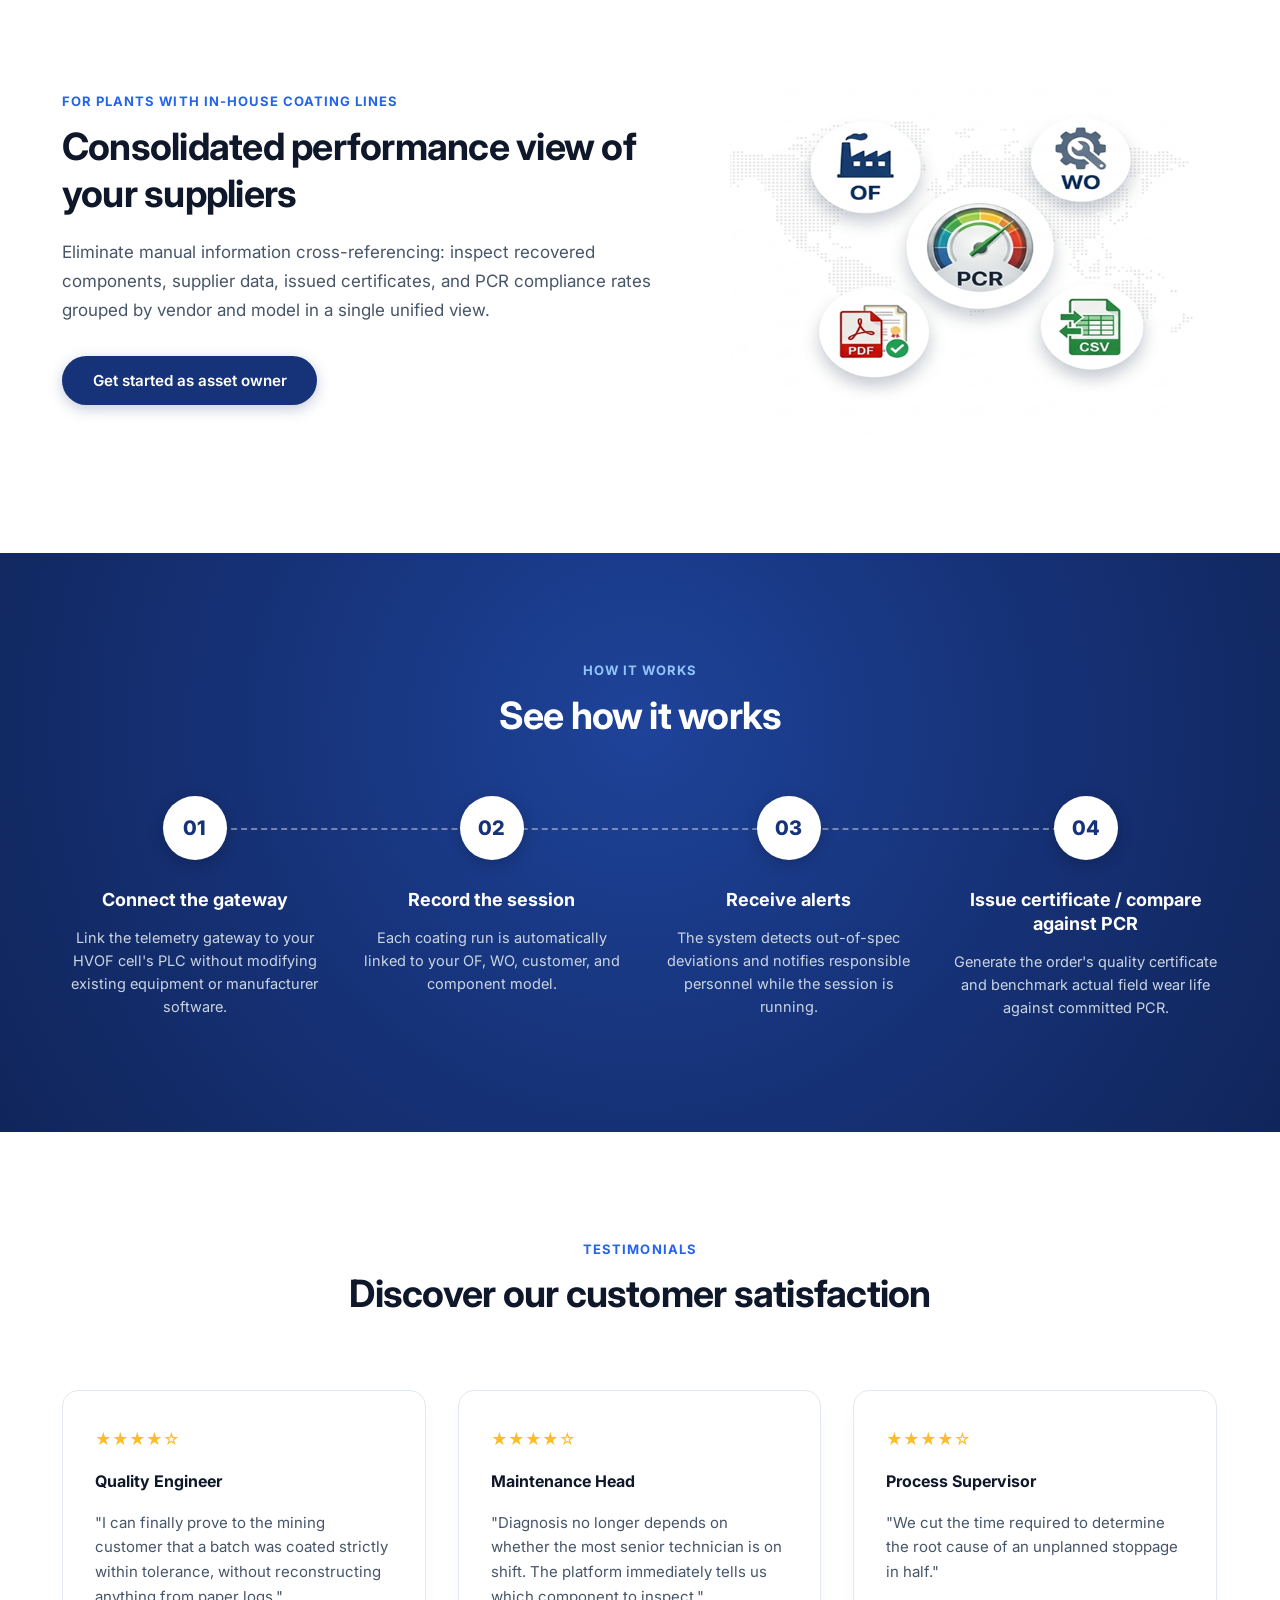
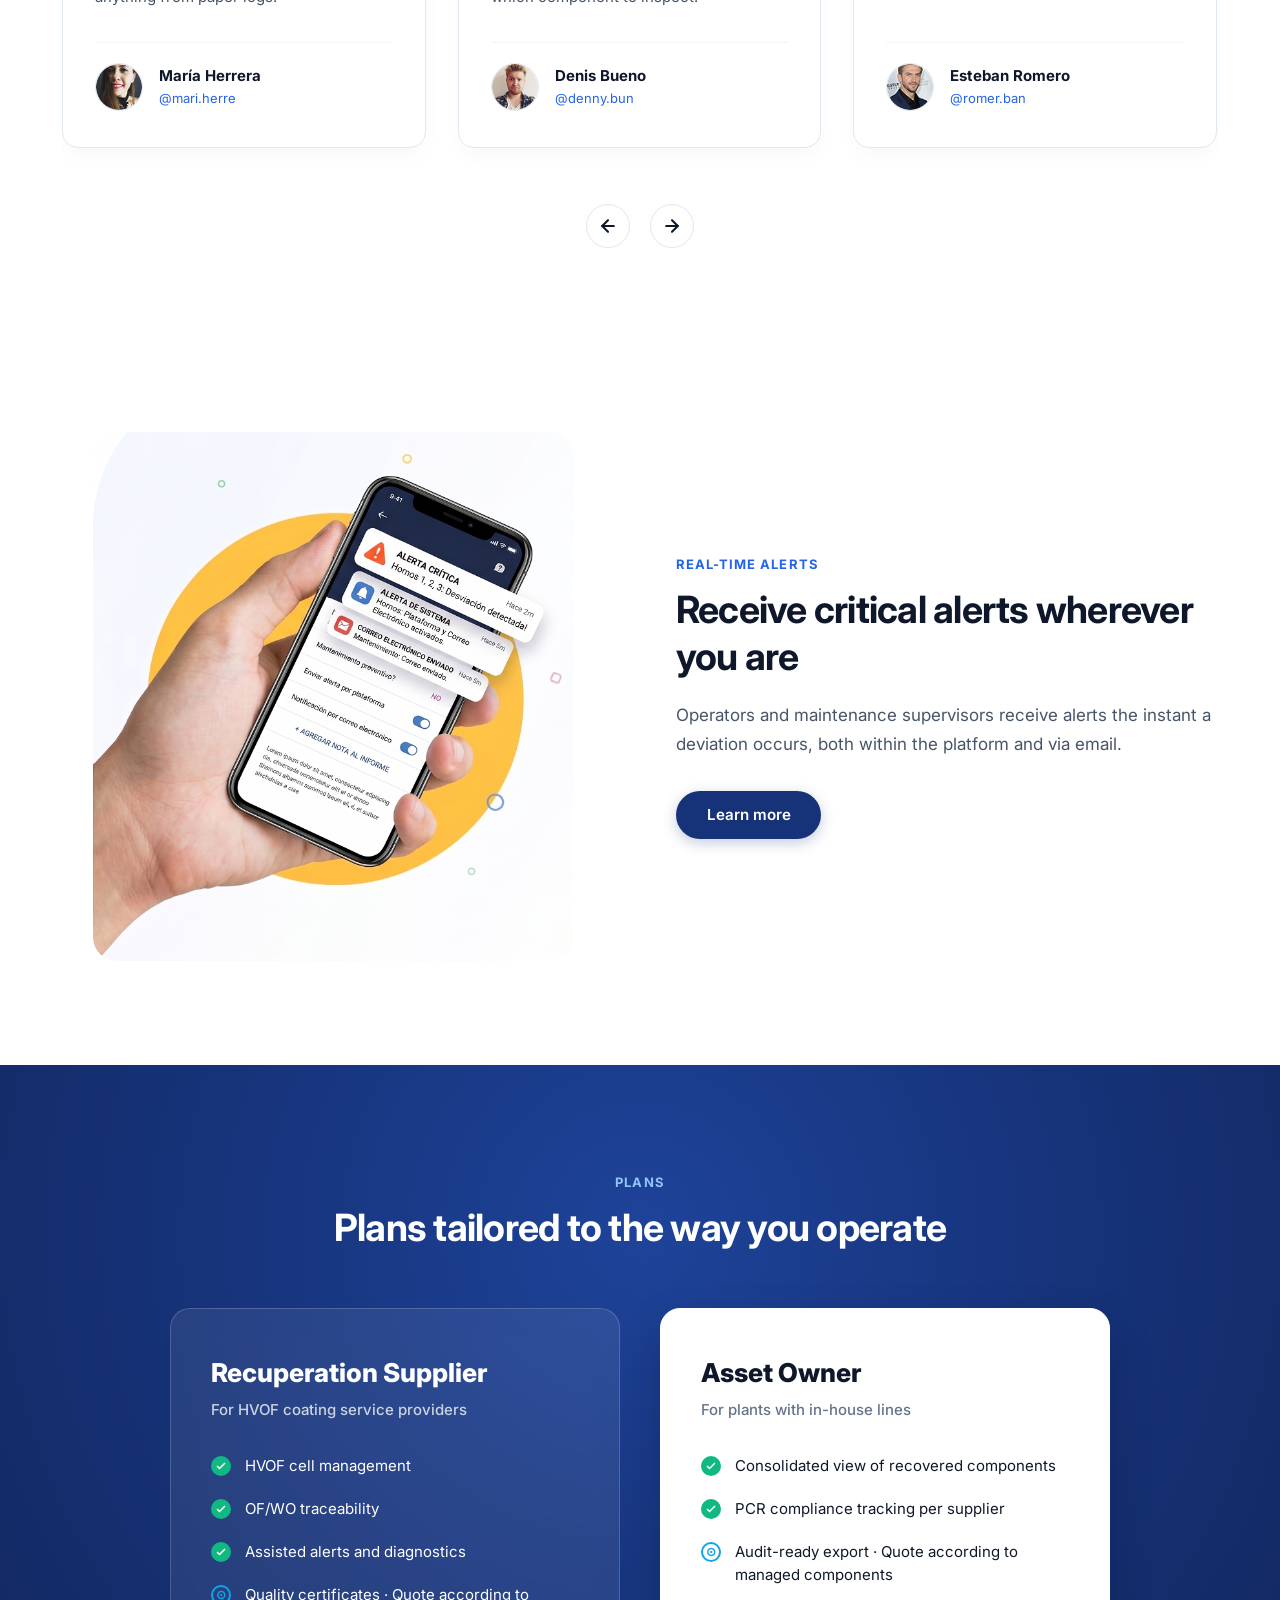
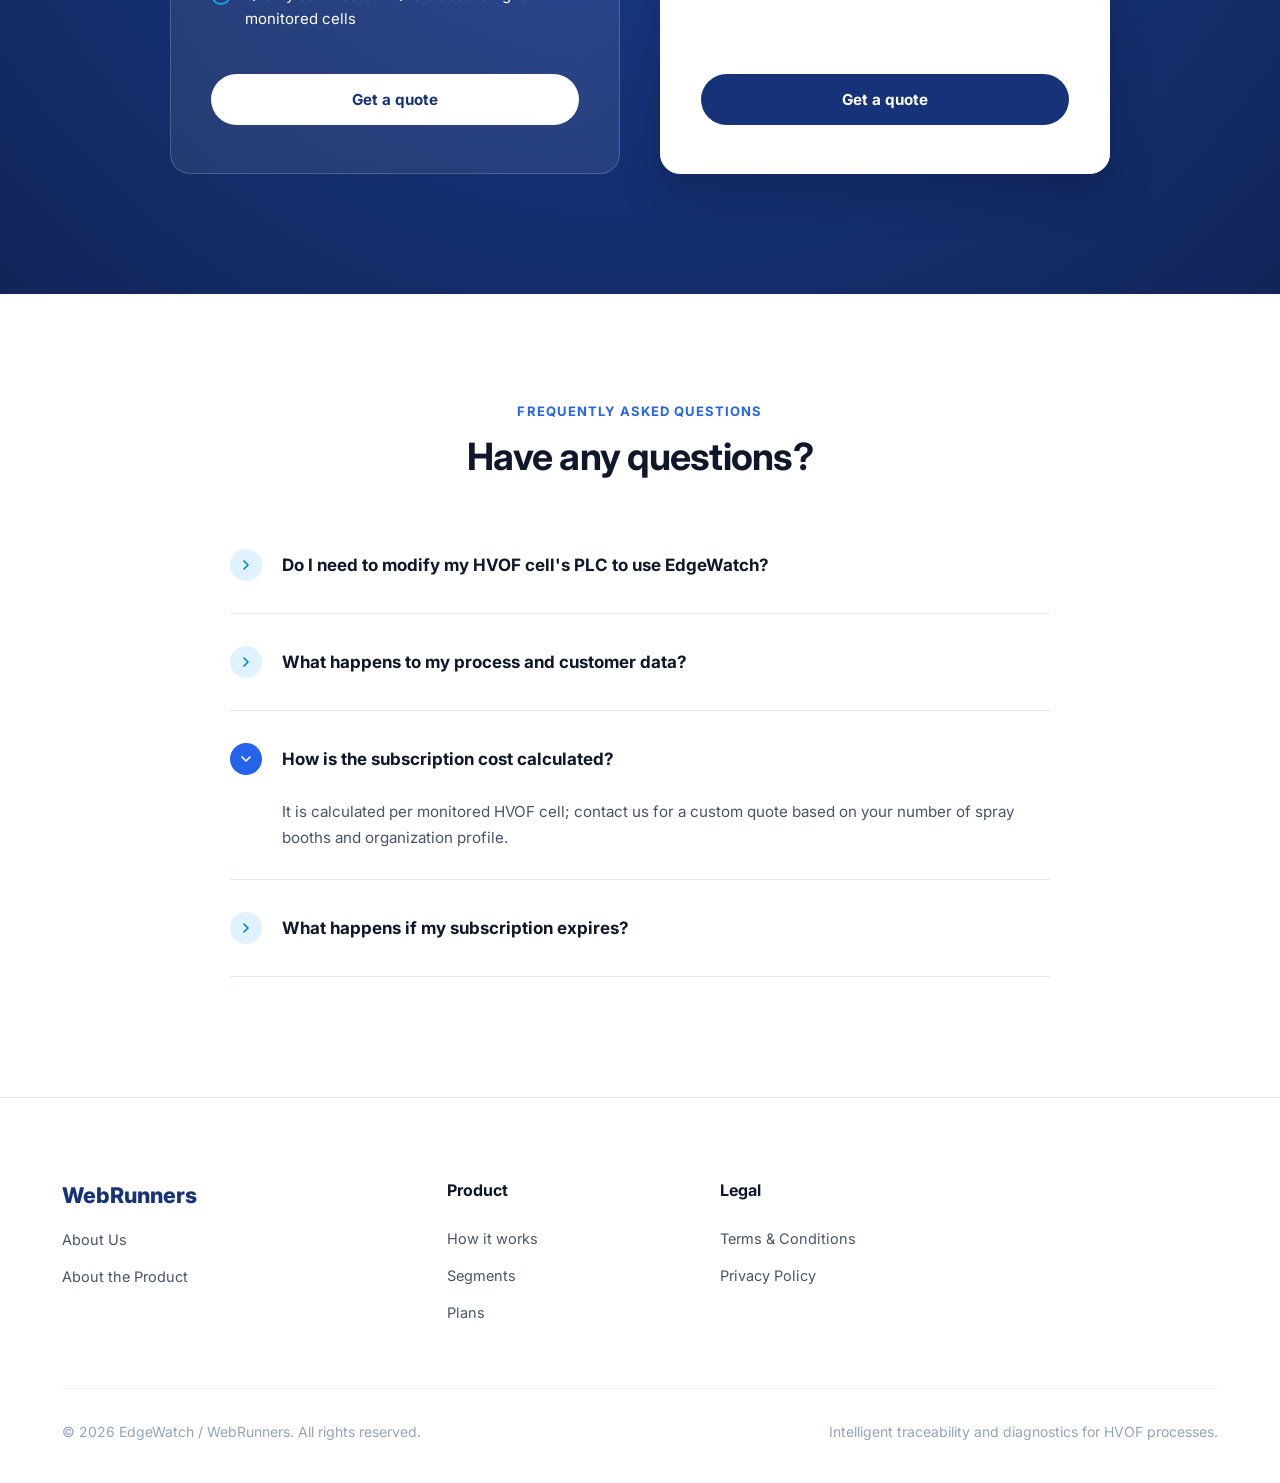
==== commit d45ae154: "Merge branch 'feature/intranet-sign-in' into develop" ====
--- a/index.html
+++ b/index.html
@@ -20,35 +20,37 @@
       </a>
 
       <!-- Mobile Navigation Toggle -->
-      <button class="mobile-toggle" aria-label="Open menu" aria-expanded="false">
-        <svg width="24" height="24" viewBox="0 0 24 24" fill="none" stroke="currentColor" stroke-width="2">
+      <button class="mobile-toggle" id="mobile-nav-toggle" aria-label="Open navigation menu" data-i18n-aria="mobile_menu_open" aria-expanded="false" aria-controls="primary-navigation" aria-haspopup="true">
+        <svg width="24" height="24" viewBox="0 0 24 24" fill="none" stroke="currentColor" stroke-width="2" aria-hidden="true" focusable="false">
           <path d="M4 6h16M4 12h16M4 18h16"/>
         </svg>
       </button>
 
       <!-- Main Navigation Menu -->
-      <nav class="nav-menu">
+      <nav class="nav-menu" id="primary-navigation" aria-label="Main navigation" data-i18n-aria="nav_main_aria">
         <a href="#solucion" class="nav-link" data-i18n="nav_product">Product</a>
         <a href="#como-funciona" class="nav-link" data-i18n="nav_how_it_works">How it works</a>
         <a href="#planes" class="nav-link" data-i18n="nav_plans">Plans</a>
         <a href="#testimonios" class="nav-link" data-i18n="nav_about">About Us</a>
+        <a href="https://edgewatch-webapp-10050010.web.app/iam/sign-in" class="nav-link mobile-sign-in" data-i18n="nav_sign_in">Sign in</a>
 
         <!-- Language Switcher in Mobile Drawer -->
-        <div class="mobile-lang-switcher lang-switcher" role="group" aria-label="Language selector">
-          <button type="button" class="lang-btn active" data-lang="en_US" aria-pressed="true">EN</button>
-          <button type="button" class="lang-btn" data-lang="es_419" aria-pressed="false">ES</button>
+        <div class="mobile-lang-switcher lang-switcher" role="group" aria-label="Language selector" data-i18n-aria="lang_selector_aria">
+          <button type="button" class="lang-btn active" data-lang="en_US" aria-pressed="true" aria-label="Switch language to English" data-i18n-aria="lang_btn_en_aria">EN</button>
+          <button type="button" class="lang-btn" data-lang="es_419" aria-pressed="false" aria-label="Switch language to Spanish" data-i18n-aria="lang_btn_es_aria">ES</button>
         </div>
       </nav>
 
       <!-- Action Button & Desktop Language Switcher -->
       <div class="nav-actions">
         <!-- Language Switcher (Desktop) -->
-        <div class="lang-switcher" role="group" aria-label="Language selector">
-          <button type="button" class="lang-btn active" data-lang="en_US" aria-pressed="true">EN</button>
-          <button type="button" class="lang-btn" data-lang="es_419" aria-pressed="false">ES</button>
-        </div>
-
-        <button class="btn btn-outline" data-open-demo data-i18n="nav_cta">Request demo</button>
+        <div class="lang-switcher" role="group" aria-label="Language selector" data-i18n-aria="lang_selector_aria">
+          <button type="button" class="lang-btn active" data-lang="en_US" aria-pressed="true" aria-label="Switch language to English" data-i18n-aria="lang_btn_en_aria">EN</button>
+          <button type="button" class="lang-btn" data-lang="es_419" aria-pressed="false" aria-label="Switch language to Spanish" data-i18n-aria="lang_btn_es_aria">ES</button>
+        </div>
+
+        <button class="btn btn-outline" data-open-demo aria-haspopup="dialog" data-i18n="nav_cta">Request demo</button>
+        <a href="https://edgewatch-webapp-10050010.web.app/iam/sign-in" class="btn btn-primary" data-i18n="nav_sign_in">Sign in</a>
       </div>
     </div>
   </header>
@@ -62,9 +64,9 @@
           <h1 id="hero-title" class="hero-title" data-i18n="hero_title">Stop chasing the data that your own team already generates</h1>
           <p class="hero-subtitle" data-i18n="hero_subtitle">Real-time traceability, alerts, and diagnostics for HVOF thermal spray processes</p>
           <div class="hero-buttons">
-            <button class="btn btn-primary" data-open-demo data-i18n="hero_cta_primary">Request demo</button>
+            <button class="btn btn-primary" data-open-demo aria-haspopup="dialog" data-i18n="hero_cta_primary">Request demo</button>
             <a href="#como-funciona" class="btn btn-ghost">
-              <svg width="18" height="18" viewBox="0 0 24 24" fill="currentColor">
+              <svg width="18" height="18" viewBox="0 0 24 24" fill="currentColor" aria-hidden="true" focusable="false">
                 <polygon points="5 3 19 12 5 21 5 3"></polygon>
               </svg>
               <span data-i18n="hero_cta_secondary">See how it works</span>
@@ -92,7 +94,7 @@
           <!-- Problem 1 -->
           <div class="problem-card">
             <div class="badge-circle badge-green" aria-hidden="true">
-              <svg width="34" height="34" viewBox="0 0 24 24" fill="none" stroke="currentColor" stroke-width="2.2" stroke-linecap="round" stroke-linejoin="round">
+              <svg width="34" height="34" viewBox="0 0 24 24" fill="none" stroke="currentColor" stroke-width="2.2" stroke-linecap="round" stroke-linejoin="round" focusable="false">
                 <path d="M18.178 8c5.096 0 5.096 8 0 8-2.67 0-4.66-2.193-6.178-4.32C10.482 9.553 8.492 7.36 5.822 7.36c-5.096 0-5.096 8 0 8 2.67 0 4.66-2.193 6.178-4.32"/>
               </svg>
             </div>
@@ -103,7 +105,7 @@
           <!-- Problem 2 -->
           <div class="problem-card">
             <div class="badge-circle badge-blue" aria-hidden="true">
-              <svg width="34" height="34" viewBox="0 0 24 24" fill="none" stroke="currentColor" stroke-width="2.2" stroke-linecap="round" stroke-linejoin="round">
+              <svg width="34" height="34" viewBox="0 0 24 24" fill="none" stroke="currentColor" stroke-width="2.2" stroke-linecap="round" stroke-linejoin="round" focusable="false">
                 <line x1="18" y1="20" x2="18" y2="10"></line>
                 <line x1="12" y1="20" x2="12" y2="4"></line>
                 <line x1="6" y1="20" x2="6" y2="14"></line>
@@ -117,7 +119,7 @@
           <!-- Problem 3 -->
           <div class="problem-card">
             <div class="badge-circle badge-red" aria-hidden="true">
-              <svg width="34" height="34" viewBox="0 0 24 24" fill="none" stroke="currentColor" stroke-width="2.2" stroke-linecap="round" stroke-linejoin="round">
+              <svg width="34" height="34" viewBox="0 0 24 24" fill="none" stroke="currentColor" stroke-width="2.2" stroke-linecap="round" stroke-linejoin="round" focusable="false">
                 <circle cx="12" cy="12" r="9"></circle>
                 <polyline points="12 6 12 12 16 14"></polyline>
                 <line x1="12" y1="1" x2="12" y2="3"></line>
@@ -145,7 +147,7 @@
             <!-- Feature 1 -->
             <div class="feature-item-row">
               <div class="feature-square-icon icon-pink" aria-hidden="true">
-                <svg width="24" height="24" viewBox="0 0 24 24" fill="none" stroke="currentColor" stroke-width="2" stroke-linecap="round" stroke-linejoin="round">
+                <svg width="24" height="24" viewBox="0 0 24 24" fill="none" stroke="currentColor" stroke-width="2" stroke-linecap="round" stroke-linejoin="round" focusable="false">
                   <rect x="2" y="7" width="20" height="14" rx="2" ry="2"></rect>
                   <path d="M16 21V5a2 2 0 0 0-2-2h-4a2 2 0 0 0-2 2v16"></path>
                 </svg>
@@ -159,7 +161,7 @@
             <!-- Feature 2 -->
             <div class="feature-item-row">
               <div class="feature-square-icon icon-red" aria-hidden="true">
-                <svg width="24" height="24" viewBox="0 0 24 24" fill="none" stroke="currentColor" stroke-width="2" stroke-linecap="round" stroke-linejoin="round">
+                <svg width="24" height="24" viewBox="0 0 24 24" fill="none" stroke="currentColor" stroke-width="2" stroke-linecap="round" stroke-linejoin="round" focusable="false">
                   <path d="M12 2l3.09 6.26L22 9.27l-5 4.87 1.18 6.88L12 17.77l-6.18 3.25L7 14.14 2 9.27l6.91-1.01L12 2z"></path>
                 </svg>
               </div>
@@ -185,7 +187,7 @@
           <!-- Card 1 -->
           <div class="solution-card">
             <div class="solution-icon-box icon-red" aria-hidden="true">
-              <svg width="26" height="26" viewBox="0 0 24 24" fill="none" stroke="currentColor" stroke-width="2" stroke-linecap="round" stroke-linejoin="round">
+              <svg width="26" height="26" viewBox="0 0 24 24" fill="none" stroke="currentColor" stroke-width="2" stroke-linecap="round" stroke-linejoin="round" focusable="false">
                 <path d="M14 2H6a2 2 0 0 0-2 2v16a2 2 0 0 0 2 2h12a2 2 0 0 0 2-2V8z"></path>
                 <polyline points="14 2 14 8 20 8"></polyline>
                 <line x1="16" y1="13" x2="8" y2="13"></line>
@@ -200,7 +202,7 @@
           <!-- Card 2 -->
           <div class="solution-card">
             <div class="solution-icon-box icon-blue" aria-hidden="true">
-              <svg width="26" height="26" viewBox="0 0 24 24" fill="none" stroke="currentColor" stroke-width="2" stroke-linecap="round" stroke-linejoin="round">
+              <svg width="26" height="26" viewBox="0 0 24 24" fill="none" stroke="currentColor" stroke-width="2" stroke-linecap="round" stroke-linejoin="round" focusable="false">
                 <path d="M18 8A6 6 0 0 0 6 8c0 7-3 9-3 9h18s-3-2-3-9"></path>
                 <path d="M13.73 21a2 2 0 0 1-3.46 0"></path>
               </svg>
@@ -212,7 +214,7 @@
           <!-- Card 3 -->
           <div class="solution-card">
             <div class="solution-icon-box icon-yellow" aria-hidden="true">
-              <svg width="26" height="26" viewBox="0 0 24 24" fill="none" stroke="currentColor" stroke-width="2" stroke-linecap="round" stroke-linejoin="round">
+              <svg width="26" height="26" viewBox="0 0 24 24" fill="none" stroke="currentColor" stroke-width="2" stroke-linecap="round" stroke-linejoin="round" focusable="false">
                 <circle cx="11" cy="11" r="8"></circle>
                 <line x1="21" y1="21" x2="16.65" y2="16.65"></line>
               </svg>
@@ -224,7 +226,7 @@
           <!-- Card 4 -->
           <div class="solution-card">
             <div class="solution-icon-box icon-green" aria-hidden="true">
-              <svg width="26" height="26" viewBox="0 0 24 24" fill="none" stroke="currentColor" stroke-width="2" stroke-linecap="round" stroke-linejoin="round">
+              <svg width="26" height="26" viewBox="0 0 24 24" fill="none" stroke="currentColor" stroke-width="2" stroke-linecap="round" stroke-linejoin="round" focusable="false">
                 <path d="M22 11.08V12a10 10 0 1 1-5.93-9.14"></path>
                 <polyline points="22 4 12 14.01 9 11.01"></polyline>
               </svg>
@@ -236,7 +238,7 @@
           <!-- Card 5 -->
           <div class="solution-card">
             <div class="solution-icon-box icon-purple" aria-hidden="true">
-              <svg width="26" height="26" viewBox="0 0 24 24" fill="none" stroke="currentColor" stroke-width="2" stroke-linecap="round" stroke-linejoin="round">
+              <svg width="26" height="26" viewBox="0 0 24 24" fill="none" stroke="currentColor" stroke-width="2" stroke-linecap="round" stroke-linejoin="round" focusable="false">
                 <circle cx="12" cy="12" r="10"></circle>
                 <polyline points="12 6 12 12 14 14"></polyline>
                 <path d="M16.24 7.76a6 6 0 1 0 0 8.49"></path>
@@ -249,7 +251,7 @@
           <!-- Card 6 -->
           <div class="solution-card">
             <div class="solution-icon-box icon-orange" aria-hidden="true">
-              <svg width="26" height="26" viewBox="0 0 24 24" fill="none" stroke="currentColor" stroke-width="2" stroke-linecap="round" stroke-linejoin="round">
+              <svg width="26" height="26" viewBox="0 0 24 24" fill="none" stroke="currentColor" stroke-width="2" stroke-linecap="round" stroke-linejoin="round" focusable="false">
                 <path d="M16 4h2a2 2 0 0 1 2 2v14a2 2 0 0 1-2 2H6a2 2 0 0 1-2-2V6a2 2 0 0 1 2-2h2"></path>
                 <rect x="8" y="2" width="8" height="4" rx="1" ry="1"></rect>
                 <line x1="12" y1="11" x2="12" y2="17"></line>
@@ -270,7 +272,7 @@
           <span class="section-kicker" data-i18n="plant_kicker">FOR PLANTS WITH IN-HOUSE COATING LINES</span>
           <h2 id="plant-title" class="section-title text-left" data-i18n="plant_title">Consolidated performance view of your suppliers</h2>
           <p class="section-desc text-left" data-i18n="plant_desc">Eliminate manual information cross-referencing: inspect recovered components, supplier data, issued certificates, and PCR compliance rates grouped by vendor and model in a single unified view.</p>
-          <button class="btn btn-dark plant-btn" data-open-demo data-plan="Asset Owner" data-i18n="plant_btn">Get started as asset owner</button>
+          <button class="btn btn-dark plant-btn" data-open-demo aria-haspopup="dialog" data-plan="Asset Owner" data-i18n="plant_btn">Get started as asset owner</button>
         </div>
 
         <div class="plant-visual">
@@ -293,28 +295,28 @@
           <div class="steps-grid">
             <!-- Step 1 -->
             <div class="step-card">
-              <div class="step-circle">01</div>
+              <div class="step-circle" aria-hidden="true">01</div>
               <h3 class="step-title" data-i18n="how_step1_title">Connect the gateway</h3>
               <p class="step-text" data-i18n="how_step1_text">Link the telemetry gateway to your HVOF cell's PLC without modifying existing equipment or manufacturer software.</p>
             </div>
 
             <!-- Step 2 -->
             <div class="step-card">
-              <div class="step-circle">02</div>
+              <div class="step-circle" aria-hidden="true">02</div>
               <h3 class="step-title" data-i18n="how_step2_title">Record the session</h3>
               <p class="step-text" data-i18n="how_step2_text">Each coating run is automatically linked to your OF, WO, customer, and component model.</p>
             </div>
 
             <!-- Step 3 -->
             <div class="step-card">
-              <div class="step-circle">03</div>
+              <div class="step-circle" aria-hidden="true">03</div>
               <h3 class="step-title" data-i18n="how_step3_title">Receive alerts</h3>
               <p class="step-text" data-i18n="how_step3_text">The system detects out-of-spec deviations and notifies responsible personnel while the session is running.</p>
             </div>
 
             <!-- Step 4 -->
             <div class="step-card">
-              <div class="step-circle">04</div>
+              <div class="step-circle" aria-hidden="true">04</div>
               <h3 class="step-title" data-i18n="how_step4_title">Issue certificate / compare against PCR</h3>
               <p class="step-text" data-i18n="how_step4_text">Generate the order's quality certificate and benchmark actual field wear life against committed PCR.</p>
             </div>
@@ -331,12 +333,15 @@
           <h2 id="test-title" class="section-title" data-i18n="test_title">Discover our customer satisfaction</h2>
         </div>
 
-        <div class="testimonials-carousel-wrapper">
-          <div class="testimonials-track">
+        <div class="testimonials-carousel-wrapper" role="region" aria-roledescription="carousel" aria-label="Customer Testimonials" data-i18n-aria="test_carousel_aria">
+          <!-- Screen reader live region announcing active slide -->
+          <div id="carousel-status" class="sr-only" aria-live="polite" aria-atomic="true">Showing slide 1 of 4</div>
+
+          <div class="testimonials-track" id="testimonials-track" aria-live="polite">
             <!-- Testimonial 1 -->
-            <div class="testimonial-card">
+            <div class="testimonial-card" role="group" aria-roledescription="slide" aria-label="Slide 1 of 4: María Herrera, Quality Engineer" data-i18n-aria="test_slide_1_aria">
               <div>
-                <div class="testimonial-rating" aria-label="Rating: 4.5 stars" data-i18n-aria="test_rating_aria">
+                <div class="testimonial-rating" role="img" aria-label="Rating: 4.5 out of 5 stars" data-i18n-aria="test_rating_aria">
                   ★★★★☆
                 </div>
                 <div class="testimonial-role" data-i18n="test_card1_role">Quality Engineer</div>
@@ -352,9 +357,9 @@
             </div>
 
             <!-- Testimonial 2 -->
-            <div class="testimonial-card">
+            <div class="testimonial-card" role="group" aria-roledescription="slide" aria-label="Slide 2 of 4: Denis Bueno, Maintenance Head" data-i18n-aria="test_slide_2_aria">
               <div>
-                <div class="testimonial-rating" aria-label="Rating: 4.5 stars" data-i18n-aria="test_rating_aria">
+                <div class="testimonial-rating" role="img" aria-label="Rating: 4.5 out of 5 stars" data-i18n-aria="test_rating_aria">
                   ★★★★☆
                 </div>
                 <div class="testimonial-role" data-i18n="test_card2_role">Maintenance Head</div>
@@ -370,9 +375,9 @@
             </div>
 
             <!-- Testimonial 3 -->
-            <div class="testimonial-card">
+            <div class="testimonial-card" role="group" aria-roledescription="slide" aria-label="Slide 3 of 4: Esteban Romero, Process Supervisor" data-i18n-aria="test_slide_3_aria">
               <div>
-                <div class="testimonial-rating" aria-label="Rating: 4.5 stars" data-i18n-aria="test_rating_aria">
+                <div class="testimonial-rating" role="img" aria-label="Rating: 4.5 out of 5 stars" data-i18n-aria="test_rating_aria">
                   ★★★★☆
                 </div>
                 <div class="testimonial-role" data-i18n="test_card3_role">Process Supervisor</div>
@@ -388,9 +393,9 @@
             </div>
 
             <!-- Testimonial 4 -->
-            <div class="testimonial-card">
+            <div class="testimonial-card" role="group" aria-roledescription="slide" aria-label="Slide 4 of 4: Arnold Parra, Reliability Analyst" data-i18n-aria="test_slide_4_aria">
               <div>
-                <div class="testimonial-rating" aria-label="Rating: 4.5 stars" data-i18n-aria="test_rating_aria">
+                <div class="testimonial-rating" role="img" aria-label="Rating: 4.5 out of 5 stars" data-i18n-aria="test_rating_aria">
                   ★★★★☆
                 </div>
                 <div class="testimonial-role" data-i18n="test_card4_role">Reliability Analyst</div>
@@ -409,14 +414,14 @@
 
         <!-- Carousel Arrow Controls -->
         <div class="testimonials-controls">
-          <button class="carousel-arrow carousel-prev" aria-label="Previous testimonial" data-i18n-aria="test_prev_aria">
-            <svg width="20" height="20" viewBox="0 0 24 24" fill="none" stroke="currentColor" stroke-width="2.5" stroke-linecap="round" stroke-linejoin="round">
+          <button type="button" class="carousel-arrow carousel-prev" aria-label="Previous testimonial" data-i18n-aria="test_prev_aria" aria-controls="testimonials-track">
+            <svg width="20" height="20" viewBox="0 0 24 24" fill="none" stroke="currentColor" stroke-width="2.5" stroke-linecap="round" stroke-linejoin="round" aria-hidden="true" focusable="false">
               <line x1="19" y1="12" x2="5" y2="12"></line>
               <polyline points="12 19 5 12 12 5"></polyline>
             </svg>
           </button>
-          <button class="carousel-arrow carousel-next" aria-label="Next testimonial" data-i18n-aria="test_next_aria">
-            <svg width="20" height="20" viewBox="0 0 24 24" fill="none" stroke="currentColor" stroke-width="2.5" stroke-linecap="round" stroke-linejoin="round">
+          <button type="button" class="carousel-arrow carousel-next" aria-label="Next testimonial" data-i18n-aria="test_next_aria" aria-controls="testimonials-track">
+            <svg width="20" height="20" viewBox="0 0 24 24" fill="none" stroke="currentColor" stroke-width="2.5" stroke-linecap="round" stroke-linejoin="round" aria-hidden="true" focusable="false">
               <line x1="5" y1="12" x2="19" y2="12"></line>
               <polyline points="12 5 19 12 12 19"></polyline>
             </svg>
@@ -436,7 +441,7 @@
           <span class="section-kicker" data-i18n="alerts_kicker">REAL-TIME ALERTS</span>
           <h2 id="alerts-title" class="section-title text-left" data-i18n="alerts_title">Receive critical alerts wherever you are</h2>
           <p class="section-desc text-left" data-i18n="alerts_desc">Operators and maintenance supervisors receive alerts the instant a deviation occurs, both within the platform and via email.</p>
-          <button class="btn btn-dark alerts-btn" data-open-demo data-i18n="alerts_btn">Learn more</button>
+          <button class="btn btn-dark alerts-btn" data-open-demo aria-haspopup="dialog" data-i18n="alerts_btn">Learn more</button>
         </div>
       </div>
     </section>
@@ -461,21 +466,21 @@
               <div class="plan-features">
                 <div class="plan-feature-item">
                   <div class="plan-check-icon" aria-hidden="true">
-                    <svg viewBox="0 0 24 24" fill="none"><polyline points="20 6 9 17 4 12"></polyline></svg>
+                    <svg viewBox="0 0 24 24" fill="none" aria-hidden="true" focusable="false"><polyline points="20 6 9 17 4 12"></polyline></svg>
                   </div>
                   <span data-i18n="plan1_feat1">HVOF cell management</span>
                 </div>
 
                 <div class="plan-feature-item">
                   <div class="plan-check-icon" aria-hidden="true">
-                    <svg viewBox="0 0 24 24" fill="none"><polyline points="20 6 9 17 4 12"></polyline></svg>
+                    <svg viewBox="0 0 24 24" fill="none" aria-hidden="true" focusable="false"><polyline points="20 6 9 17 4 12"></polyline></svg>
                   </div>
                   <span data-i18n="plan1_feat2">OF/WO traceability</span>
                 </div>
 
                 <div class="plan-feature-item">
                   <div class="plan-check-icon" aria-hidden="true">
-                    <svg viewBox="0 0 24 24" fill="none"><polyline points="20 6 9 17 4 12"></polyline></svg>
+                    <svg viewBox="0 0 24 24" fill="none" aria-hidden="true" focusable="false"><polyline points="20 6 9 17 4 12"></polyline></svg>
                   </div>
                   <span data-i18n="plan1_feat3">Assisted alerts and diagnostics</span>
                 </div>
@@ -487,7 +492,7 @@
               </div>
             </div>
 
-            <button class="btn btn-plan-white" data-open-demo data-plan="Recuperation Supplier" data-i18n="plan1_cta">Get a quote</button>
+            <button class="btn btn-plan-white" data-open-demo aria-haspopup="dialog" data-plan="Recuperation Supplier" data-i18n="plan1_cta">Get a quote</button>
           </div>
 
           <!-- Plan 2: Asset Owner -->
@@ -501,14 +506,14 @@
               <div class="plan-features">
                 <div class="plan-feature-item">
                   <div class="plan-check-icon" aria-hidden="true">
-                    <svg viewBox="0 0 24 24" fill="none"><polyline points="20 6 9 17 4 12"></polyline></svg>
+                    <svg viewBox="0 0 24 24" fill="none" aria-hidden="true" focusable="false"><polyline points="20 6 9 17 4 12"></polyline></svg>
                   </div>
                   <span data-i18n="plan2_feat1">Consolidated view of recovered components</span>
                 </div>
 
                 <div class="plan-feature-item">
                   <div class="plan-check-icon" aria-hidden="true">
-                    <svg viewBox="0 0 24 24" fill="none"><polyline points="20 6 9 17 4 12"></polyline></svg>
+                    <svg viewBox="0 0 24 24" fill="none" aria-hidden="true" focusable="false"><polyline points="20 6 9 17 4 12"></polyline></svg>
                   </div>
                   <span data-i18n="plan2_feat2">PCR compliance tracking per supplier</span>
                 </div>
@@ -520,7 +525,7 @@
               </div>
             </div>
 
-            <button class="btn btn-plan-dark" data-open-demo data-plan="Asset Owner" data-i18n="plan2_cta">Get a quote</button>
+            <button class="btn btn-plan-dark" data-open-demo aria-haspopup="dialog" data-plan="Asset Owner" data-i18n="plan2_cta">Get a quote</button>
           </div>
         </div>
       </div>
@@ -537,60 +542,60 @@
         <div class="faq-container">
           <!-- Question 1 -->
           <div class="faq-item">
-            <button class="faq-question" aria-expanded="false">
+            <button class="faq-question" id="faq-btn-1" aria-expanded="false" aria-controls="faq-ans-1">
               <span class="faq-icon-circle" aria-hidden="true">
-                <svg width="16" height="16" viewBox="0 0 24 24" fill="none" stroke="currentColor" stroke-width="2.5" stroke-linecap="round" stroke-linejoin="round">
+                <svg width="16" height="16" viewBox="0 0 24 24" fill="none" stroke="currentColor" stroke-width="2.5" stroke-linecap="round" stroke-linejoin="round" aria-hidden="true" focusable="false">
                   <polyline points="9 18 15 12 9 6"></polyline>
                 </svg>
               </span>
               <span data-i18n="faq_q1">Do I need to modify my HVOF cell's PLC to use EdgeWatch?</span>
             </button>
-            <div class="faq-answer">
+            <div class="faq-answer" id="faq-ans-1" role="region" aria-labelledby="faq-btn-1" aria-hidden="true">
               <p data-i18n="faq_a1">No. The EdgeWatch gateway connects non-invasively via standard industrial protocols (OPC UA, Modbus TCP, Ethernet/IP, etc.), reading telemetry without altering control logic or manufacturer software.</p>
             </div>
           </div>
 
           <!-- Question 2 -->
           <div class="faq-item">
-            <button class="faq-question" aria-expanded="false">
+            <button class="faq-question" id="faq-btn-2" aria-expanded="false" aria-controls="faq-ans-2">
               <span class="faq-icon-circle" aria-hidden="true">
-                <svg width="16" height="16" viewBox="0 0 24 24" fill="none" stroke="currentColor" stroke-width="2.5" stroke-linecap="round" stroke-linejoin="round">
+                <svg width="16" height="16" viewBox="0 0 24 24" fill="none" stroke="currentColor" stroke-width="2.5" stroke-linecap="round" stroke-linejoin="round" aria-hidden="true" focusable="false">
                   <polyline points="9 18 15 12 9 6"></polyline>
                 </svg>
               </span>
               <span data-i18n="faq_q2">What happens to my process and customer data?</span>
             </button>
-            <div class="faq-answer">
+            <div class="faq-answer" id="faq-ans-2" role="region" aria-labelledby="faq-btn-2" aria-hidden="true">
               <p data-i18n="faq_a2">All data travels end-to-end encrypted with industrial and banking-grade security standards (TLS 1.3 / AES-256). Each organization's data is isolated in independent multi-tenant silos and protected by strict confidentiality agreements.</p>
             </div>
           </div>
 
           <!-- Question 3 (Active by default as in the design) -->
           <div class="faq-item active">
-            <button class="faq-question" aria-expanded="true">
+            <button class="faq-question" id="faq-btn-3" aria-expanded="true" aria-controls="faq-ans-3">
               <span class="faq-icon-circle" aria-hidden="true">
-                <svg width="16" height="16" viewBox="0 0 24 24" fill="none" stroke="currentColor" stroke-width="2.5" stroke-linecap="round" stroke-linejoin="round">
+                <svg width="16" height="16" viewBox="0 0 24 24" fill="none" stroke="currentColor" stroke-width="2.5" stroke-linecap="round" stroke-linejoin="round" aria-hidden="true" focusable="false">
                   <polyline points="9 18 15 12 9 6"></polyline>
                 </svg>
               </span>
               <span data-i18n="faq_q3">How is the subscription cost calculated?</span>
             </button>
-            <div class="faq-answer">
+            <div class="faq-answer" id="faq-ans-3" role="region" aria-labelledby="faq-btn-3" aria-hidden="false">
               <p data-i18n="faq_a3">It is calculated per monitored HVOF cell; contact us for a custom quote based on your number of spray booths and organization profile.</p>
             </div>
           </div>
 
           <!-- Question 4 -->
           <div class="faq-item">
-            <button class="faq-question" aria-expanded="false">
+            <button class="faq-question" id="faq-btn-4" aria-expanded="false" aria-controls="faq-ans-4">
               <span class="faq-icon-circle" aria-hidden="true">
-                <svg width="16" height="16" viewBox="0 0 24 24" fill="none" stroke="currentColor" stroke-width="2.5" stroke-linecap="round" stroke-linejoin="round">
+                <svg width="16" height="16" viewBox="0 0 24 24" fill="none" stroke="currentColor" stroke-width="2.5" stroke-linecap="round" stroke-linejoin="round" aria-hidden="true" focusable="false">
                   <polyline points="9 18 15 12 9 6"></polyline>
                 </svg>
               </span>
               <span data-i18n="faq_q4">What happens if my subscription expires?</span>
             </button>
-            <div class="faq-answer">
+            <div class="faq-answer" id="faq-ans-4" role="region" aria-labelledby="faq-btn-4" aria-hidden="true">
               <p data-i18n="faq_a4">Your historical telemetry data and issued certificates remain securely stored and available for audit export for 90 days after expiration. You can reactivate your account at any time without losing prior records.</p>
             </div>
           </div>
@@ -640,26 +645,29 @@
   </footer>
 
   <!-- ==================== Demo & Contact Modal ==================== -->
-  <div id="demo-modal" class="modal-overlay" role="dialog" aria-modal="true" aria-labelledby="modal-title">
+  <div id="demo-modal" class="modal-overlay" role="dialog" aria-modal="true" aria-labelledby="modal-title" aria-describedby="modal-subtitle" aria-hidden="true">
     <div class="modal-content">
-      <button class="modal-close" aria-label="Close modal">&times;</button>
+      <button class="modal-close" type="button" aria-label="Close modal dialog" data-i18n-aria="modal_close_aria">&times;</button>
       <h3 id="modal-title" class="modal-title" data-i18n="modal_title">Request a Demonstration</h3>
-      <p class="modal-subtitle" data-i18n="modal_subtitle">Discover how EdgeWatch streamlines traceability and diagnostics for your HVOF cells.</p>
+      <p id="modal-subtitle" class="modal-subtitle" data-i18n="modal_subtitle">Discover how EdgeWatch streamlines traceability and diagnostics for your HVOF cells.</p>
+
+      <!-- Live status for screen reader announcement -->
+      <div id="modal-status" class="sr-only" role="status" aria-live="polite" aria-atomic="true"></div>
 
       <form class="modal-form">
         <div class="form-group">
           <label for="modal-name" data-i18n="modal_name_label">Full name</label>
-          <input type="text" id="modal-name" required placeholder="e.g., Carlos Mendoza" data-i18n-placeholder="modal_name_ph">
+          <input type="text" id="modal-name" required aria-required="true" placeholder="e.g., Carlos Mendoza" data-i18n-placeholder="modal_name_ph">
         </div>
 
         <div class="form-group">
           <label for="modal-email" data-i18n="modal_email_label">Corporate email</label>
-          <input type="email" id="modal-email" required placeholder="carlos@company.com" data-i18n-placeholder="modal_email_ph">
+          <input type="email" id="modal-email" required aria-required="true" placeholder="carlos@company.com" data-i18n-placeholder="modal_email_ph">
         </div>
 
         <div class="form-group">
           <label for="modal-company" data-i18n="modal_company_label">Company / Organization</label>
-          <input type="text" id="modal-company" required placeholder="e.g., Mining Metallurgy Corp." data-i18n-placeholder="modal_company_ph">
+          <input type="text" id="modal-company" required aria-required="true" placeholder="e.g., Mining Metallurgy Corp." data-i18n-placeholder="modal_company_ph">
         </div>
 
         <div class="form-group">
--- a/styles/styles.css
+++ b/styles/styles.css
@@ -339,7 +339,8 @@
   box-shadow: 0 1px 4px rgba(0, 0, 0, 0.15);
 }
 
-.nav-menu .mobile-lang-switcher {
+.nav-menu .mobile-lang-switcher,
+.nav-menu .mobile-sign-in {
   display: none;
 }
 
@@ -1501,6 +1502,10 @@
     margin-top: 0.5rem;
   }
 
+  .nav-menu .mobile-sign-in {
+    display: block;
+  }
+
   .nav-actions {
     display: none;
   }
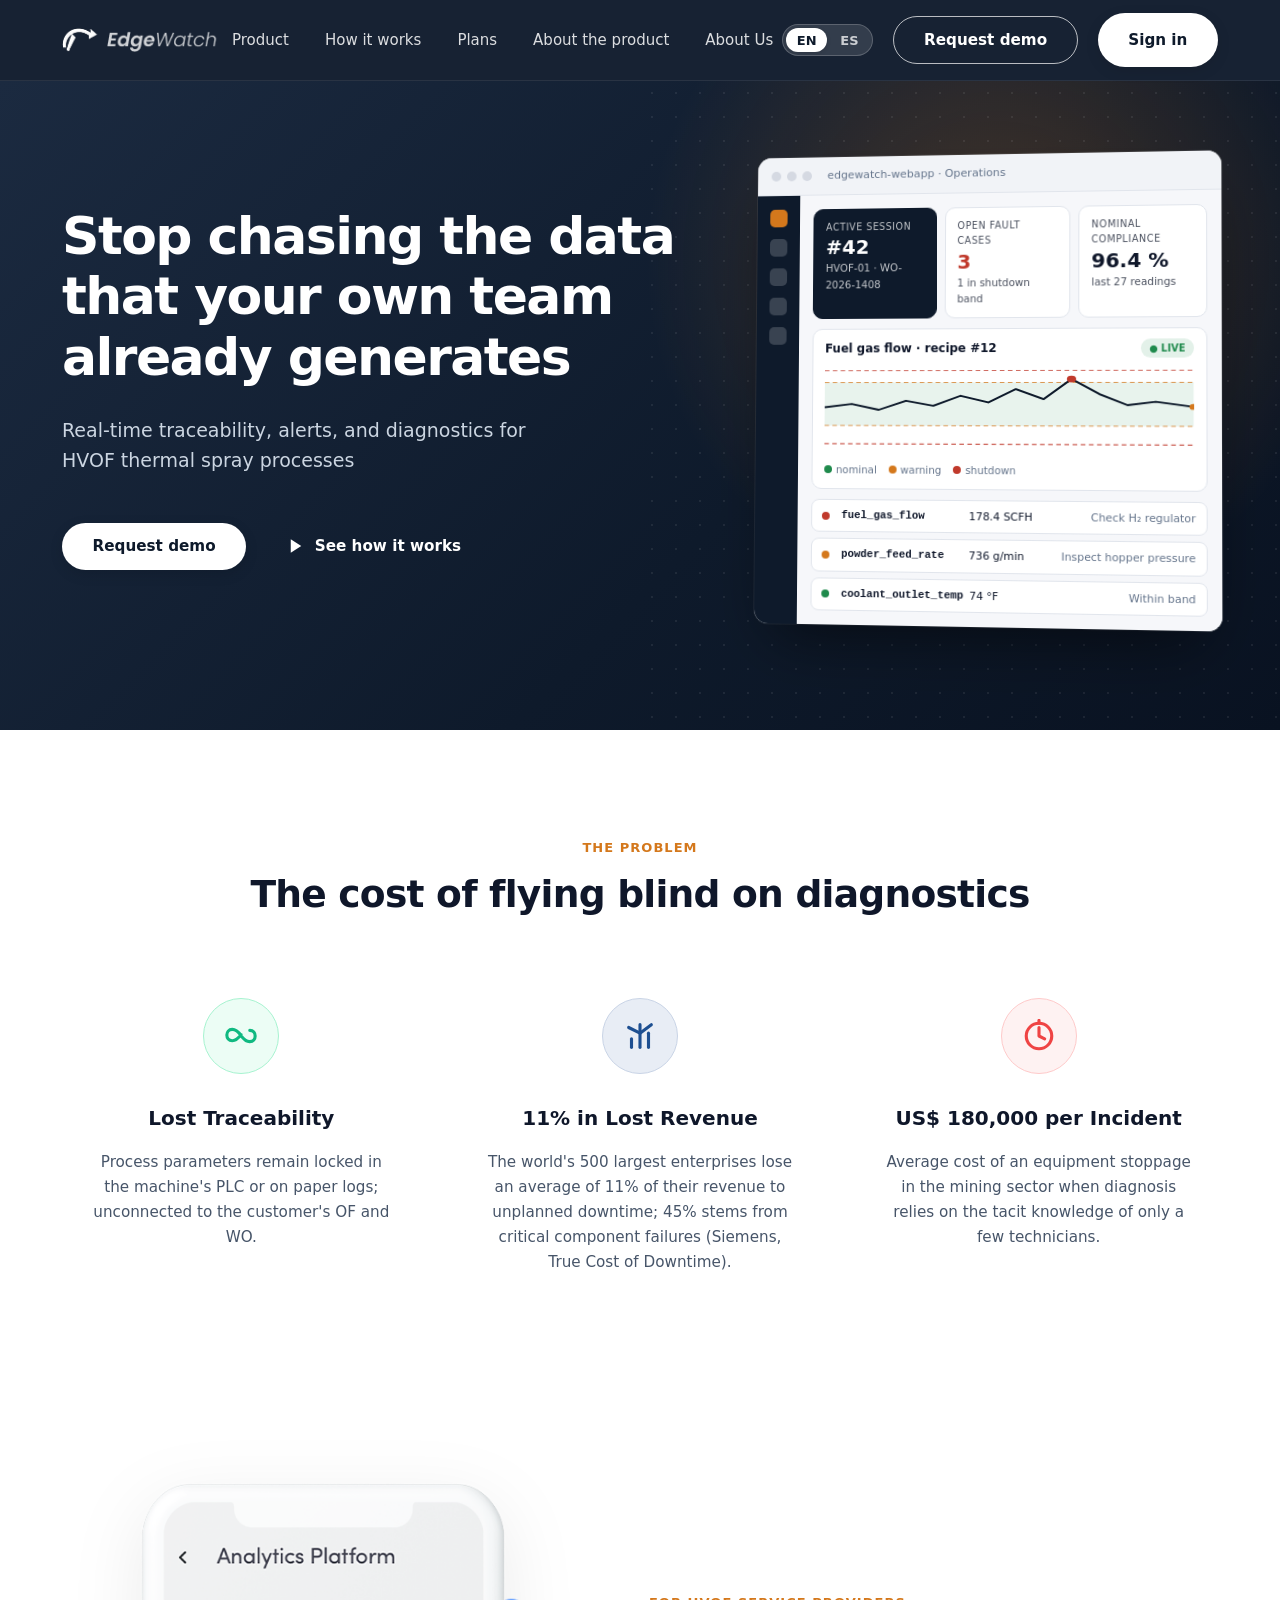
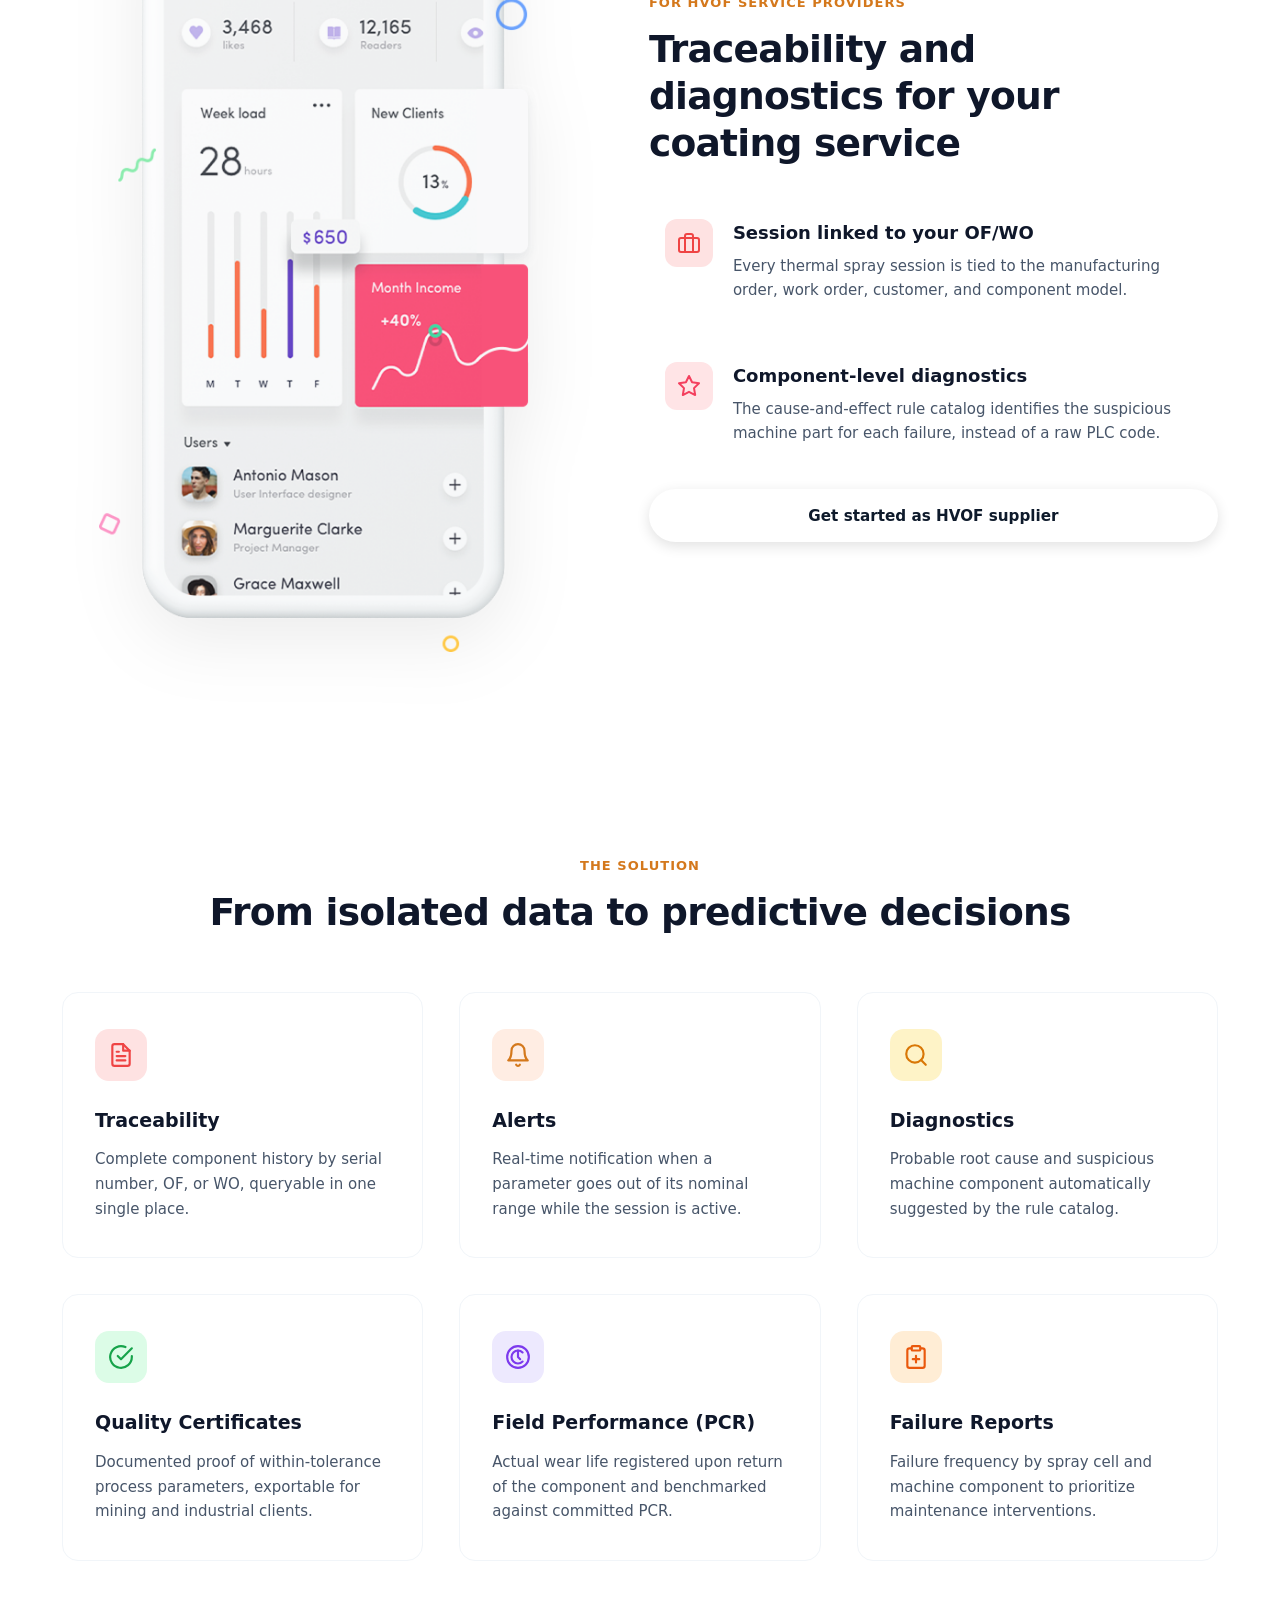
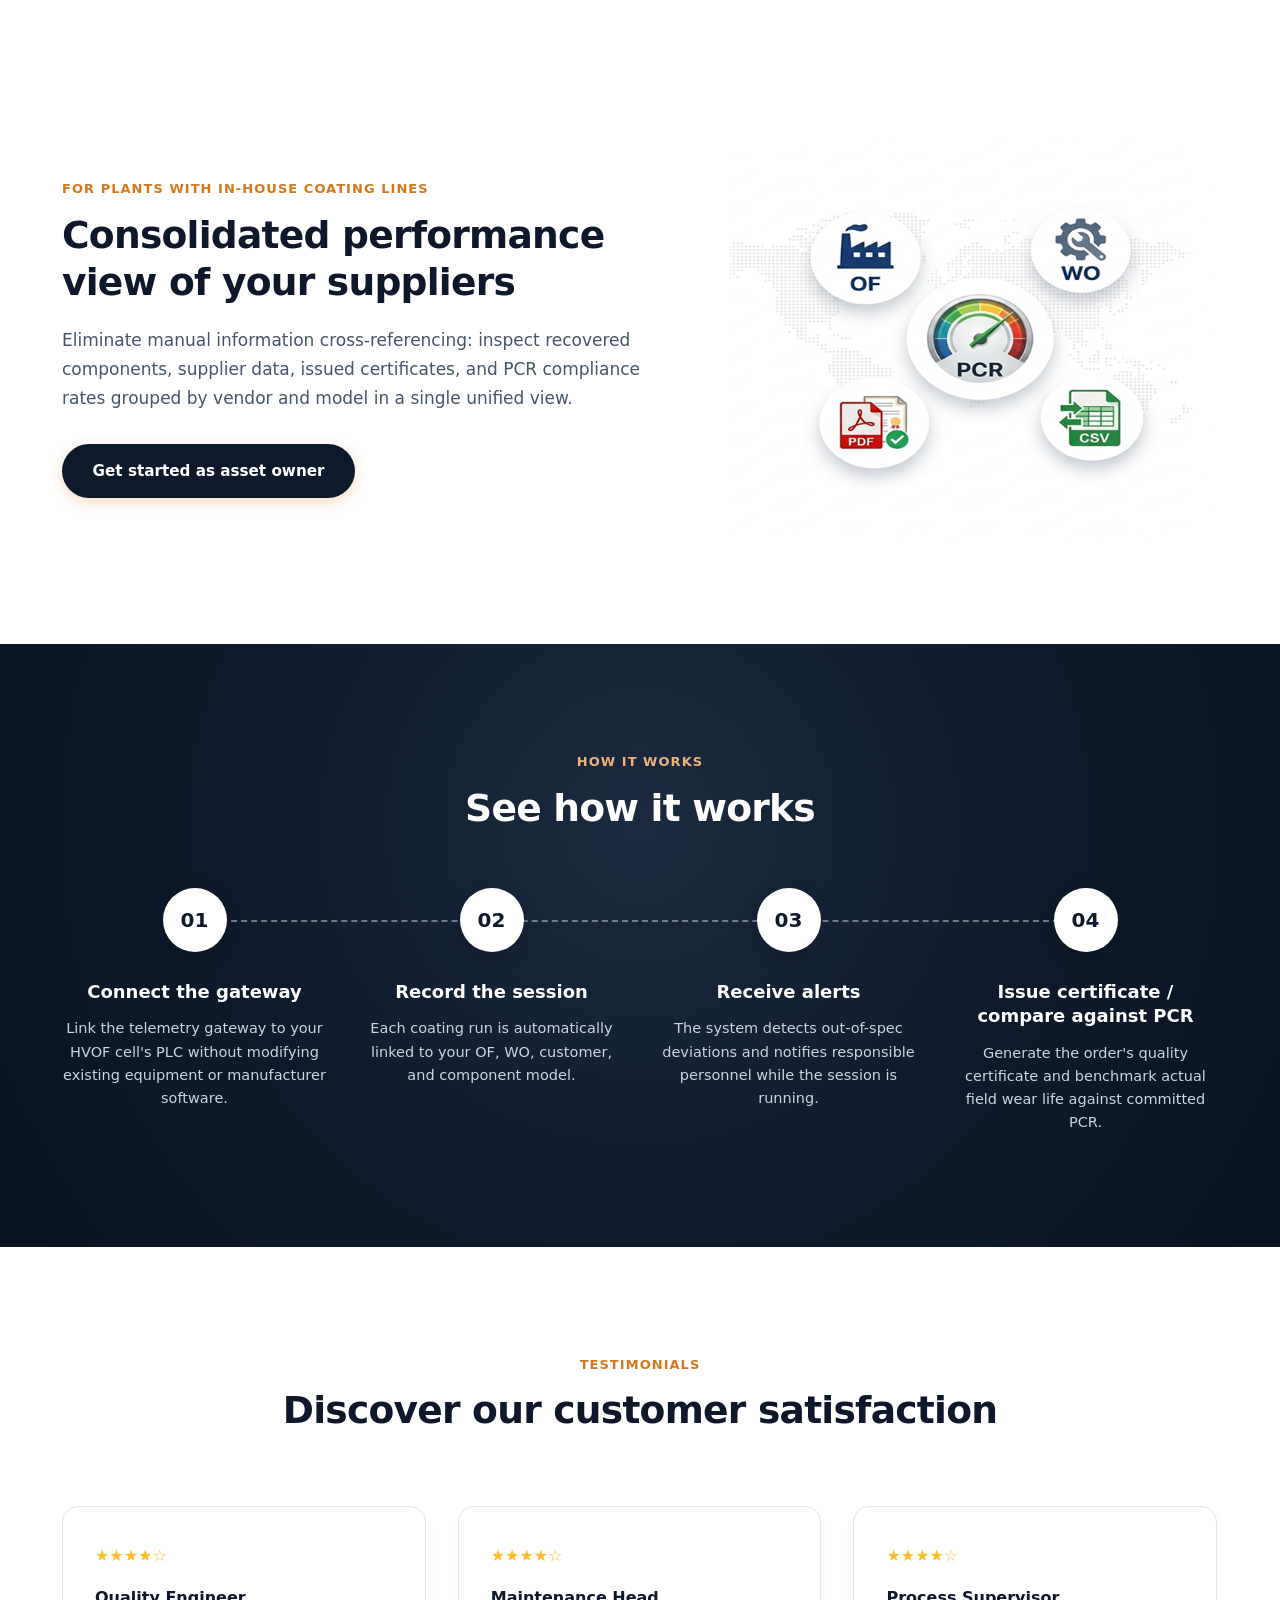
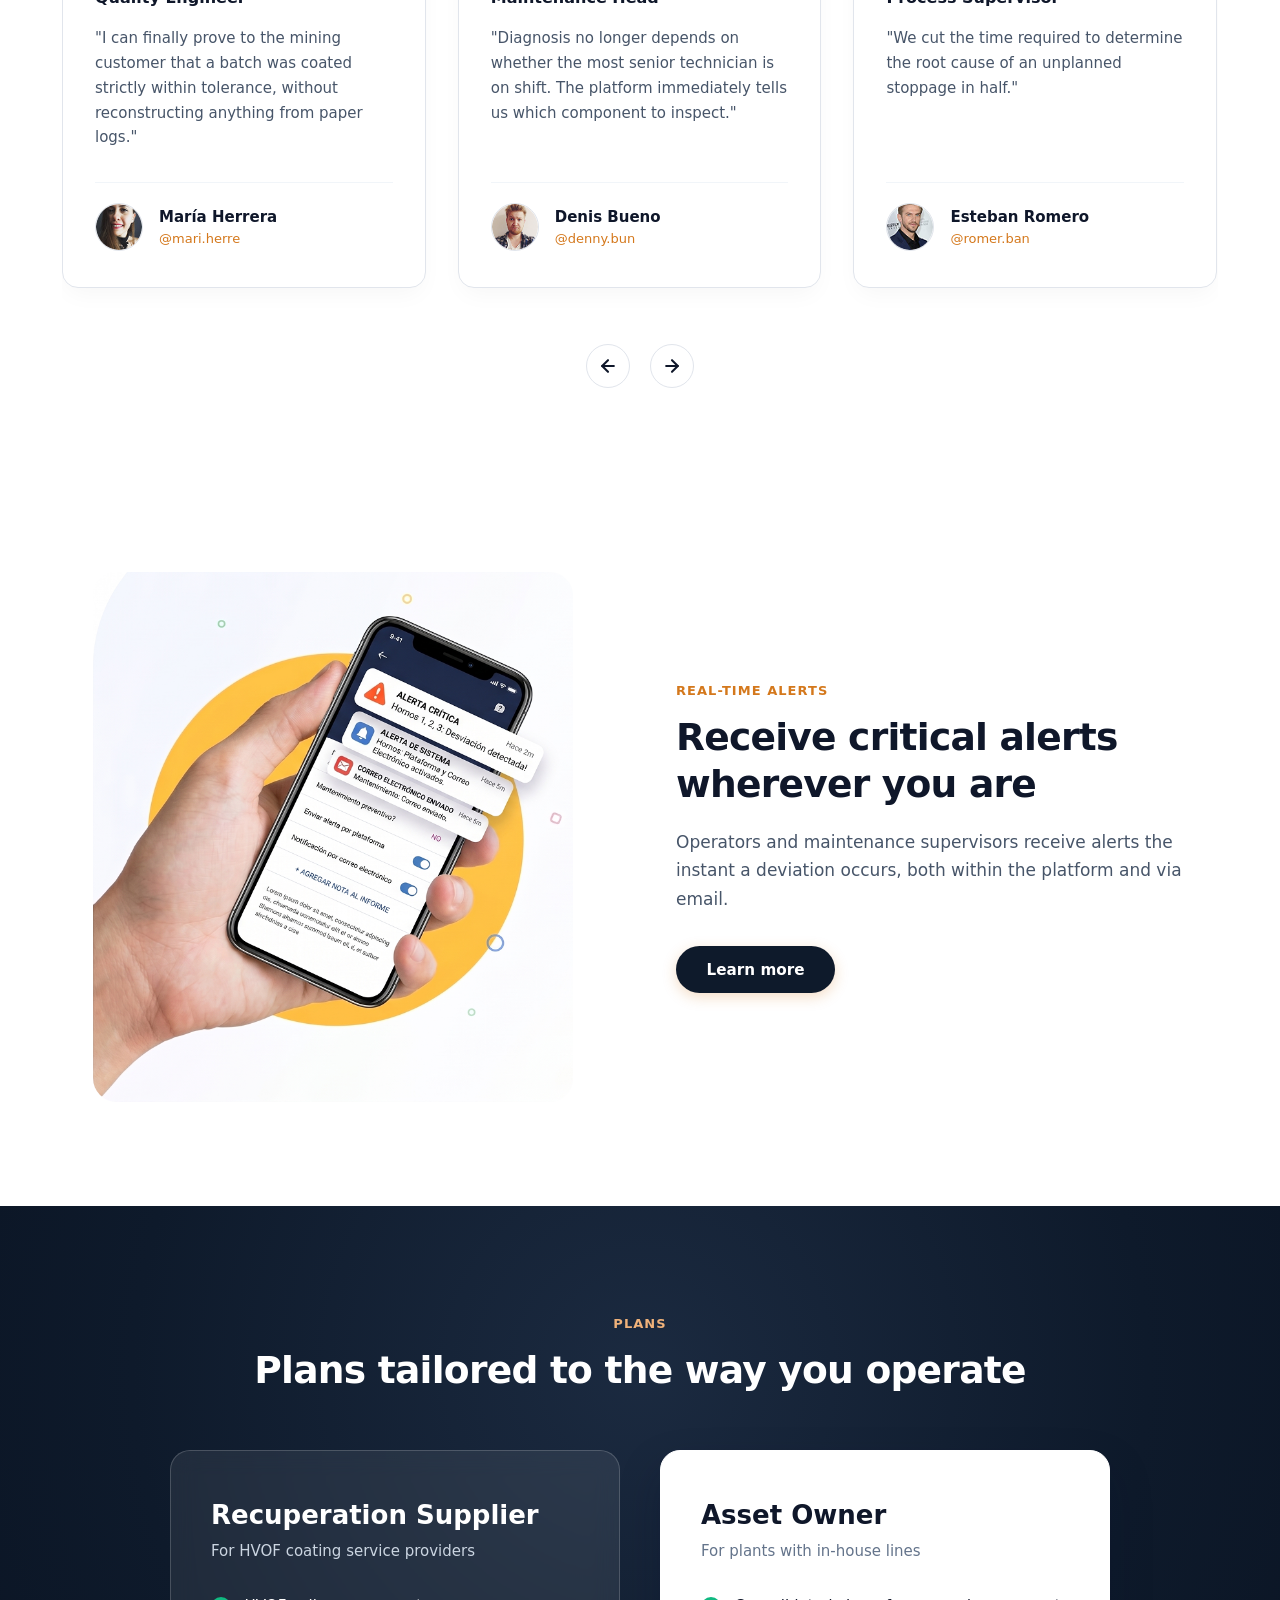
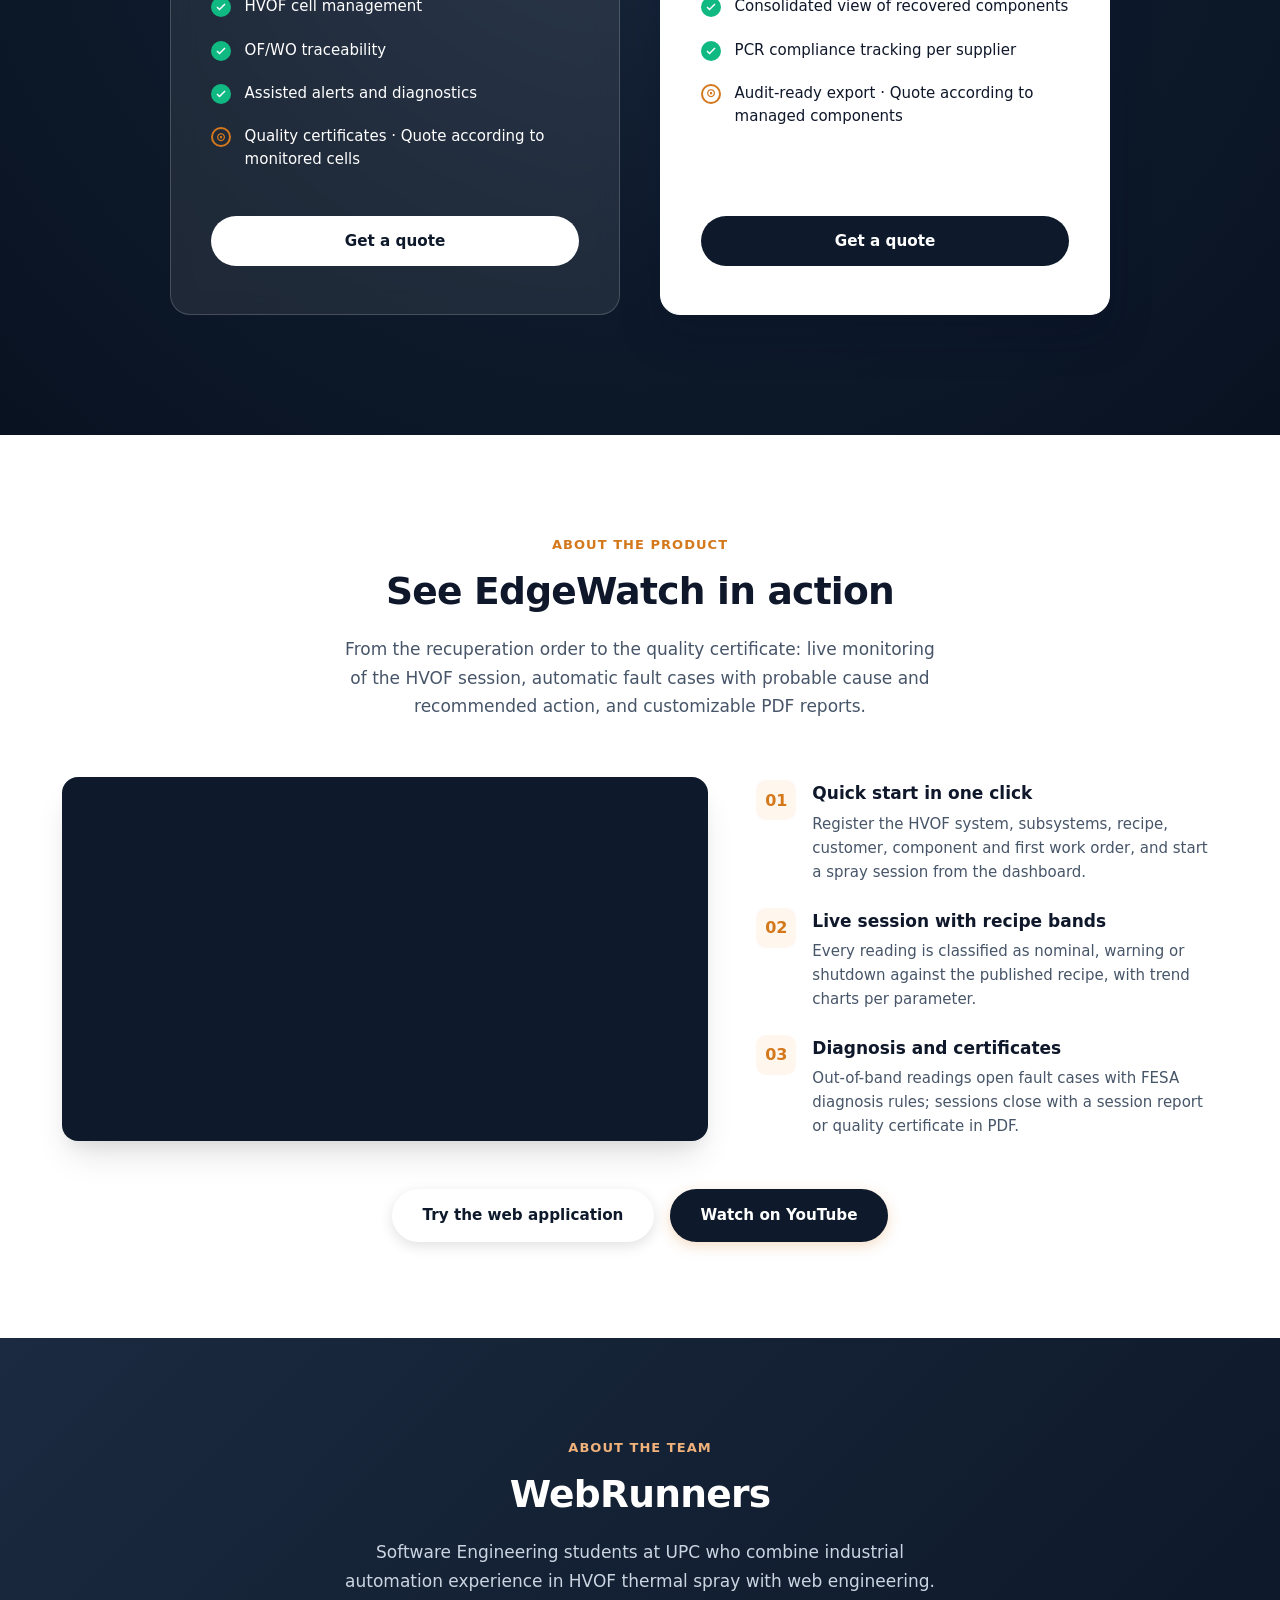
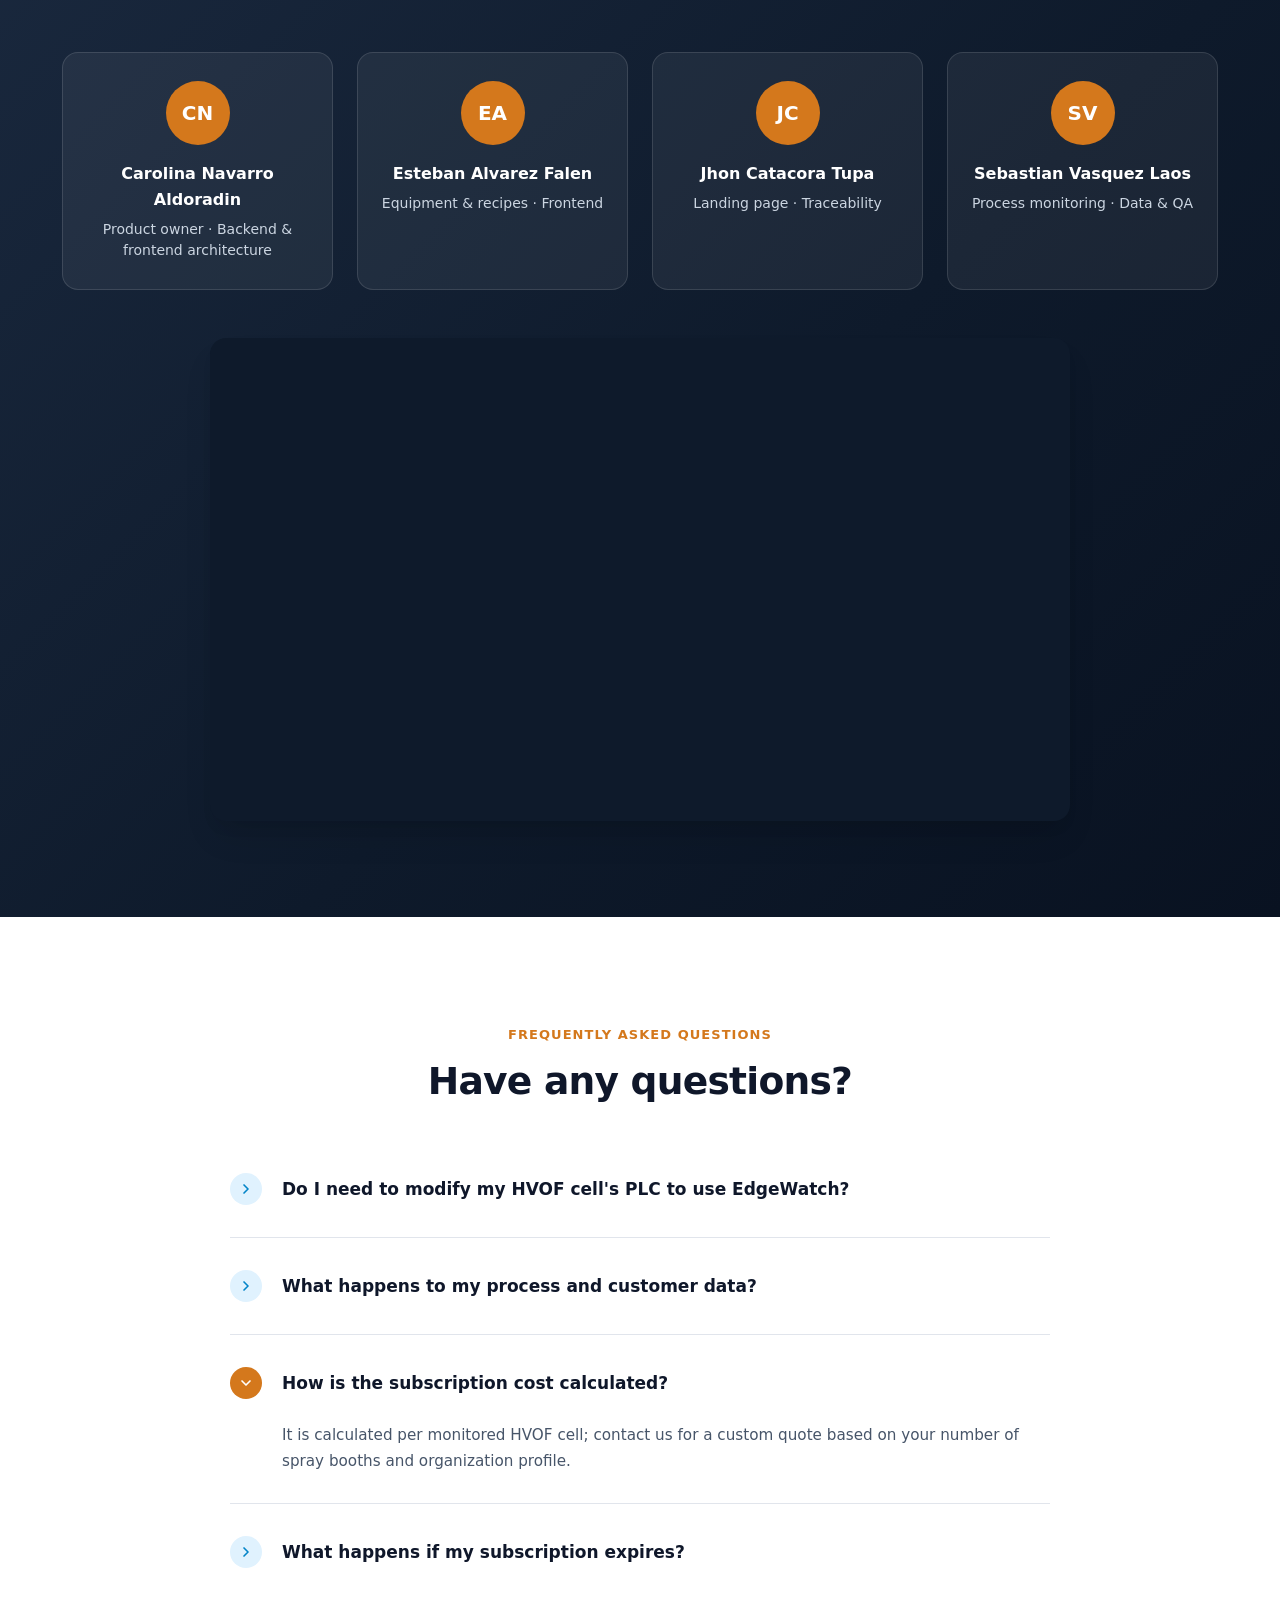
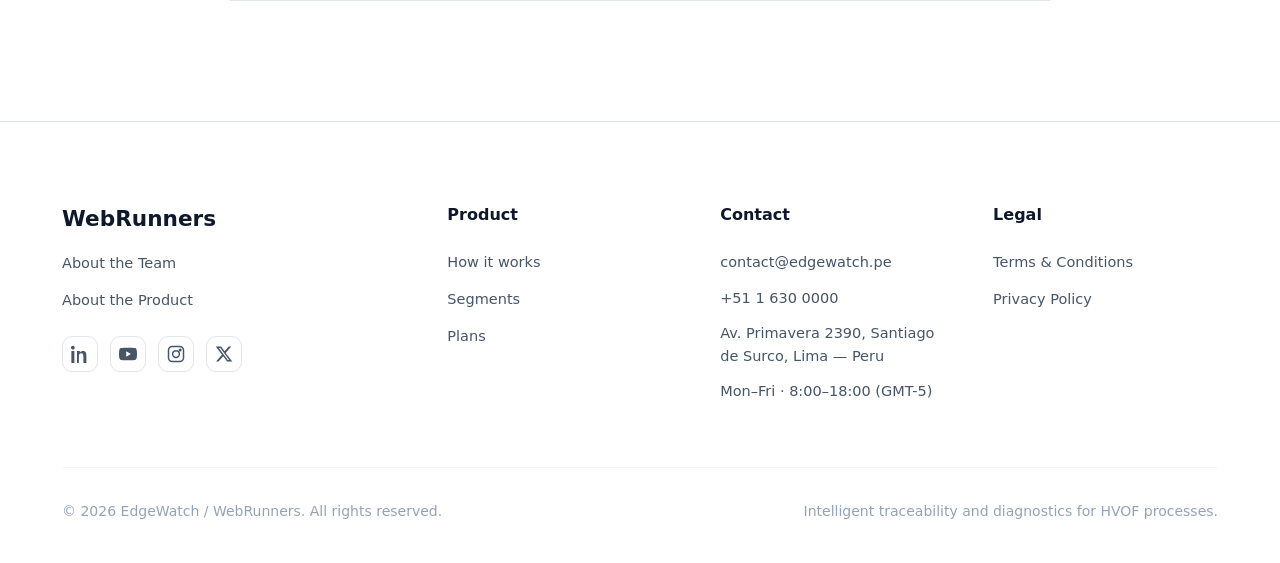
==== commit 3ec9db67: "feat: add About the Product and About the Team sections with the published videos" ====
--- a/index.html
+++ b/index.html
@@ -31,8 +31,9 @@
         <a href="#solucion" class="nav-link" data-i18n="nav_product">Product</a>
         <a href="#como-funciona" class="nav-link" data-i18n="nav_how_it_works">How it works</a>
         <a href="#planes" class="nav-link" data-i18n="nav_plans">Plans</a>
-        <a href="#testimonios" class="nav-link" data-i18n="nav_about">About Us</a>
-        <a href="https://edgewatch-webapp-10050010.web.app/iam/sign-in" class="nav-link mobile-sign-in" data-i18n="nav_sign_in">Sign in</a>
+        <a href="#about-product" class="nav-link" data-i18n="nav_about_product">About the product</a>
+        <a href="#about-team" class="nav-link" data-i18n="nav_about">About Us</a>
+        <a href="https://edgewatch-webapp-gmbcexdpe0e8a2gv.eastus-01.azurewebsites.net/iam/sign-in" class="nav-link mobile-sign-in" data-i18n="nav_sign_in">Sign in</a>
 
         <!-- Language Switcher in Mobile Drawer -->
         <div class="mobile-lang-switcher lang-switcher" role="group" aria-label="Language selector" data-i18n-aria="lang_selector_aria">
@@ -50,7 +51,7 @@
         </div>
 
         <button class="btn btn-outline" data-open-demo aria-haspopup="dialog" data-i18n="nav_cta">Request demo</button>
-        <a href="https://edgewatch-webapp-10050010.web.app/iam/sign-in" class="btn btn-primary" data-i18n="nav_sign_in">Sign in</a>
+        <a href="https://edgewatch-webapp-gmbcexdpe0e8a2gv.eastus-01.azurewebsites.net/iam/sign-in" class="btn btn-primary" data-i18n="nav_sign_in">Sign in</a>
       </div>
     </div>
   </header>
@@ -75,8 +76,39 @@
         </div>
 
         <div class="hero-visual">
-          <div class="hero-phone-container">
-            <img src="assets/hero-phone.png" alt="EdgeWatch Integrations Mobile App" class="hero-phone-img" data-i18n-alt="hero_phone_alt">
+          <div class="app-frame" role="img" aria-label="EdgeWatch operations dashboard" data-i18n-aria="hero_frame_aria">
+            <div class="app-frame-bar"><span></span><span></span><span></span><em>edgewatch-webapp · Operations</em></div>
+            <div class="app-frame-body">
+              <aside class="app-frame-side">
+                <i class="active"></i><i></i><i></i><i></i><i></i>
+              </aside>
+              <div class="app-frame-main">
+                <div class="app-kpis">
+                  <div class="app-kpi dark"><small data-i18n="hero_kpi1">Active session</small><strong>#42</strong><span>HVOF-01 · WO-2026-1408</span></div>
+                  <div class="app-kpi"><small data-i18n="hero_kpi2">Open fault cases</small><strong class="warn">3</strong><span data-i18n="hero_kpi2_hint">1 shutdown band</span></div>
+                  <div class="app-kpi"><small data-i18n="hero_kpi3">Nominal compliance</small><strong>96.4 %</strong><span data-i18n="hero_kpi3_hint">last 27 readings</span></div>
+                </div>
+                <div class="app-chart">
+                  <div class="app-chart-head"><b data-i18n="hero_chart_title">Fuel gas flow · recipe #12</b><span class="pill-live">● LIVE</span></div>
+                  <svg viewBox="0 0 320 110" preserveAspectRatio="none" aria-hidden="true">
+                    <rect x="0" y="22" width="320" height="52" fill="rgba(31,138,76,0.10)"/>
+                    <line x1="0" y1="22" x2="320" y2="22" stroke="#d4781c" stroke-dasharray="4 3" stroke-width="1"/>
+                    <line x1="0" y1="74" x2="320" y2="74" stroke="#d4781c" stroke-dasharray="4 3" stroke-width="1"/>
+                    <line x1="0" y1="8" x2="320" y2="8" stroke="#c0392b" stroke-dasharray="4 3" stroke-width="1"/>
+                    <line x1="0" y1="96" x2="320" y2="96" stroke="#c0392b" stroke-dasharray="4 3" stroke-width="1"/>
+                    <polyline points="0,52 24,48 48,55 72,44 96,50 120,38 144,46 168,30 192,42 216,18 240,36 264,49 288,45 320,51" fill="none" stroke="#0e1a2b" stroke-width="2.2" stroke-linejoin="round"/>
+                    <circle cx="216" cy="18" r="4" fill="#c0392b"/>
+                    <circle cx="320" cy="51" r="3.5" fill="#d4781c"/>
+                  </svg>
+                  <div class="app-chart-legend"><span><i class="nominal"></i>nominal</span><span><i class="warning"></i>warning</span><span><i class="shutdown"></i>shutdown</span></div>
+                </div>
+                <div class="app-rows">
+                  <div class="app-row"><span class="dot shutdown"></span><b>fuel_gas_flow</b><span>178.4 SCFH</span><em data-i18n="hero_row1">Check H₂ regulator</em></div>
+                  <div class="app-row"><span class="dot warning"></span><b>powder_feed_rate</b><span>736 g/min</span><em data-i18n="hero_row2">Inspect hopper pressure</em></div>
+                  <div class="app-row"><span class="dot nominal"></span><b>coolant_outlet_temp</b><span>74 °F</span><em data-i18n="hero_row3">Within band</em></div>
+                </div>
+              </div>
+            </div>
           </div>
         </div>
       </div>
@@ -171,6 +203,7 @@
               </div>
             </div>
           </div>
+          <a href="https://edgewatch-webapp-gmbcexdpe0e8a2gv.eastus-01.azurewebsites.net/iam/sign-up?organizationType=RECUPERATION_SUPPLIER" class="btn btn-primary provider-btn" data-i18n="provider_btn">Get started as HVOF supplier</a>
         </div>
       </div>
     </section>
@@ -272,7 +305,7 @@
           <span class="section-kicker" data-i18n="plant_kicker">FOR PLANTS WITH IN-HOUSE COATING LINES</span>
           <h2 id="plant-title" class="section-title text-left" data-i18n="plant_title">Consolidated performance view of your suppliers</h2>
           <p class="section-desc text-left" data-i18n="plant_desc">Eliminate manual information cross-referencing: inspect recovered components, supplier data, issued certificates, and PCR compliance rates grouped by vendor and model in a single unified view.</p>
-          <button class="btn btn-dark plant-btn" data-open-demo aria-haspopup="dialog" data-plan="Asset Owner" data-i18n="plant_btn">Get started as asset owner</button>
+          <a href="https://edgewatch-webapp-gmbcexdpe0e8a2gv.eastus-01.azurewebsites.net/iam/sign-up?organizationType=ASSET_OWNER" class="btn btn-dark plant-btn" data-i18n="plant_btn">Get started as asset owner</a>
         </div>
 
         <div class="plant-visual">
@@ -531,6 +564,51 @@
       </div>
     </section>
 
+    <!-- ==================== About the Product Section ==================== -->
+    <section class="about-section" id="about-product" aria-labelledby="about-product-title">
+      <div class="container">
+        <div class="section-header">
+          <span class="section-kicker" data-i18n="about_product_kicker">ABOUT THE PRODUCT</span>
+          <h2 id="about-product-title" class="section-title" data-i18n="about_product_title">See EdgeWatch in action</h2>
+          <p class="section-desc" data-i18n="about_product_desc">From the recuperation order to the quality certificate: live monitoring of the HVOF session, automatic fault cases with probable cause and recommended action, and customizable PDF reports.</p>
+        </div>
+        <div class="about-grid">
+          <div class="video-frame">
+            <iframe src="https://www.youtube-nocookie.com/embed/Axl4rCu7W7E" title="EdgeWatch — About the Product" loading="lazy" allow="accelerometer; clipboard-write; encrypted-media; gyroscope; picture-in-picture; web-share" referrerpolicy="strict-origin-when-cross-origin" allowfullscreen data-i18n-title="about_product_video_title"></iframe>
+          </div>
+          <ul class="about-highlights">
+            <li><span class="highlight-num">01</span><div><h4 data-i18n="about_product_h1_title">Quick start in one click</h4><p data-i18n="about_product_h1_text">Register the HVOF system, subsystems, recipe, customer, component and first work order, and start a spray session from the dashboard.</p></div></li>
+            <li><span class="highlight-num">02</span><div><h4 data-i18n="about_product_h2_title">Live session with recipe bands</h4><p data-i18n="about_product_h2_text">Every reading is classified as nominal, warning or shutdown against the published recipe, with trend charts per parameter.</p></div></li>
+            <li><span class="highlight-num">03</span><div><h4 data-i18n="about_product_h3_title">Diagnosis and certificates</h4><p data-i18n="about_product_h3_text">Out-of-band readings open fault cases with FESA diagnosis rules; sessions close with a session report or quality certificate in PDF.</p></div></li>
+          </ul>
+        </div>
+        <div class="about-cta">
+          <a href="https://edgewatch-webapp-gmbcexdpe0e8a2gv.eastus-01.azurewebsites.net/iam/sign-up" class="btn btn-primary" data-i18n="about_product_cta">Try the web application</a>
+          <a href="https://youtu.be/Axl4rCu7W7E" class="btn btn-dark" target="_blank" rel="noopener" data-i18n="about_product_watch">Watch on YouTube</a>
+        </div>
+      </div>
+    </section>
+
+    <!-- ==================== About the Team Section ==================== -->
+    <section class="team-section" id="about-team" aria-labelledby="about-team-title">
+      <div class="container">
+        <div class="section-header">
+          <span class="section-kicker kicker-light" data-i18n="about_team_kicker">ABOUT THE TEAM</span>
+          <h2 id="about-team-title" class="section-title text-white" data-i18n="about_team_title">WebRunners</h2>
+          <p class="section-desc text-white-dim" data-i18n="about_team_desc">Software Engineering students at UPC who combine industrial automation experience in HVOF thermal spray with web engineering.</p>
+        </div>
+        <div class="team-grid">
+          <div class="team-card"><span class="team-avatar">CN</span><h4>Carolina Navarro Aldoradin</h4><p data-i18n="team_role_1">Product owner · Backend &amp; frontend architecture</p></div>
+          <div class="team-card"><span class="team-avatar">EA</span><h4>Esteban Alvarez Falen</h4><p data-i18n="team_role_2">Equipment &amp; recipes · Frontend</p></div>
+          <div class="team-card"><span class="team-avatar">JC</span><h4>Jhon Catacora Tupa</h4><p data-i18n="team_role_3">Landing page · Traceability</p></div>
+          <div class="team-card"><span class="team-avatar">SV</span><h4>Sebastian Vasquez Laos</h4><p data-i18n="team_role_4">Process monitoring · Data &amp; QA</p></div>
+        </div>
+        <div class="video-frame video-frame-team">
+          <iframe src="https://www.youtube-nocookie.com/embed/4XBkfPlF6Lo" title="EdgeWatch — About the Team" loading="lazy" allow="accelerometer; clipboard-write; encrypted-media; gyroscope; picture-in-picture; web-share" referrerpolicy="strict-origin-when-cross-origin" allowfullscreen data-i18n-title="about_team_video_title"></iframe>
+        </div>
+      </div>
+    </section>
+
     <!-- ==================== FAQ Section ==================== -->
     <section class="faq-section" id="faq" aria-labelledby="faq-title">
       <div class="container">
@@ -612,9 +690,15 @@
         <div class="footer-brand">
           <div class="footer-logo">WebRunners</div>
           <nav class="footer-links" aria-label="About navigation" data-i18n-aria="footer_nav_about_aria">
-            <a href="#testimonios" data-i18n="footer_about">About Us</a>
-            <a href="#solucion" data-i18n="footer_product_about">About the Product</a>
+            <a href="#about-team" data-i18n="footer_about">About the Team</a>
+            <a href="#about-product" data-i18n="footer_product_about">About the Product</a>
           </nav>
+          <div class="footer-social" aria-label="Social media" data-i18n-aria="footer_social_aria">
+            <a href="https://www.linkedin.com/company/edgewatch-webrunners" target="_blank" rel="noopener" aria-label="LinkedIn"><svg width="18" height="18" viewBox="0 0 24 24" fill="currentColor" aria-hidden="true"><path d="M4.98 3.5C4.98 4.88 3.87 6 2.5 6S0 4.88 0 3.5 1.12 1 2.5 1s2.48 1.12 2.48 2.5zM.5 8h4V24h-4V8zm7.5 0h3.8v2.2h.1c.5-1 1.8-2.2 3.8-2.2 4 0 4.8 2.6 4.8 6V24h-4v-8.5c0-2 0-4.6-2.8-4.6s-3.2 2.2-3.2 4.5V24H8V8z"/></svg></a>
+            <a href="https://www.youtube.com/@edgewatch-webrunners" target="_blank" rel="noopener" aria-label="YouTube"><svg width="18" height="18" viewBox="0 0 24 24" fill="currentColor" aria-hidden="true"><path d="M23.5 6.2a3 3 0 0 0-2.1-2.1C19.5 3.6 12 3.6 12 3.6s-7.5 0-9.4.5A3 3 0 0 0 .5 6.2 31 31 0 0 0 0 12a31 31 0 0 0 .5 5.8 3 3 0 0 0 2.1 2.1c1.9.5 9.4.5 9.4.5s7.5 0 9.4-.5a3 3 0 0 0 2.1-2.1A31 31 0 0 0 24 12a31 31 0 0 0-.5-5.8zM9.6 15.6V8.4l6.2 3.6-6.2 3.6z"/></svg></a>
+            <a href="https://www.instagram.com/edgewatch.webrunners" target="_blank" rel="noopener" aria-label="Instagram"><svg width="18" height="18" viewBox="0 0 24 24" fill="none" stroke="currentColor" stroke-width="2" aria-hidden="true"><rect x="2" y="2" width="20" height="20" rx="5"/><circle cx="12" cy="12" r="4.5"/><circle cx="17.5" cy="6.5" r="1" fill="currentColor"/></svg></a>
+            <a href="https://x.com/edgewatch_hvof" target="_blank" rel="noopener" aria-label="X"><svg width="18" height="18" viewBox="0 0 24 24" fill="currentColor" aria-hidden="true"><path d="M18.2 2h3.4l-7.4 8.5L23 22h-6.8l-5.3-7-6.1 7H1.4l7.9-9.1L1 2h7l4.8 6.4L18.2 2zm-1.2 18h1.9L7.1 3.9H5.1L17 20z"/></svg></a>
+          </div>
         </div>
 
         <!-- Col 2: Product -->
@@ -627,12 +711,23 @@
           </nav>
         </div>
 
-        <!-- Col 3: Legal -->
+        <!-- Col 3: Contact -->
+        <div class="footer-col">
+          <h4 data-i18n="footer_col_contact">Contact</h4>
+          <address class="footer-contact">
+            <a href="mailto:contact@edgewatch.pe">contact@edgewatch.pe</a>
+            <a href="tel:+5116300000">+51 1 630 0000</a>
+            <span data-i18n="footer_address">Av. Primavera 2390, Santiago de Surco, Lima — Perú</span>
+            <span data-i18n="footer_hours">Mon–Fri · 8:00–18:00 (GMT-5)</span>
+          </address>
+        </div>
+
+        <!-- Col 4: Legal -->
         <div class="footer-col">
           <h4 data-i18n="footer_col_legal">Legal</h4>
           <nav class="footer-links" aria-label="Legal navigation" data-i18n-aria="footer_nav_legal_aria">
-            <a href="#" data-i18n="footer_terms">Terms & Conditions</a>
-            <a href="#" data-i18n="footer_privacy">Privacy Policy</a>
+            <a href="https://edgewatch-webapp-gmbcexdpe0e8a2gv.eastus-01.azurewebsites.net/terms" data-i18n="footer_terms">Terms & Conditions</a>
+            <a href="https://edgewatch-webapp-gmbcexdpe0e8a2gv.eastus-01.azurewebsites.net/terms" data-i18n="footer_privacy">Privacy Policy</a>
           </nav>
         </div>
       </div>
--- a/styles/styles.css
+++ b/styles/styles.css
@@ -1,15 +1,13 @@
-@import url('https://fonts.googleapis.com/css2?family=Inter:wght@300;400;500;600;700;800&display=swap');
-
 :root {
-  --primary-navy: #163278;
-  --primary-navy-dark: #0f2356;
-  --primary-navy-light: #1e429f;
-  --primary-blue: #2563eb;
-  --primary-blue-hover: #1d4ed8;
-  --primary-teal: #0ea5e9;
+  --primary-navy: #0e1a2b;
+  --primary-navy-dark: #091221;
+  --primary-navy-light: #1b2a40;
+  --primary-blue: #d4781c;
+  --primary-blue-hover: #b8651a;
+  --primary-teal: #1d4f91;
   
   --color-white: #ffffff;
-  --color-bg-light: #f8fafc;
+  --color-bg-light: #f6f7fa;
   --color-bg-subtle: #f1f5f9;
   --color-text-dark: #0f172a;
   --color-text-muted: #475569;
@@ -17,16 +15,16 @@
   --color-text-subtle: #94a3b8;
   --color-text-white: #ffffff;
   --color-text-white-dim: #cbd5e1;
-  --color-border: #e2e8f0;
+  --color-border: #e1e5ec;
   --color-border-subtle: #f1f5f9;
 
   --badge-green-bg: #ecfdf5;
   --badge-green-border: #a7f3d0;
   --badge-green-icon: #10b981;
   
-  --badge-blue-bg: #eff6ff;
-  --badge-blue-border: #bfdbfe;
-  --badge-blue-icon: #2563eb;
+  --badge-blue-bg: #e8edf5;
+  --badge-blue-border: #c9d4e6;
+  --badge-blue-icon: #1d4f91;
 
   --badge-red-bg: #fef2f2;
   --badge-red-border: #fecaca;
@@ -44,7 +42,7 @@
   --badge-orange-border: #fed7aa;
   --badge-orange-icon: #ea580c;
 
-  --font-main: 'Inter', -apple-system, BlinkMacSystemFont, 'Segoe UI', Roboto, Helvetica, Arial, sans-serif;
+  --font-main: 'Segoe UI', system-ui, -apple-system, Roboto, Helvetica, Arial, sans-serif;
 
   --shadow-sm: 0 1px 3px rgba(0, 0, 0, 0.08);
   --shadow-md: 0 4px 6px -1px rgba(0, 0, 0, 0.08), 0 2px 4px -2px rgba(0, 0, 0, 0.04);
@@ -136,7 +134,7 @@
 }
 
 .section-kicker.kicker-light {
-  color: #93c5fd;
+  color: #f0b27a;
 }
 
 .section-title {
@@ -204,7 +202,7 @@
 }
 
 .btn-ghost:hover {
-  color: #93c5fd;
+  color: #f0b27a;
 }
 
 .btn-ghost svg {
@@ -219,13 +217,13 @@
 .btn-dark {
   background-color: var(--primary-navy);
   color: var(--color-white);
-  box-shadow: 0 4px 14px rgba(22, 50, 120, 0.25);
+  box-shadow: 0 4px 14px rgba(212, 120, 28, 0.25);
 }
 
 .btn-dark:hover {
   background-color: var(--primary-navy-dark);
   transform: translateY(-2px);
-  box-shadow: 0 6px 20px rgba(22, 50, 120, 0.35);
+  box-shadow: 0 6px 20px rgba(212, 120, 28, 0.35);
 }
 
 .site-header {
@@ -234,7 +232,7 @@
   left: 0;
   right: 0;
   z-index: 1000;
-  background: rgba(22, 50, 120, 0.96);
+  background: rgba(14, 26, 43, 0.96);
   backdrop-filter: blur(12px);
   -webkit-backdrop-filter: blur(12px);
   border-bottom: 1px solid rgba(255, 255, 255, 0.08);
@@ -291,7 +289,7 @@
   left: 0;
   width: 0;
   height: 2px;
-  background-color: #60a5fa;
+  background-color: #d4781c;
   transition: width var(--transition-fast);
 }
 
@@ -367,7 +365,7 @@
 
 .hero-section {
   position: relative;
-  background: radial-gradient(circle at 75% 30%, #20459c 0%, #17357d 45%, #132a68 100%);
+  background: radial-gradient(circle at 78% 28%, rgba(212, 120, 28, 0.28) 0%, rgba(212, 120, 28, 0) 32%), linear-gradient(135deg, #1b2a40 0%, #0e1a2b 60%, #091221 100%);
   color: var(--color-white);
   padding: 4.5rem 0 6.5rem;
   overflow: hidden;
@@ -673,8 +671,8 @@
 }
 
 .solution-icon-box.icon-blue {
-  background-color: #dbeafe;
-  color: #2563eb;
+  background-color: #ffede3;
+  color: #d4781c;
 }
 
 .solution-icon-box.icon-yellow {
@@ -754,7 +752,7 @@
 
 .how-it-works-section {
   position: relative;
-  background: radial-gradient(circle at 50% 30%, #1e4399 0%, #163278 50%, #10255a 100%);
+  background: radial-gradient(circle at 50% 30%, #1b2a40 0%, #0e1a2b 55%, #091221 100%);
   color: var(--color-white);
   padding: 6.5rem 0 7rem;
   overflow: hidden;
@@ -987,7 +985,7 @@
 
 .plans-section {
   position: relative;
-  background: radial-gradient(circle at 50% 20%, #1e4399 0%, #163278 50%, #112558 100%);
+  background: radial-gradient(circle at 50% 20%, #1b2a40 0%, #0e1a2b 55%, #091221 100%);
   color: var(--color-white);
   padding: 6.5rem 0 7.5rem;
   overflow: hidden;
@@ -1111,8 +1109,8 @@
   height: 20px;
   min-width: 20px;
   border-radius: 50%;
-  border: 2px solid #0ea5e9;
-  color: #0ea5e9;
+  border: 2px solid #d4781c;
+  color: #d4781c;
   display: flex;
   align-items: center;
   justify-content: center;
@@ -1393,7 +1391,7 @@
 .form-group select:focus,
 .form-group textarea:focus {
   border-color: var(--primary-blue);
-  box-shadow: 0 0 0 3px rgba(37, 99, 235, 0.15);
+  box-shadow: 0 0 0 3px rgba(212, 120, 28, 0.2);
 }
 
 .form-submit-btn {
@@ -1705,7 +1703,7 @@
 /* In dark backgrounds (how it works, plans), make focus rings clearly visible */
 .how-it-works-section :focus-visible,
 .plans-section :focus-visible {
-  outline-color: #93c5fd;
+  outline-color: #f0b27a;
 }
 
 /* Accordion panel hidden state */
@@ -1717,6 +1715,430 @@
 }
 
 /* Respect user's motion preferences (WCAG 2.3.3) */
+
+/* ==================== Hero app frame (dashboard mockup) ==================== */
+.app-frame {
+  background: var(--color-white);
+  border-radius: 14px;
+  box-shadow: 0 30px 60px -20px rgba(0, 0, 0, 0.55), 0 0 0 1px rgba(255, 255, 255, 0.08);
+  overflow: hidden;
+  color: var(--color-text-dark);
+  font-size: 0.75rem;
+  transform: perspective(1400px) rotateY(-6deg) rotateX(2deg);
+  transition: transform var(--transition-normal);
+}
+
+.app-frame:hover {
+  transform: perspective(1400px) rotateY(0) rotateX(0);
+}
+
+.app-frame-bar {
+  display: flex;
+  align-items: center;
+  gap: 6px;
+  padding: 10px 14px;
+  background: #f1f3f7;
+  border-bottom: 1px solid var(--color-border);
+}
+
+.app-frame-bar span {
+  width: 10px;
+  height: 10px;
+  border-radius: 50%;
+  background: #d5d9e2;
+}
+
+.app-frame-bar em {
+  margin-left: 10px;
+  font-style: normal;
+  color: var(--color-text-light);
+  font-size: 0.7rem;
+}
+
+.app-frame-body {
+  display: grid;
+  grid-template-columns: 44px 1fr;
+}
+
+.app-frame-side {
+  background: var(--primary-navy);
+  padding: 14px 0;
+  display: flex;
+  flex-direction: column;
+  align-items: center;
+  gap: 12px;
+}
+
+.app-frame-side i {
+  width: 18px;
+  height: 18px;
+  border-radius: 5px;
+  background: rgba(255, 255, 255, 0.18);
+}
+
+.app-frame-side i.active {
+  background: var(--primary-blue);
+}
+
+.app-frame-main {
+  padding: 14px;
+  display: flex;
+  flex-direction: column;
+  gap: 10px;
+  background: var(--color-bg-light);
+}
+
+.app-kpis {
+  display: grid;
+  grid-template-columns: repeat(3, 1fr);
+  gap: 8px;
+}
+
+.app-kpi {
+  background: var(--color-white);
+  border: 1px solid var(--color-border);
+  border-radius: 10px;
+  padding: 10px 12px;
+  display: flex;
+  flex-direction: column;
+  gap: 2px;
+}
+
+.app-kpi.dark {
+  background: var(--primary-navy);
+  color: var(--color-white);
+  border-color: var(--primary-navy);
+}
+
+.app-kpi small {
+  font-size: 0.6rem;
+  letter-spacing: 0.06em;
+  text-transform: uppercase;
+  opacity: 0.75;
+}
+
+.app-kpi strong {
+  font-size: 1.25rem;
+  line-height: 1.1;
+}
+
+.app-kpi strong.warn {
+  color: #c0392b;
+}
+
+.app-kpi span {
+  font-size: 0.65rem;
+  opacity: 0.75;
+}
+
+.app-chart {
+  background: var(--color-white);
+  border: 1px solid var(--color-border);
+  border-radius: 10px;
+  padding: 10px 12px;
+}
+
+.app-chart-head {
+  display: flex;
+  justify-content: space-between;
+  align-items: center;
+  margin-bottom: 6px;
+}
+
+.app-chart svg {
+  width: 100%;
+  height: 92px;
+  display: block;
+}
+
+.pill-live {
+  font-size: 0.6rem;
+  font-weight: 700;
+  color: #1f8a4c;
+  background: rgba(31, 138, 76, 0.12);
+  border-radius: 999px;
+  padding: 2px 8px;
+}
+
+.app-chart-legend {
+  display: flex;
+  gap: 12px;
+  margin-top: 6px;
+  font-size: 0.65rem;
+  color: var(--color-text-light);
+}
+
+.app-chart-legend i,
+.app-row .dot {
+  display: inline-block;
+  width: 8px;
+  height: 8px;
+  border-radius: 50%;
+  margin-right: 4px;
+}
+
+.nominal { background: #1f8a4c; }
+.warning { background: #d4781c; }
+.shutdown { background: #c0392b; }
+
+.app-rows {
+  display: flex;
+  flex-direction: column;
+  gap: 6px;
+}
+
+.app-row {
+  display: grid;
+  grid-template-columns: 14px 1.3fr 0.9fr 1.4fr;
+  align-items: center;
+  gap: 6px;
+  background: var(--color-white);
+  border: 1px solid var(--color-border);
+  border-radius: 8px;
+  padding: 7px 10px;
+  font-size: 0.68rem;
+}
+
+.app-row b {
+  font-family: ui-monospace, 'Cascadia Mono', Consolas, monospace;
+  font-weight: 600;
+}
+
+.app-row em {
+  font-style: normal;
+  color: var(--color-text-light);
+  text-align: right;
+}
+
+.provider-btn {
+  margin-top: 1.75rem;
+}
+
+/* ==================== About the Product ==================== */
+.section-header .section-desc {
+  margin-left: auto;
+  margin-right: auto;
+}
+
+.about-section {
+  padding: 6rem 0;
+  background: var(--color-white);
+}
+
+.about-grid {
+  display: grid;
+  grid-template-columns: 1.4fr 1fr;
+  gap: 3rem;
+  align-items: center;
+  margin-top: 3rem;
+}
+
+.video-frame {
+  position: relative;
+  width: 100%;
+  aspect-ratio: 16 / 9;
+  border-radius: 16px;
+  overflow: hidden;
+  background: var(--primary-navy);
+  box-shadow: var(--shadow-xl);
+}
+
+.video-frame iframe {
+  position: absolute;
+  inset: 0;
+  width: 100%;
+  height: 100%;
+  border: 0;
+}
+
+.about-highlights {
+  list-style: none;
+  display: flex;
+  flex-direction: column;
+  gap: 1.5rem;
+}
+
+.about-highlights li {
+  display: flex;
+  gap: 1rem;
+  align-items: flex-start;
+}
+
+.highlight-num {
+  flex-shrink: 0;
+  width: 40px;
+  height: 40px;
+  border-radius: 10px;
+  background: var(--badge-orange-bg);
+  color: var(--primary-blue);
+  font-weight: 800;
+  display: inline-flex;
+  align-items: center;
+  justify-content: center;
+}
+
+.about-highlights h4 {
+  font-size: 1.0625rem;
+  font-weight: 700;
+  margin-bottom: 0.25rem;
+}
+
+.about-highlights p {
+  color: var(--color-text-muted);
+  font-size: 0.9375rem;
+  line-height: 1.6;
+}
+
+.about-cta {
+  display: flex;
+  gap: 1rem;
+  justify-content: center;
+  flex-wrap: wrap;
+  margin-top: 3rem;
+}
+
+/* ==================== About the Team ==================== */
+.team-section {
+  padding: 6rem 0;
+  background: linear-gradient(135deg, #1b2a40 0%, #0e1a2b 60%, #091221 100%);
+  color: var(--color-white);
+}
+
+.text-white-dim {
+  color: var(--color-text-white-dim) !important;
+}
+
+.team-grid {
+  display: grid;
+  grid-template-columns: repeat(4, 1fr);
+  gap: 1.5rem;
+  margin: 3rem 0;
+}
+
+.team-card {
+  background: rgba(255, 255, 255, 0.06);
+  border: 1px solid rgba(255, 255, 255, 0.12);
+  border-radius: 16px;
+  padding: 1.75rem 1.25rem;
+  text-align: center;
+}
+
+.team-avatar {
+  display: inline-flex;
+  align-items: center;
+  justify-content: center;
+  width: 64px;
+  height: 64px;
+  border-radius: 50%;
+  background: var(--primary-blue);
+  color: var(--color-white);
+  font-weight: 800;
+  font-size: 1.25rem;
+  margin-bottom: 1rem;
+}
+
+.team-card h4 {
+  font-size: 1rem;
+  font-weight: 700;
+  margin-bottom: 0.4rem;
+}
+
+.team-card p {
+  font-size: 0.875rem;
+  color: var(--color-text-white-dim);
+  line-height: 1.5;
+}
+
+.video-frame-team {
+  max-width: 860px;
+  margin: 0 auto;
+}
+
+/* ==================== Footer contact & social ==================== */
+.footer-social {
+  display: flex;
+  gap: 0.75rem;
+  margin-top: 1.5rem;
+}
+
+.footer-social a {
+  display: inline-flex;
+  align-items: center;
+  justify-content: center;
+  width: 36px;
+  height: 36px;
+  border-radius: 10px;
+  border: 1px solid var(--color-border);
+  color: var(--color-text-muted);
+  transition: all var(--transition-fast);
+}
+
+.footer-social a:hover {
+  color: var(--color-white);
+  background: var(--primary-navy);
+  border-color: var(--primary-navy);
+}
+
+.footer-contact {
+  font-style: normal;
+  display: flex;
+  flex-direction: column;
+  gap: 0.75rem;
+  font-size: 0.90625rem;
+  color: var(--color-text-muted);
+}
+
+.footer-contact a {
+  color: var(--color-text-muted);
+}
+
+.footer-contact a:hover {
+  color: var(--primary-blue);
+}
+
+@media (max-width: 1024px) {
+  .about-grid {
+    grid-template-columns: 1fr;
+  }
+
+  .team-grid {
+    grid-template-columns: repeat(2, 1fr);
+  }
+
+  .app-frame {
+    transform: none;
+  }
+}
+
+@media (max-width: 768px) {
+  .about-section,
+  .team-section {
+    padding: 4rem 0;
+  }
+
+  .app-row {
+    grid-template-columns: 14px 1.2fr 0.9fr;
+  }
+
+  .app-row em {
+    display: none;
+  }
+}
+
+@media (max-width: 480px) {
+  .team-grid {
+    grid-template-columns: 1fr;
+  }
+
+  .app-kpis {
+    grid-template-columns: 1fr 1fr;
+  }
+
+  .app-kpi:last-child {
+    grid-column: 1 / -1;
+  }
+}
+
 @media (prefers-reduced-motion: reduce) {
   html {
     scroll-behavior: auto;
